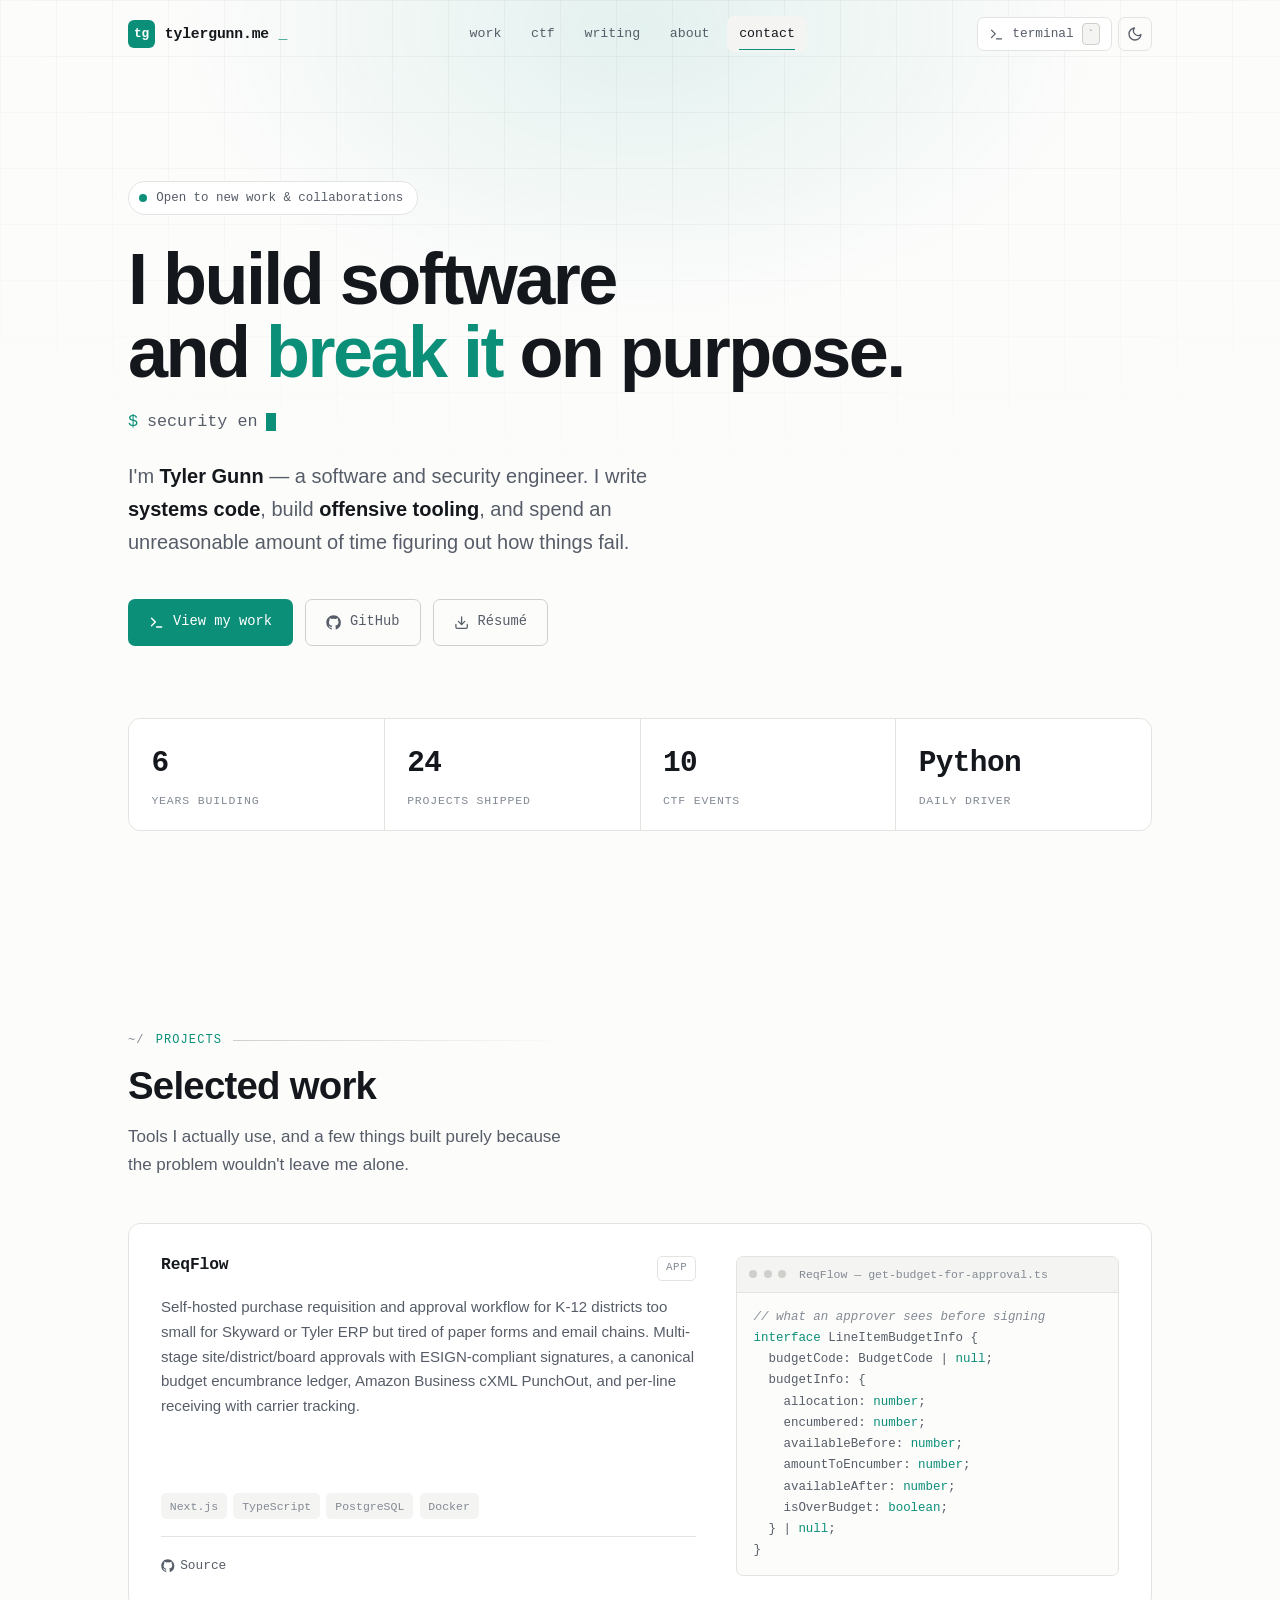
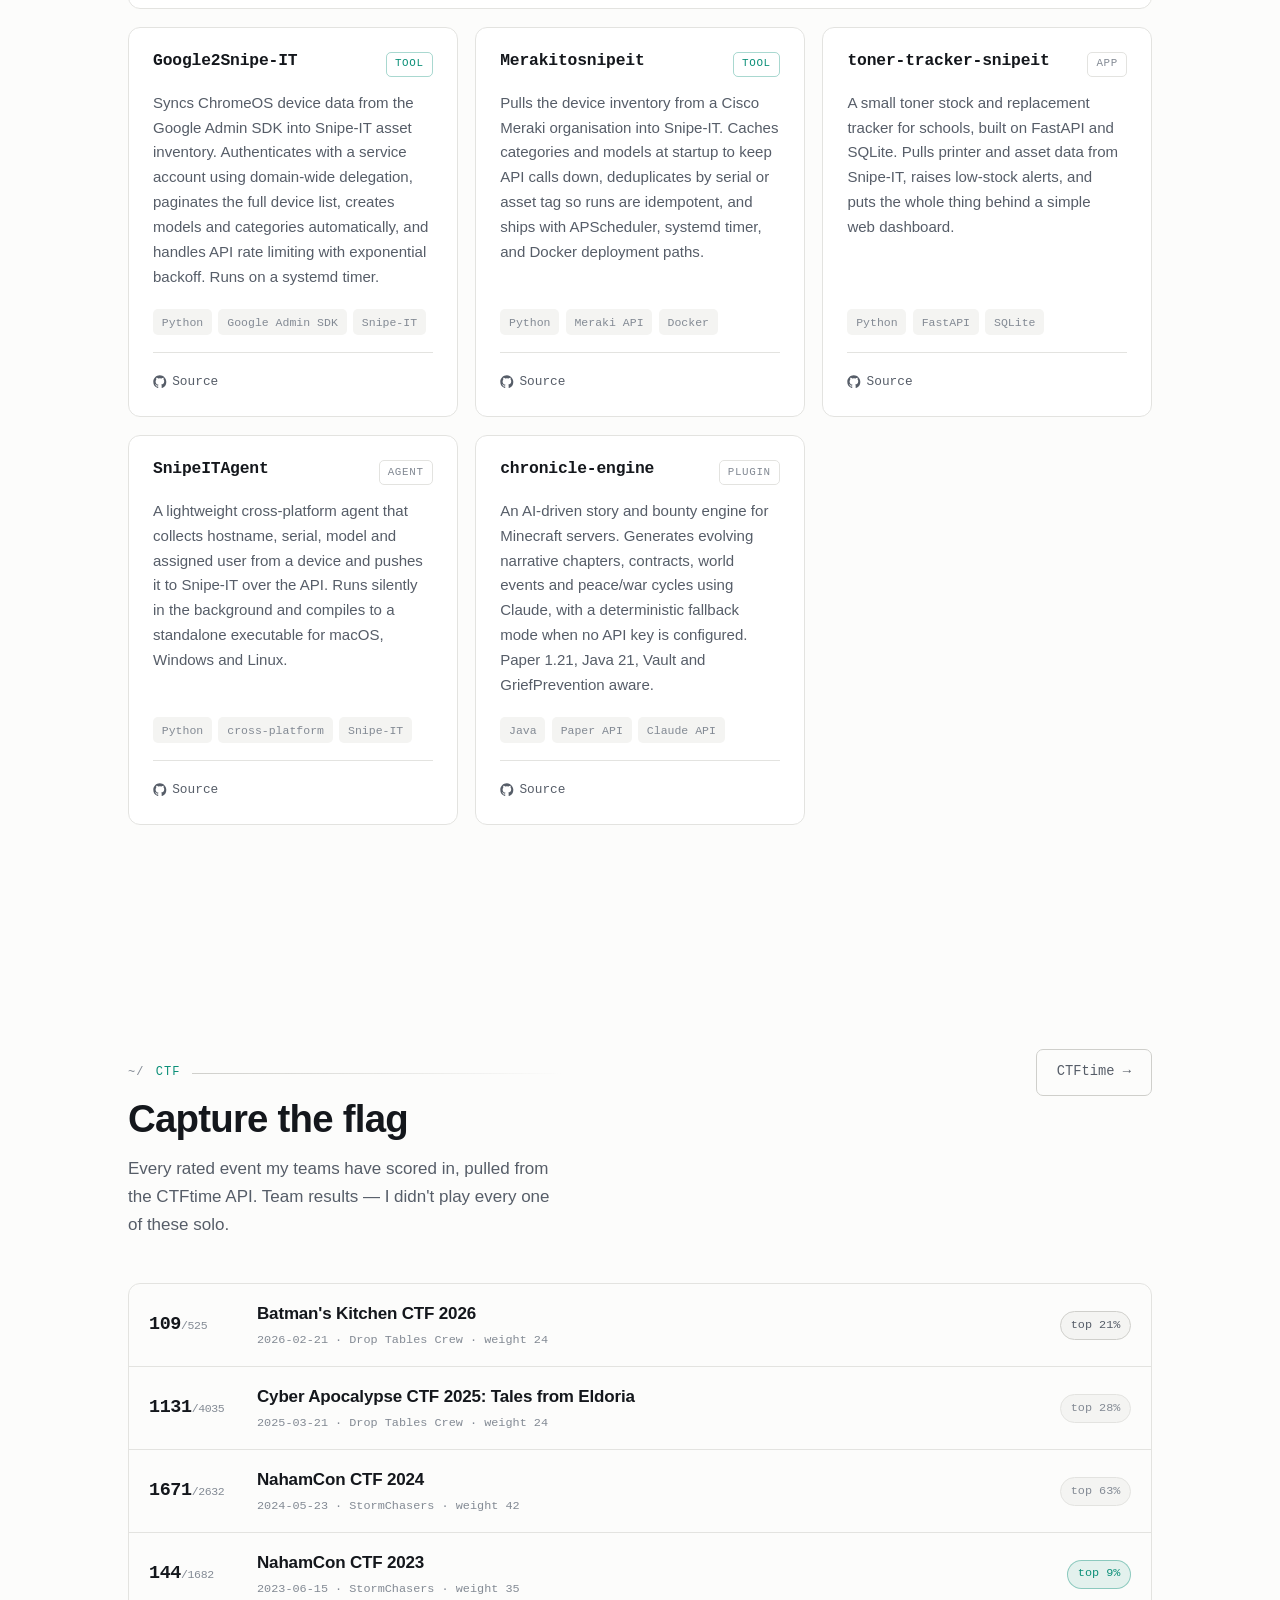
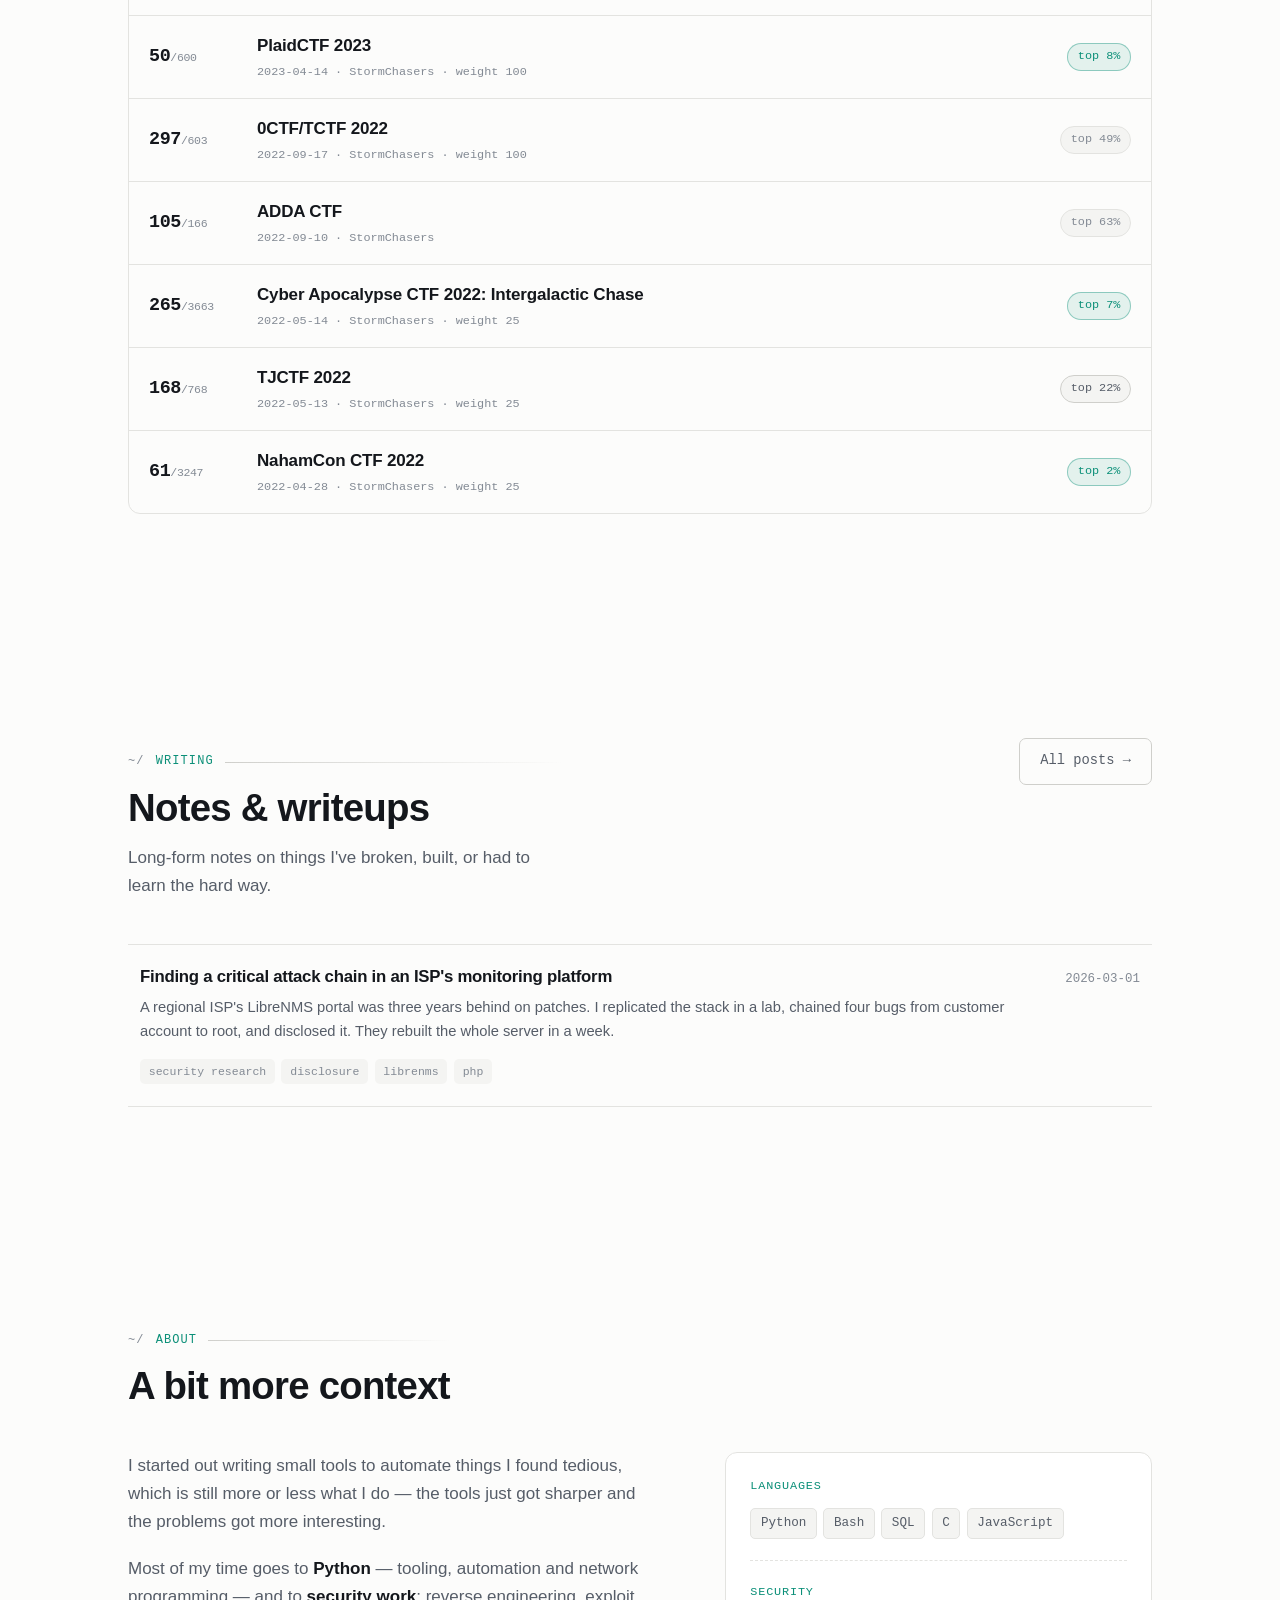
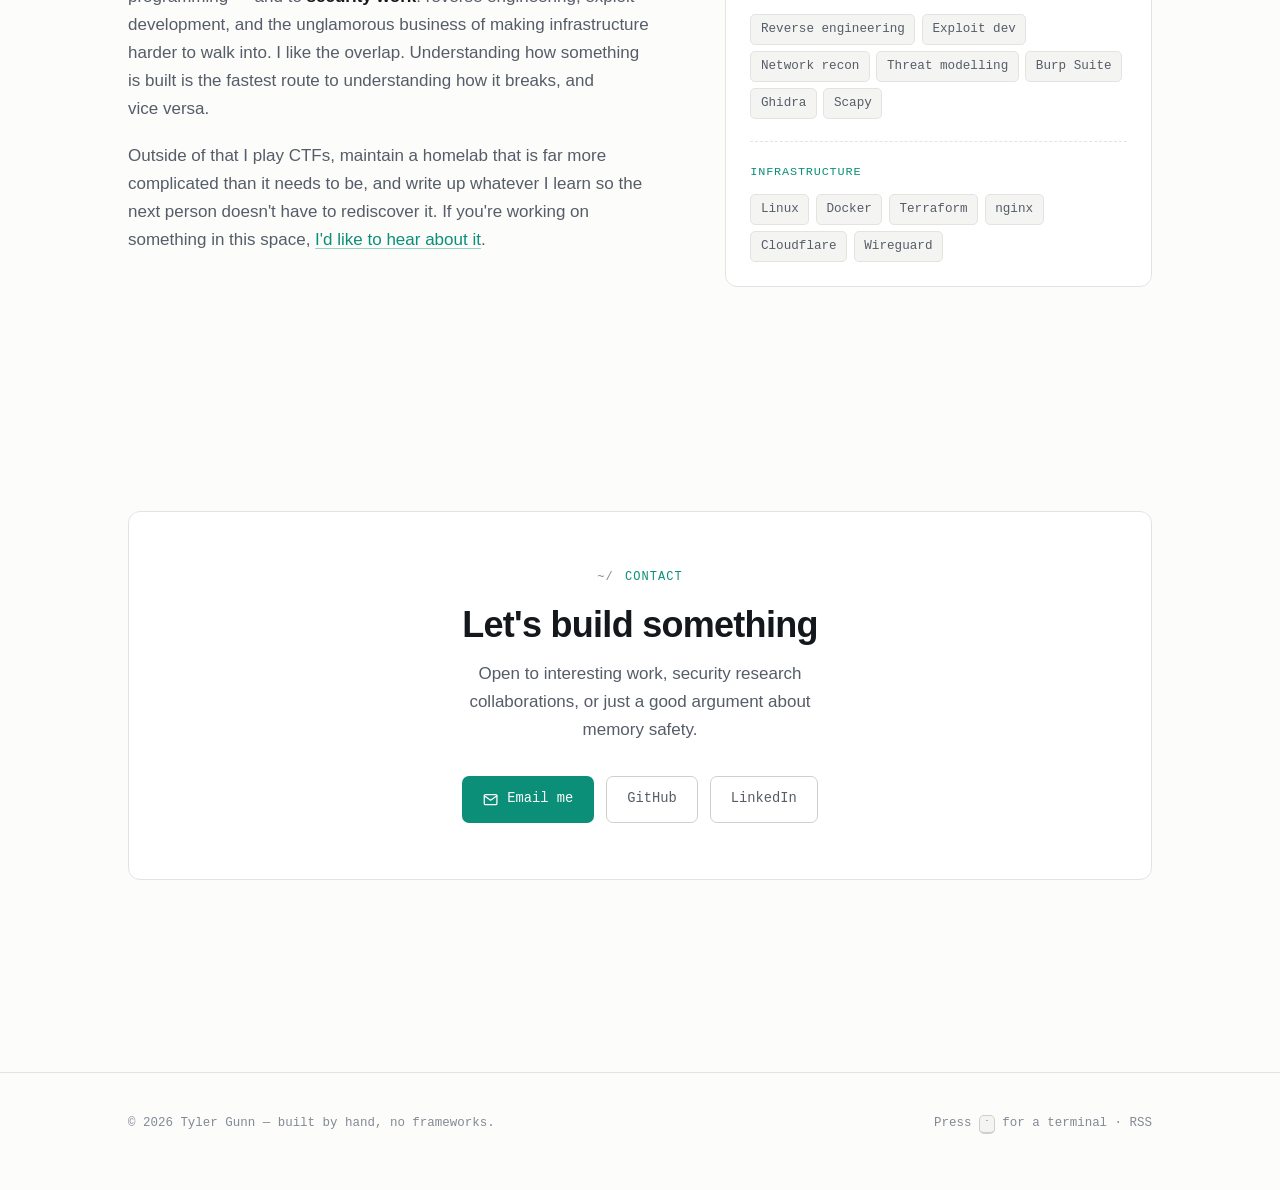
==== index.html @ 2b9af51e "Replace invented projects with the real GitHub repos Selected work now lists six actual repositories" ====
<!DOCTYPE html>
<html lang="en" data-theme="dark">
<head>
<meta charset="utf-8">
<meta name="viewport" content="width=device-width, initial-scale=1">
<title>Tyler Gunn — Software &amp; Security Engineer</title>
<meta name="description" content="Tyler Gunn — software and security engineer. Offensive tooling, systems programming, and writeups on breaking and building things.">
<meta name="author" content="Tyler Gunn">
<link rel="canonical" href="https://tylergunn.me/">

<meta property="og:type" content="website">
<meta property="og:url" content="https://tylergunn.me/">
<meta property="og:title" content="Tyler Gunn — Software &amp; Security Engineer">
<meta property="og:description" content="Offensive tooling, systems programming, and writeups on breaking and building things.">
<meta property="og:image" content="https://tylergunn.me/assets/img/og.png">
<meta name="twitter:card" content="summary_large_image">

<link rel="icon" href="/assets/img/favicon.svg" type="image/svg+xml">
<link rel="alternate" type="application/atom+xml" title="Tyler Gunn — Writing" href="/feed.xml">
<meta name="theme-color" content="#08090b" media="(prefers-color-scheme: dark)">
<meta name="theme-color" content="#fcfcfb" media="(prefers-color-scheme: light)">

<link rel="stylesheet" href="/assets/css/style.css">
<link rel="stylesheet" href="/assets/css/terminal.css">

<!-- Set the theme before first paint so there is no flash of the wrong one. -->
<script src="/assets/js/theme-init.js"></script>

<script type="application/ld+json">
{
  "@context": "https://schema.org",
  "@type": "Person",
  "name": "Tyler Gunn",
  "url": "https://tylergunn.me",
  "jobTitle": "Software & Security Engineer",
  "sameAs": [
    "https://github.com/Gunn1",
    "https://www.linkedin.com/in/tylergunn"
  ]
}
</script>
</head>

<body>
<a class="skip-link" href="#main">Skip to content</a>

<header class="site-header" id="site-header">
  <div class="wrap site-header__inner">
    <a class="brand" href="/">
      <span class="brand__mark" aria-hidden="true">tg</span>
      <span>tylergunn.me</span>
      <span class="brand__caret" aria-hidden="true">_</span>
    </a>

    <nav class="nav" aria-label="Primary">
      <a class="nav__link" href="#work">work</a>
      <a class="nav__link" href="#ctf">ctf</a>
      <!-- writing-nav:start -->
<a class="nav__link" href="#writing">writing</a>
      <!-- writing-nav:end -->
      <a class="nav__link" href="#about">about</a>
      <a class="nav__link" href="#contact">contact</a>
    </nav>

    <div class="header-actions">
      <button class="term-trigger" id="term-open" type="button" aria-haspopup="dialog">
        <svg viewBox="0 0 24 24" fill="none" stroke="currentColor" stroke-width="2"
             stroke-linecap="round" stroke-linejoin="round" width="15" height="15" aria-hidden="true">
          <polyline points="4 17 10 11 4 5"></polyline>
          <line x1="12" y1="19" x2="20" y2="19"></line>
        </svg>
        <span class="term-trigger__label">terminal</span>
        <span class="term-trigger__key" aria-hidden="true">`</span>
      </button>

      <button class="icon-btn theme-toggle" id="theme-toggle" type="button" aria-label="Toggle colour theme">
        <svg class="icon-sun" viewBox="0 0 24 24" fill="none" stroke="currentColor" stroke-width="2"
             stroke-linecap="round" aria-hidden="true">
          <circle cx="12" cy="12" r="4"></circle>
          <path d="M12 2v2M12 20v2M4.9 4.9l1.4 1.4M17.7 17.7l1.4 1.4M2 12h2M20 12h2M4.9 19.1l1.4-1.4M17.7 6.3l1.4-1.4"></path>
        </svg>
        <svg class="icon-moon" viewBox="0 0 24 24" fill="none" stroke="currentColor" stroke-width="2"
             stroke-linecap="round" stroke-linejoin="round" aria-hidden="true">
          <path d="M21 12.8A9 9 0 1 1 11.2 3a7 7 0 0 0 9.8 9.8z"></path>
        </svg>
      </button>
    </div>
  </div>
</header>

<main id="main">

  <!-- ================= HERO ================= -->
  <section class="hero wrap" data-dir="~">
    <p class="hero__status">
      <span class="status-dot" aria-hidden="true"></span>
      Open to new work &amp; collaborations
    </p>

    <h1 class="hero__title">
      I build software<br>and <span class="accent">break it</span> on purpose.
    </h1>

    <p class="hero__role" aria-live="off">
      <span class="prompt" aria-hidden="true">$</span>
      <span id="role-text"></span><span class="cursor" aria-hidden="true"></span>
    </p>

    <p class="hero__lede">
      I'm <strong>Tyler Gunn</strong> — a software and security engineer. I write
      <strong>systems code</strong>, build <strong>offensive tooling</strong>, and spend
      an unreasonable amount of time figuring out how things fail.
    </p>

    <div class="hero__actions">
      <a class="btn btn--primary" href="#work">
        <svg viewBox="0 0 24 24" fill="none" stroke="currentColor" stroke-width="2.2"
             stroke-linecap="round" stroke-linejoin="round" aria-hidden="true">
          <polyline points="4 17 10 11 4 5"></polyline>
          <line x1="12" y1="19" x2="20" y2="19"></line>
        </svg>
        View my work
      </a>
      <a class="btn btn--ghost" href="https://github.com/Gunn1" rel="me noopener">
        <svg viewBox="0 0 24 24" fill="currentColor" aria-hidden="true">
          <path d="M12 .5C5.7.5.5 5.7.5 12a11.5 11.5 0 0 0 7.9 10.9c.6.1.8-.2.8-.6v-2c-3.2.7-3.9-1.5-3.9-1.5-.5-1.4-1.3-1.7-1.3-1.7-1-.7.1-.7.1-.7 1.1.1 1.7 1.2 1.7 1.2 1 1.7 2.7 1.2 3.4.9.1-.7.4-1.2.7-1.5-2.6-.3-5.3-1.3-5.3-5.7 0-1.3.5-2.3 1.2-3.1-.1-.3-.5-1.5.1-3.1 0 0 1-.3 3.3 1.2a11.4 11.4 0 0 1 6 0C17.5 4.6 18.5 5 18.5 5c.6 1.6.2 2.8.1 3.1.8.8 1.2 1.8 1.2 3.1 0 4.4-2.7 5.4-5.3 5.7.4.4.8 1.1.8 2.2v3.3c0 .4.2.7.8.6A11.5 11.5 0 0 0 23.5 12C23.5 5.7 18.3.5 12 .5z"/>
        </svg>
        GitHub
      </a>
      <a class="btn btn--ghost" href="/cv.pdf">
        <svg viewBox="0 0 24 24" fill="none" stroke="currentColor" stroke-width="2"
             stroke-linecap="round" stroke-linejoin="round" aria-hidden="true">
          <path d="M21 15v4a2 2 0 0 1-2 2H5a2 2 0 0 1-2-2v-4"></path>
          <polyline points="7 10 12 15 17 10"></polyline>
          <line x1="12" y1="15" x2="12" y2="3"></line>
        </svg>
        Résumé
      </a>
    </div>

    <dl class="stats" data-reveal>
      <div class="stat">
        <dt class="stat__label">Years building</dt>
        <dd class="stat__value" data-count="6">6</dd>
      </div>
      <div class="stat">
        <dt class="stat__label">Projects shipped</dt>
        <dd class="stat__value" data-count="24">24</dd>
      </div>
      <div class="stat">
        <dt class="stat__label">CTF events</dt>
        <!-- ctf:stat:start -->
        <dd class="stat__value" data-count="10">10</dd>
        <!-- ctf:stat:end -->
      </div>
      <div class="stat">
        <dt class="stat__label">Daily driver</dt>
        <dd class="stat__value">Python</dd>
      </div>
    </dl>
  </section>

  <!-- ================= WORK ================= -->
  <section class="section wrap" id="work" data-dir="projects">
    <div class="section__head" data-reveal>
      <div>
        <p class="eyebrow"><span class="sigil">~/</span>projects</p>
        <h2 class="section__title">Selected work</h2>
        <p class="section__lede">
          Tools I actually use, and a few things built purely because the problem
          wouldn't leave me alone.
        </p>
      </div>
    </div>

    <div class="card-grid">
      <!-- projects:start -->
      <article class="card card--featured" data-reveal
               data-node="reqflow" data-node-href="https://github.com/tgunn-dev/ReqFlow">
        <div class="card__body">
          <div class="card__top">
            <h3 class="card__title"><a href="https://github.com/tgunn-dev/ReqFlow">ReqFlow</a></h3>
            <span class="card__kind" data-kind="app">app</span>
          </div>
          <p class="card__desc">Self-hosted purchase requisition and approval workflow for K-12 districts too small for Skyward or Tyler ERP but tired of paper forms and email chains. Multi-stage site/district/board approvals with ESIGN-compliant signatures, a canonical budget encumbrance ledger, Amazon Business cXML PunchOut, and per-line receiving with carrier tracking.</p>
          <div class="card__meta">
            <span class="tag">Next.js</span>
            <span class="tag">TypeScript</span>
            <span class="tag">PostgreSQL</span>
            <span class="tag">Docker</span>
          </div>
          <div class="card__links">
            <a href="https://github.com/tgunn-dev/ReqFlow" rel="noopener"><svg viewBox="0 0 24 24" fill="currentColor" aria-hidden="true"><path d="M12 .5C5.7.5.5 5.7.5 12a11.5 11.5 0 0 0 7.9 10.9c.6.1.8-.2.8-.6v-2c-3.2.7-3.9-1.5-3.9-1.5-.5-1.4-1.3-1.7-1.3-1.7-1-.7.1-.7.1-.7 1.1.1 1.7 1.2 1.7 1.2 1 1.7 2.7 1.2 3.4.9.1-.7.4-1.2.7-1.5-2.6-.3-5.3-1.3-5.3-5.7 0-1.3.5-2.3 1.2-3.1-.1-.3-.5-1.5.1-3.1 0 0 1-.3 3.3 1.2a11.4 11.4 0 0 1 6 0C17.5 4.6 18.5 5 18.5 5c.6 1.6.2 2.8.1 3.1.8.8 1.2 1.8 1.2 3.1 0 4.4-2.7 5.4-5.3 5.7.4.4.8 1.1.8 2.2v3.3c0 .4.2.7.8.6A11.5 11.5 0 0 0 23.5 12C23.5 5.7 18.3.5 12 .5z"/></svg>Source</a>
          </div>
        </div>
        <div class="card__aside">
          <div class="code-pane" aria-hidden="true">
            <div class="code-pane__bar">
              <span class="code-pane__dot"></span>
              <span class="code-pane__dot"></span>
              <span class="code-pane__dot"></span>
              <span style="margin-left:.4rem">ReqFlow — get-budget-for-approval.ts</span>
            </div>
            <div class="code-pane__body"><span class="c-com">// what an approver sees before signing</span>
<span class="c-key">interface</span> LineItemBudgetInfo {
  budgetCode: BudgetCode | <span class="c-key">null</span>;
  budgetInfo: {
    allocation: <span class="c-key">number</span>;
    encumbered: <span class="c-key">number</span>;
    availableBefore: <span class="c-key">number</span>;
    amountToEncumber: <span class="c-key">number</span>;
    availableAfter: <span class="c-key">number</span>;
    isOverBudget: <span class="c-key">boolean</span>;
  } | <span class="c-key">null</span>;
}</div>
          </div>
        </div>
      </article>

      <article class="card" data-reveal style="--reveal-delay:60ms"
               data-node="google2snipe-it" data-node-href="https://github.com/Gunn1/Google2Snipe-IT">
          <div class="card__top">
            <h3 class="card__title"><a href="https://github.com/Gunn1/Google2Snipe-IT">Google2Snipe-IT</a></h3>
            <span class="card__kind" data-kind="tool">tool</span>
          </div>
          <p class="card__desc">Syncs ChromeOS device data from the Google Admin SDK into Snipe-IT asset inventory. Authenticates with a service account using domain-wide delegation, paginates the full device list, creates models and categories automatically, and handles API rate limiting with exponential backoff. Runs on a systemd timer.</p>
          <div class="card__meta">
            <span class="tag">Python</span>
            <span class="tag">Google Admin SDK</span>
            <span class="tag">Snipe-IT</span>
          </div>
          <div class="card__links">
            <a href="https://github.com/Gunn1/Google2Snipe-IT" rel="noopener"><svg viewBox="0 0 24 24" fill="currentColor" aria-hidden="true"><path d="M12 .5C5.7.5.5 5.7.5 12a11.5 11.5 0 0 0 7.9 10.9c.6.1.8-.2.8-.6v-2c-3.2.7-3.9-1.5-3.9-1.5-.5-1.4-1.3-1.7-1.3-1.7-1-.7.1-.7.1-.7 1.1.1 1.7 1.2 1.7 1.2 1 1.7 2.7 1.2 3.4.9.1-.7.4-1.2.7-1.5-2.6-.3-5.3-1.3-5.3-5.7 0-1.3.5-2.3 1.2-3.1-.1-.3-.5-1.5.1-3.1 0 0 1-.3 3.3 1.2a11.4 11.4 0 0 1 6 0C17.5 4.6 18.5 5 18.5 5c.6 1.6.2 2.8.1 3.1.8.8 1.2 1.8 1.2 3.1 0 4.4-2.7 5.4-5.3 5.7.4.4.8 1.1.8 2.2v3.3c0 .4.2.7.8.6A11.5 11.5 0 0 0 23.5 12C23.5 5.7 18.3.5 12 .5z"/></svg>Source</a>
          </div>
      </article>

      <article class="card" data-reveal style="--reveal-delay:120ms"
               data-node="merakitosnipeit" data-node-href="https://github.com/Gunn1/Merakitosnipeit">
          <div class="card__top">
            <h3 class="card__title"><a href="https://github.com/Gunn1/Merakitosnipeit">Merakitosnipeit</a></h3>
            <span class="card__kind" data-kind="tool">tool</span>
          </div>
          <p class="card__desc">Pulls the device inventory from a Cisco Meraki organisation into Snipe-IT. Caches categories and models at startup to keep API calls down, deduplicates by serial or asset tag so runs are idempotent, and ships with APScheduler, systemd timer, and Docker deployment paths.</p>
          <div class="card__meta">
            <span class="tag">Python</span>
            <span class="tag">Meraki API</span>
            <span class="tag">Docker</span>
          </div>
          <div class="card__links">
            <a href="https://github.com/Gunn1/Merakitosnipeit" rel="noopener"><svg viewBox="0 0 24 24" fill="currentColor" aria-hidden="true"><path d="M12 .5C5.7.5.5 5.7.5 12a11.5 11.5 0 0 0 7.9 10.9c.6.1.8-.2.8-.6v-2c-3.2.7-3.9-1.5-3.9-1.5-.5-1.4-1.3-1.7-1.3-1.7-1-.7.1-.7.1-.7 1.1.1 1.7 1.2 1.7 1.2 1 1.7 2.7 1.2 3.4.9.1-.7.4-1.2.7-1.5-2.6-.3-5.3-1.3-5.3-5.7 0-1.3.5-2.3 1.2-3.1-.1-.3-.5-1.5.1-3.1 0 0 1-.3 3.3 1.2a11.4 11.4 0 0 1 6 0C17.5 4.6 18.5 5 18.5 5c.6 1.6.2 2.8.1 3.1.8.8 1.2 1.8 1.2 3.1 0 4.4-2.7 5.4-5.3 5.7.4.4.8 1.1.8 2.2v3.3c0 .4.2.7.8.6A11.5 11.5 0 0 0 23.5 12C23.5 5.7 18.3.5 12 .5z"/></svg>Source</a>
          </div>
      </article>

      <article class="card" data-reveal style="--reveal-delay:180ms"
               data-node="toner-tracker-snipeit" data-node-href="https://github.com/Gunn1/toner-tracker-snipeit">
          <div class="card__top">
            <h3 class="card__title"><a href="https://github.com/Gunn1/toner-tracker-snipeit">toner-tracker-snipeit</a></h3>
            <span class="card__kind" data-kind="app">app</span>
          </div>
          <p class="card__desc">A small toner stock and replacement tracker for schools, built on FastAPI and SQLite. Pulls printer and asset data from Snipe-IT, raises low-stock alerts, and puts the whole thing behind a simple web dashboard.</p>
          <div class="card__meta">
            <span class="tag">Python</span>
            <span class="tag">FastAPI</span>
            <span class="tag">SQLite</span>
          </div>
          <div class="card__links">
            <a href="https://github.com/Gunn1/toner-tracker-snipeit" rel="noopener"><svg viewBox="0 0 24 24" fill="currentColor" aria-hidden="true"><path d="M12 .5C5.7.5.5 5.7.5 12a11.5 11.5 0 0 0 7.9 10.9c.6.1.8-.2.8-.6v-2c-3.2.7-3.9-1.5-3.9-1.5-.5-1.4-1.3-1.7-1.3-1.7-1-.7.1-.7.1-.7 1.1.1 1.7 1.2 1.7 1.2 1 1.7 2.7 1.2 3.4.9.1-.7.4-1.2.7-1.5-2.6-.3-5.3-1.3-5.3-5.7 0-1.3.5-2.3 1.2-3.1-.1-.3-.5-1.5.1-3.1 0 0 1-.3 3.3 1.2a11.4 11.4 0 0 1 6 0C17.5 4.6 18.5 5 18.5 5c.6 1.6.2 2.8.1 3.1.8.8 1.2 1.8 1.2 3.1 0 4.4-2.7 5.4-5.3 5.7.4.4.8 1.1.8 2.2v3.3c0 .4.2.7.8.6A11.5 11.5 0 0 0 23.5 12C23.5 5.7 18.3.5 12 .5z"/></svg>Source</a>
          </div>
      </article>

      <article class="card" data-reveal style="--reveal-delay:240ms"
               data-node="snipeitagent" data-node-href="https://github.com/Gunn1/SnipeITAgent">
          <div class="card__top">
            <h3 class="card__title"><a href="https://github.com/Gunn1/SnipeITAgent">SnipeITAgent</a></h3>
            <span class="card__kind" data-kind="agent">agent</span>
          </div>
          <p class="card__desc">A lightweight cross-platform agent that collects hostname, serial, model and assigned user from a device and pushes it to Snipe-IT over the API. Runs silently in the background and compiles to a standalone executable for macOS, Windows and Linux.</p>
          <div class="card__meta">
            <span class="tag">Python</span>
            <span class="tag">cross-platform</span>
            <span class="tag">Snipe-IT</span>
          </div>
          <div class="card__links">
            <a href="https://github.com/Gunn1/SnipeITAgent" rel="noopener"><svg viewBox="0 0 24 24" fill="currentColor" aria-hidden="true"><path d="M12 .5C5.7.5.5 5.7.5 12a11.5 11.5 0 0 0 7.9 10.9c.6.1.8-.2.8-.6v-2c-3.2.7-3.9-1.5-3.9-1.5-.5-1.4-1.3-1.7-1.3-1.7-1-.7.1-.7.1-.7 1.1.1 1.7 1.2 1.7 1.2 1 1.7 2.7 1.2 3.4.9.1-.7.4-1.2.7-1.5-2.6-.3-5.3-1.3-5.3-5.7 0-1.3.5-2.3 1.2-3.1-.1-.3-.5-1.5.1-3.1 0 0 1-.3 3.3 1.2a11.4 11.4 0 0 1 6 0C17.5 4.6 18.5 5 18.5 5c.6 1.6.2 2.8.1 3.1.8.8 1.2 1.8 1.2 3.1 0 4.4-2.7 5.4-5.3 5.7.4.4.8 1.1.8 2.2v3.3c0 .4.2.7.8.6A11.5 11.5 0 0 0 23.5 12C23.5 5.7 18.3.5 12 .5z"/></svg>Source</a>
          </div>
      </article>

      <article class="card" data-reveal style="--reveal-delay:300ms"
               data-node="chronicle-engine" data-node-href="https://github.com/Gunn1/chronicle-engine">
          <div class="card__top">
            <h3 class="card__title"><a href="https://github.com/Gunn1/chronicle-engine">chronicle-engine</a></h3>
            <span class="card__kind" data-kind="plugin">plugin</span>
          </div>
          <p class="card__desc">An AI-driven story and bounty engine for Minecraft servers. Generates evolving narrative chapters, contracts, world events and peace/war cycles using Claude, with a deterministic fallback mode when no API key is configured. Paper 1.21, Java 21, Vault and GriefPrevention aware.</p>
          <div class="card__meta">
            <span class="tag">Java</span>
            <span class="tag">Paper API</span>
            <span class="tag">Claude API</span>
          </div>
          <div class="card__links">
            <a href="https://github.com/Gunn1/chronicle-engine" rel="noopener"><svg viewBox="0 0 24 24" fill="currentColor" aria-hidden="true"><path d="M12 .5C5.7.5.5 5.7.5 12a11.5 11.5 0 0 0 7.9 10.9c.6.1.8-.2.8-.6v-2c-3.2.7-3.9-1.5-3.9-1.5-.5-1.4-1.3-1.7-1.3-1.7-1-.7.1-.7.1-.7 1.1.1 1.7 1.2 1.7 1.2 1 1.7 2.7 1.2 3.4.9.1-.7.4-1.2.7-1.5-2.6-.3-5.3-1.3-5.3-5.7 0-1.3.5-2.3 1.2-3.1-.1-.3-.5-1.5.1-3.1 0 0 1-.3 3.3 1.2a11.4 11.4 0 0 1 6 0C17.5 4.6 18.5 5 18.5 5c.6 1.6.2 2.8.1 3.1.8.8 1.2 1.8 1.2 3.1 0 4.4-2.7 5.4-5.3 5.7.4.4.8 1.1.8 2.2v3.3c0 .4.2.7.8.6A11.5 11.5 0 0 0 23.5 12C23.5 5.7 18.3.5 12 .5z"/></svg>Source</a>
          </div>
      </article>
      <!-- projects:end -->

    </div>
  </section>

  <!-- ================= CTF =================
       The rows below are generated by ctftime.py from the CTFtime API.
       Edit that script, not this list. -->
  <section class="section wrap" id="ctf" data-dir="ctf">
    <div class="section__head" data-reveal>
      <div>
        <p class="eyebrow"><span class="sigil">~/</span>ctf</p>
        <h2 class="section__title">Capture the flag</h2>
        <p class="section__lede">
          Every rated event my teams have scored in, pulled from the CTFtime API.
          Team results — I didn't play every one of these solo.
        </p>
      </div>
      <a class="btn btn--ghost" href="https://ctftime.org/team/183633" rel="noopener">
        CTFtime →
      </a>
    </div>

    <ul class="ctf-list" data-reveal>
      <!-- ctf:start -->
      <li class="ctf" data-node="batmans-kitchen-ctf-2026" data-node-href="https://ctftime.org/event/3098">
        <a class="ctf__row" href="https://ctftime.org/event/3098" rel="noopener">
          <span class="ctf__place">109<span class="ctf__of">/525</span></span>
          <span class="ctf__body">
            <span class="ctf__title">Batman&#x27;s Kitchen CTF 2026</span>
            <span class="ctf__meta">2026-02-21 · Drop Tables Crew · weight 24</span>
          </span>
          <span class="ctf__pct" data-tier="good">top 21%</span>
        </a>
      </li>
      <li class="ctf" data-node="cyber-apocalypse-ctf-2025-tales-from-eldoria" data-node-href="https://ctftime.org/event/2674">
        <a class="ctf__row" href="https://ctftime.org/event/2674" rel="noopener">
          <span class="ctf__place">1131<span class="ctf__of">/4035</span></span>
          <span class="ctf__body">
            <span class="ctf__title">Cyber Apocalypse CTF 2025: Tales from Eldoria</span>
            <span class="ctf__meta">2025-03-21 · Drop Tables Crew · weight 24</span>
          </span>
          <span class="ctf__pct" data-tier="none">top 28%</span>
        </a>
      </li>
      <li class="ctf" data-node="nahamcon-ctf-2024" data-node-href="https://ctftime.org/event/2364">
        <a class="ctf__row" href="https://ctftime.org/event/2364" rel="noopener">
          <span class="ctf__place">1671<span class="ctf__of">/2632</span></span>
          <span class="ctf__body">
            <span class="ctf__title">NahamCon CTF 2024</span>
            <span class="ctf__meta">2024-05-23 · StormChasers · weight 42</span>
          </span>
          <span class="ctf__pct" data-tier="none">top 63%</span>
        </a>
      </li>
      <li class="ctf" data-node="nahamcon-ctf-2023" data-node-href="https://ctftime.org/event/2023">
        <a class="ctf__row" href="https://ctftime.org/event/2023" rel="noopener">
          <span class="ctf__place">144<span class="ctf__of">/1682</span></span>
          <span class="ctf__body">
            <span class="ctf__title">NahamCon CTF 2023</span>
            <span class="ctf__meta">2023-06-15 · StormChasers · weight 35</span>
          </span>
          <span class="ctf__pct" data-tier="top">top 9%</span>
        </a>
      </li>
      <li class="ctf" data-node="plaidctf-2023" data-node-href="https://ctftime.org/event/1770">
        <a class="ctf__row" href="https://ctftime.org/event/1770" rel="noopener">
          <span class="ctf__place">50<span class="ctf__of">/600</span></span>
          <span class="ctf__body">
            <span class="ctf__title">PlaidCTF 2023</span>
            <span class="ctf__meta">2023-04-14 · StormChasers · weight 100</span>
          </span>
          <span class="ctf__pct" data-tier="top">top 8%</span>
        </a>
      </li>
      <li class="ctf" data-node="0ctftctf-2022" data-node-href="https://ctftime.org/event/1717">
        <a class="ctf__row" href="https://ctftime.org/event/1717" rel="noopener">
          <span class="ctf__place">297<span class="ctf__of">/603</span></span>
          <span class="ctf__body">
            <span class="ctf__title">0CTF/TCTF 2022</span>
            <span class="ctf__meta">2022-09-17 · StormChasers · weight 100</span>
          </span>
          <span class="ctf__pct" data-tier="none">top 49%</span>
        </a>
      </li>
      <li class="ctf" data-node="adda-ctf" data-node-href="https://ctftime.org/event/1736">
        <a class="ctf__row" href="https://ctftime.org/event/1736" rel="noopener">
          <span class="ctf__place">105<span class="ctf__of">/166</span></span>
          <span class="ctf__body">
            <span class="ctf__title">ADDA CTF</span>
            <span class="ctf__meta">2022-09-10 · StormChasers</span>
          </span>
          <span class="ctf__pct" data-tier="none">top 63%</span>
        </a>
      </li>
      <li class="ctf" data-node="cyber-apocalypse-ctf-2022-intergalactic-chase" data-node-href="https://ctftime.org/event/1639">
        <a class="ctf__row" href="https://ctftime.org/event/1639" rel="noopener">
          <span class="ctf__place">265<span class="ctf__of">/3663</span></span>
          <span class="ctf__body">
            <span class="ctf__title">Cyber Apocalypse CTF 2022: Intergalactic Chase</span>
            <span class="ctf__meta">2022-05-14 · StormChasers · weight 25</span>
          </span>
          <span class="ctf__pct" data-tier="top">top 7%</span>
        </a>
      </li>
      <li class="ctf" data-node="tjctf-2022" data-node-href="https://ctftime.org/event/1599">
        <a class="ctf__row" href="https://ctftime.org/event/1599" rel="noopener">
          <span class="ctf__place">168<span class="ctf__of">/768</span></span>
          <span class="ctf__body">
            <span class="ctf__title">TJCTF 2022</span>
            <span class="ctf__meta">2022-05-13 · StormChasers · weight 25</span>
          </span>
          <span class="ctf__pct" data-tier="good">top 22%</span>
        </a>
      </li>
      <li class="ctf" data-node="nahamcon-ctf-2022" data-node-href="https://ctftime.org/event/1630">
        <a class="ctf__row" href="https://ctftime.org/event/1630" rel="noopener">
          <span class="ctf__place">61<span class="ctf__of">/3247</span></span>
          <span class="ctf__body">
            <span class="ctf__title">NahamCon CTF 2022</span>
            <span class="ctf__meta">2022-04-28 · StormChasers · weight 25</span>
          </span>
          <span class="ctf__pct" data-tier="top">top 2%</span>
        </a>
      </li>
      <!-- ctf:end -->
    </ul>
  </section>

  <!-- writing:start -->
  <!-- ================= WRITING ================= -->
  <section class="section wrap" id="writing" data-dir="writing">
    <div class="section__head" data-reveal>
      <div>
        <p class="eyebrow"><span class="sigil">~/</span>writing</p>
        <h2 class="section__title">Notes &amp; writeups</h2>
        <p class="section__lede">
          Long-form notes on things I've broken, built, or had to learn the hard way.
        </p>
      </div>
      <a class="btn btn--ghost" href="/writing/">All posts &rarr;</a>
    </div>

    <ul class="post-list" data-reveal>
      <li class="post" data-node="isp-monitoring-disclosure" data-node-href="/writing/isp-monitoring-disclosure/">
        <a class="post__link" href="/writing/isp-monitoring-disclosure/">
          <h3 class="post__title">Finding a critical attack chain in an ISP&#x27;s monitoring platform</h3>
          <span class="post__date">2026-03-01</span>
          <p class="post__desc">A regional ISP&#x27;s LibreNMS portal was three years behind on patches. I replicated the stack in a lab, chained four bugs from customer account to root, and disclosed it. They rebuilt the whole server in a week.</p>
          <span class="post__tags"><span class="tag">security research</span><span class="tag">disclosure</span><span class="tag">librenms</span><span class="tag">php</span></span>
        </a>
      </li>
    </ul>
  </section>
  <!-- writing:end -->

  <!-- ================= ABOUT ================= -->
  <section class="section wrap" id="about" data-dir="about">
    <div class="section__head" data-reveal>
      <div>
        <p class="eyebrow"><span class="sigil">~/</span>about</p>
        <h2 class="section__title">A bit more context</h2>
      </div>
    </div>

    <div class="about">
      <div class="prose" data-reveal id="bio" data-node="bio.txt">
        <p>
          I started out writing small tools to automate things I found tedious, which is
          still more or less what I do — the tools just got sharper and the problems got
          more interesting.
        </p>
        <p>
          Most of my time goes to <strong>Python</strong> — tooling, automation and network
          programming — and to <strong>security work</strong>: reverse engineering, exploit
          development, and the unglamorous business of making infrastructure harder to walk
          into. I like the overlap. Understanding how something is built is the fastest route
          to understanding how it breaks, and vice versa.
        </p>
        <p>
          Outside of that I play CTFs, maintain a homelab that is far more complicated than
          it needs to be, and write up whatever I learn so the next person doesn't have to
          rediscover it. If you're working on something in this space,
          <a href="#contact">I'd like to hear about it</a>.
        </p>
      </div>

      <div class="skills" data-reveal style="--reveal-delay:100ms" aria-label="Skills" data-node="skills.txt">
        <div class="skills__group">
          <p class="skills__label">languages</p>
          <ul class="skills__items">
            <li>Python</li><li>Bash</li><li>SQL</li><li>C</li><li>JavaScript</li>
          </ul>
        </div>
        <div class="skills__group">
          <p class="skills__label">security</p>
          <ul class="skills__items">
            <li>Reverse engineering</li><li>Exploit dev</li><li>Network recon</li>
            <li>Threat modelling</li><li>Burp Suite</li><li>Ghidra</li><li>Scapy</li>
          </ul>
        </div>
        <div class="skills__group">
          <p class="skills__label">infrastructure</p>
          <ul class="skills__items">
            <li>Linux</li><li>Docker</li><li>Terraform</li><li>nginx</li>
            <li>Cloudflare</li><li>Wireguard</li>
          </ul>
        </div>
      </div>
    </div>
  </section>

  <!-- ================= CONTACT ================= -->
  <section class="section wrap" id="contact" data-dir="contact">
    <div class="contact" data-reveal>
      <p class="eyebrow eyebrow--center">
        <span class="sigil">~/</span>contact
      </p>
      <h2 class="contact__title" style="margin-top:1rem">Let's build something</h2>
      <p class="contact__lede">
        Open to interesting work, security research collaborations, or just a good
        argument about memory safety.
      </p>
      <div class="contact__links">
        <a class="btn btn--primary" href="mailto:tylerjgunn@gmail.com"
           data-node="email" data-node-href="mailto:tylerjgunn@gmail.com">
          <svg viewBox="0 0 24 24" fill="none" stroke="currentColor" stroke-width="2"
               stroke-linecap="round" stroke-linejoin="round" aria-hidden="true">
            <rect x="2" y="4" width="20" height="16" rx="2"></rect>
            <polyline points="2 6 12 13 22 6"></polyline>
          </svg>
          Email me
        </a>
        <a class="btn btn--ghost" href="https://github.com/Gunn1" rel="me noopener"
           data-node="github" data-node-href="https://github.com/Gunn1">GitHub</a>
        <a class="btn btn--ghost" href="https://www.linkedin.com/in/tylergunn" rel="me noopener"
           data-node="linkedin" data-node-href="https://www.linkedin.com/in/tylergunn">LinkedIn</a>
      </div>
    </div>
  </section>

</main>

<footer class="site-footer">
  <div class="wrap site-footer__inner">
    <p>© <span id="year">2026</span> Tyler Gunn — built by hand, no frameworks.</p>
    <p>
      Press <kbd>`</kbd> for a terminal ·
      <a href="/feed.xml">RSS</a>
    </p>
  </div>
</footer>

<!-- ================= TERMINAL ================= -->
<div class="term" id="term" data-open="false" role="dialog" aria-modal="true"
     aria-label="Site terminal" aria-hidden="true">
  <div class="term__window">
    <div class="term__bar">
      <div class="term__dots" aria-hidden="true">
        <span class="term__dot term__dot--close"></span>
        <span class="term__dot term__dot--min"></span>
        <span class="term__dot term__dot--max"></span>
      </div>
      <span class="term__title">tyler@gunn — bash — 80×24</span>
      <button class="term__close" id="term-close" type="button" aria-label="Close terminal">
        <svg viewBox="0 0 24 24" fill="none" stroke="currentColor" stroke-width="2.5"
             stroke-linecap="round" aria-hidden="true">
          <line x1="18" y1="6" x2="6" y2="18"></line>
          <line x1="6" y1="6" x2="18" y2="18"></line>
        </svg>
      </button>
    </div>

    <div class="term__body" id="term-body" tabindex="0" role="log" aria-live="polite"></div>

    <form class="term__prompt-row" id="term-form" autocomplete="off">
      <label class="term__ps1" for="term-input">
        tyler@gunn<span class="d">:</span><span class="path" id="term-path">~</span><span class="d">$</span>
      </label>
      <input class="term__input" id="term-input" name="cmd" type="text"
             placeholder="type 'help' to get started"
             autocomplete="off" autocorrect="off" autocapitalize="off" spellcheck="false"
             aria-label="Terminal input">
    </form>

    <div class="term__hint">
      <span><kbd>Tab</kbd> complete</span>
      <span><kbd>↑</kbd><kbd>↓</kbd> history</span>
      <span><kbd>Ctrl</kbd>+<kbd>L</kbd> clear</span>
      <span><kbd>Esc</kbd> close</span>
    </div>
  </div>
</div>

<script src="/assets/js/site.js" defer></script>
<script src="/assets/js/terminal.js" defer></script>
</body>
</html>
---- assets/css/style.css ----
/* ==========================================================================
   tylergunn.me
   Vanilla CSS. No framework, no build step, no external requests.
   ========================================================================== */

/* --------------------------------------------------------------------------
   1. Tokens
   -------------------------------------------------------------------------- */

:root {
  --font-mono: ui-monospace, "SFMono-Regular", "SF Mono", "JetBrains Mono",
    "Cascadia Mono", Menlo, Consolas, "Liberation Mono", monospace;
  --font-sans: "Inter", -apple-system, BlinkMacSystemFont, "Segoe UI", Roboto,
    "Helvetica Neue", Arial, sans-serif;

  /* Dark is the default. */
  --bg: #08090b;
  --bg-elev: #0d0f13;
  --surface: #101318;
  --surface-2: #161a20;
  --border: #1d222a;
  --border-strong: #2a313b;
  --text: #e7eaee;
  --text-dim: #9aa3ae;
  --text-faint: #6b7480;
  --accent: #5eead4;
  --accent-dim: #2dd4bf;
  --accent-glow: rgba(94, 234, 212, 0.14);
  --warn: #fbbf24;
  --danger: #fb7185;

  --grid-line: rgba(255, 255, 255, 0.028);
  --shadow-lg: 0 24px 60px -18px rgba(0, 0, 0, 0.75);
  --shadow-sm: 0 2px 10px -2px rgba(0, 0, 0, 0.5);

  --measure: 68ch;
  --gutter: clamp(1.25rem, 5vw, 3rem);
  --wrap: 1120px;
  --radius: 12px;
  --radius-sm: 7px;

  --ease: cubic-bezier(0.22, 0.61, 0.36, 1);
  --dur: 0.45s;

  color-scheme: dark;
}

:root[data-theme="light"] {
  --bg: #fcfcfb;
  --bg-elev: #ffffff;
  --surface: #ffffff;
  --surface-2: #f4f4f2;
  --border: #e3e3e0;
  --border-strong: #cfcfcb;
  --text: #14171c;
  --text-dim: #565d68;
  --text-faint: #838a94;
  --accent: #0b8f78;
  --accent-dim: #0d9488;
  --accent-glow: rgba(13, 148, 136, 0.1);
  --warn: #b45309;
  --danger: #be123c;

  --grid-line: rgba(0, 0, 0, 0.035);
  --shadow-lg: 0 24px 60px -22px rgba(20, 23, 28, 0.18);
  --shadow-sm: 0 2px 10px -2px rgba(20, 23, 28, 0.08);

  color-scheme: light;
}

/* --------------------------------------------------------------------------
   2. Reset & base
   -------------------------------------------------------------------------- */

*,
*::before,
*::after {
  box-sizing: border-box;
}

* {
  margin: 0;
}

html {
  -webkit-text-size-adjust: 100%;
  scroll-behavior: smooth;
  scroll-padding-top: 5.5rem;
}

body {
  min-height: 100dvh;
  background: var(--bg);
  color: var(--text);
  font-family: var(--font-sans);
  font-size: clamp(0.975rem, 0.94rem + 0.18vw, 1.0625rem);
  line-height: 1.65;
  -webkit-font-smoothing: antialiased;
  -moz-osx-font-smoothing: grayscale;
  font-synthesis-weight: none;
  overflow-x: hidden;
  transition: background-color 0.3s var(--ease), color 0.3s var(--ease);
}

/* Faint engineering grid + a soft accent bloom behind the hero. */
body::before {
  content: "";
  position: fixed;
  inset: 0;
  z-index: -2;
  background-image: linear-gradient(var(--grid-line) 1px, transparent 1px),
    linear-gradient(90deg, var(--grid-line) 1px, transparent 1px);
  background-size: 56px 56px;
  mask-image: radial-gradient(ellipse 110% 70% at 50% 0%, #000 30%, transparent 78%);
  pointer-events: none;
}

body::after {
  content: "";
  position: fixed;
  top: -32vh;
  left: 50%;
  width: min(1000px, 130vw);
  height: 70vh;
  z-index: -3;
  transform: translateX(-50%);
  background: radial-gradient(ellipse at center, var(--accent-glow), transparent 65%);
  pointer-events: none;
}

img,
svg,
canvas {
  display: block;
  max-width: 100%;
  height: auto;
}

a {
  color: inherit;
  text-decoration: none;
}

button,
input {
  font: inherit;
  color: inherit;
}

:focus-visible {
  outline: 2px solid var(--accent);
  outline-offset: 3px;
  border-radius: 3px;
}

::selection {
  background: var(--accent);
  color: var(--bg);
}

/* --------------------------------------------------------------------------
   3. Typography
   -------------------------------------------------------------------------- */

h1,
h2,
h3,
h4 {
  font-weight: 600;
  line-height: 1.15;
  letter-spacing: -0.02em;
  text-wrap: balance;
}

p {
  text-wrap: pretty;
}

code,
kbd,
samp,
pre {
  font-family: var(--font-mono);
  font-size: 0.9em;
}

/* Small monospace label used above every section. */
.eyebrow {
  display: flex;
  align-items: center;
  gap: 0.7rem;
  font-family: var(--font-mono);
  font-size: 0.75rem;
  font-weight: 500;
  letter-spacing: 0.09em;
  text-transform: uppercase;
  color: var(--accent);
}

.eyebrow::after {
  content: "";
  flex: 1;
  height: 1px;
  background: linear-gradient(90deg, var(--border-strong), transparent);
}

.eyebrow .sigil {
  color: var(--text-faint);
}

/* Centred variant — drops the trailing rule, which would otherwise push the
   label off-centre inside a centred block. */
.eyebrow--center {
  justify-content: center;
}

.eyebrow--center::after {
  display: none;
}

kbd {
  display: inline-block;
  padding: 0.1em 0.42em;
  font-size: 0.78em;
  line-height: 1.5;
  color: var(--text-dim);
  background: var(--surface-2);
  border: 1px solid var(--border-strong);
  border-bottom-width: 2px;
  border-radius: 5px;
}

/* --------------------------------------------------------------------------
   4. Layout primitives
   -------------------------------------------------------------------------- */

.wrap {
  width: 100%;
  max-width: var(--wrap);
  margin-inline: auto;
  padding-inline: var(--gutter);
}

.section {
  position: relative;
  padding-block: clamp(4rem, 9vw, 7rem);
}

.section__head {
  display: flex;
  flex-wrap: wrap;
  align-items: baseline;
  justify-content: space-between;
  gap: 1rem 2rem;
  margin-bottom: 2.75rem;
}

.section__title {
  font-size: clamp(1.65rem, 1.2rem + 1.9vw, 2.4rem);
  margin-top: 0.85rem;
}

.section__lede {
  max-width: 46ch;
  margin-top: 0.9rem;
  color: var(--text-dim);
}

.skip-link {
  position: absolute;
  top: 0.5rem;
  left: 0.5rem;
  z-index: 200;
  padding: 0.6rem 1rem;
  font-family: var(--font-mono);
  font-size: 0.85rem;
  background: var(--accent);
  color: var(--bg);
  border-radius: var(--radius-sm);
  transform: translateY(-160%);
  transition: transform 0.2s var(--ease);
}

.skip-link:focus-visible {
  transform: translateY(0);
}

/* --------------------------------------------------------------------------
   5. Header / nav
   -------------------------------------------------------------------------- */

.site-header {
  position: sticky;
  top: 0;
  z-index: 60;
  border-bottom: 1px solid transparent;
  transition: border-color 0.3s var(--ease), background-color 0.3s var(--ease),
    backdrop-filter 0.3s var(--ease);
}

.site-header[data-stuck="true"] {
  background: color-mix(in srgb, var(--bg) 82%, transparent);
  backdrop-filter: blur(14px) saturate(140%);
  -webkit-backdrop-filter: blur(14px) saturate(140%);
  border-bottom-color: var(--border);
}

.site-header__inner {
  display: flex;
  align-items: center;
  justify-content: space-between;
  gap: 1.5rem;
  height: 4.25rem;
}

.brand {
  display: inline-flex;
  align-items: center;
  gap: 0.6rem;
  font-family: var(--font-mono);
  font-size: 0.92rem;
  font-weight: 600;
  letter-spacing: -0.01em;
  white-space: nowrap;
}

.brand__mark {
  display: grid;
  place-items: center;
  width: 1.7rem;
  height: 1.7rem;
  font-size: 0.8rem;
  color: var(--bg);
  background: var(--accent);
  border-radius: 6px;
  flex-shrink: 0;
}

:root[data-theme="light"] .brand__mark {
  color: #fff;
}

.brand__caret {
  color: var(--accent);
  animation: blink 1.2s steps(1) infinite;
}

@keyframes blink {
  50% {
    opacity: 0;
  }
}

.nav {
  display: flex;
  align-items: center;
  gap: 0.35rem;
}

.nav__link {
  position: relative;
  padding: 0.45rem 0.75rem;
  font-family: var(--font-mono);
  font-size: 0.83rem;
  color: var(--text-dim);
  border-radius: var(--radius-sm);
  transition: color 0.18s var(--ease), background-color 0.18s var(--ease);
}

.nav__link:hover,
.nav__link[aria-current="true"] {
  color: var(--text);
  background: var(--surface-2);
}

.nav__link[aria-current="true"]::before {
  content: "";
  position: absolute;
  left: 0.75rem;
  right: 0.75rem;
  bottom: 0.15rem;
  height: 1px;
  background: var(--accent);
}

.header-actions {
  display: flex;
  align-items: center;
  gap: 0.4rem;
}

/* Icon-only square buttons in the header. */
.icon-btn {
  display: grid;
  place-items: center;
  width: 2.1rem;
  height: 2.1rem;
  background: transparent;
  border: 1px solid var(--border);
  border-radius: var(--radius-sm);
  color: var(--text-dim);
  cursor: pointer;
  transition: color 0.18s var(--ease), border-color 0.18s var(--ease),
    background-color 0.18s var(--ease);
}

.icon-btn:hover {
  color: var(--accent);
  border-color: var(--border-strong);
  background: var(--surface-2);
}

.icon-btn svg {
  width: 1rem;
  height: 1rem;
}

.theme-toggle .icon-moon {
  display: none;
}

:root[data-theme="light"] .theme-toggle .icon-moon {
  display: block;
}

:root[data-theme="light"] .theme-toggle .icon-sun {
  display: none;
}

/* The "press ` " affordance next to the terminal button. */
.term-trigger {
  display: inline-flex;
  align-items: center;
  gap: 0.5rem;
  height: 2.1rem;
  padding-inline: 0.7rem;
  font-family: var(--font-mono);
  font-size: 0.8rem;
  color: var(--text-dim);
  background: var(--surface);
  border: 1px solid var(--border);
  border-radius: var(--radius-sm);
  cursor: pointer;
  transition: color 0.18s var(--ease), border-color 0.18s var(--ease);
}

.term-trigger:hover {
  color: var(--accent);
  border-color: var(--accent-dim);
}

.term-trigger__key {
  padding: 0.05em 0.4em;
  color: var(--text-faint);
  background: var(--surface-2);
  border: 1px solid var(--border-strong);
  border-radius: 4px;
  font-size: 0.9em;
}

@media (max-width: 720px) {
  .nav {
    display: none;
  }
  .term-trigger__label,
  .term-trigger__key {
    display: none;
  }
  .term-trigger {
    padding-inline: 0.6rem;
  }
}

/* --------------------------------------------------------------------------
   6. Hero
   -------------------------------------------------------------------------- */

.hero {
  position: relative;
  padding-block: clamp(3.5rem, 9vw, 7rem) clamp(3rem, 7vw, 5.5rem);
}

.hero__status {
  display: inline-flex;
  align-items: center;
  gap: 0.6rem;
  margin-bottom: 1.75rem;
  padding: 0.35rem 0.85rem 0.35rem 0.6rem;
  font-family: var(--font-mono);
  font-size: 0.78rem;
  color: var(--text-dim);
  background: var(--surface);
  border: 1px solid var(--border);
  border-radius: 999px;
}

.status-dot {
  width: 0.5rem;
  height: 0.5rem;
  border-radius: 50%;
  background: var(--accent);
  box-shadow: 0 0 0 0 var(--accent);
  animation: pulse 2.4s var(--ease) infinite;
}

@keyframes pulse {
  0% {
    box-shadow: 0 0 0 0 color-mix(in srgb, var(--accent) 55%, transparent);
  }
  70% {
    box-shadow: 0 0 0 7px transparent;
  }
  100% {
    box-shadow: 0 0 0 0 transparent;
  }
}

.hero__title {
  font-size: clamp(2.5rem, 1.4rem + 5vw, 4.5rem);
  line-height: 1.02;
  letter-spacing: -0.035em;
  font-weight: 650;
}

.hero__title .accent {
  color: var(--accent);
}

.hero__lede {
  max-width: 54ch;
  margin-top: 1.5rem;
  font-size: clamp(1.05rem, 1rem + 0.4vw, 1.25rem);
  color: var(--text-dim);
}

.hero__lede strong {
  color: var(--text);
  font-weight: 550;
}

/* Typed rotating role line under the title. */
.hero__role {
  display: flex;
  align-items: center;
  gap: 0.55rem;
  margin-top: 1.15rem;
  font-family: var(--font-mono);
  font-size: clamp(0.9rem, 0.85rem + 0.3vw, 1.05rem);
  color: var(--text-dim);
  min-height: 1.6em;
}

.hero__role .prompt {
  color: var(--accent);
}

.hero__role .cursor {
  display: inline-block;
  width: 0.55em;
  height: 1.1em;
  background: var(--accent);
  vertical-align: text-bottom;
  animation: blink 1s steps(1) infinite;
}

.hero__actions {
  display: flex;
  flex-wrap: wrap;
  gap: 0.75rem;
  margin-top: 2.5rem;
}

.btn {
  display: inline-flex;
  align-items: center;
  gap: 0.55rem;
  padding: 0.7rem 1.25rem;
  font-family: var(--font-mono);
  font-size: 0.86rem;
  font-weight: 500;
  border: 1px solid transparent;
  border-radius: var(--radius-sm);
  cursor: pointer;
  transition: transform 0.18s var(--ease), background-color 0.18s var(--ease),
    border-color 0.18s var(--ease), color 0.18s var(--ease);
}

.btn:active {
  transform: translateY(1px);
}

.btn svg {
  width: 0.95rem;
  height: 0.95rem;
}

.btn--primary {
  background: var(--accent);
  color: #05201c;
}

.btn--primary:hover {
  background: var(--accent-dim);
}

:root[data-theme="light"] .btn--primary {
  color: #fff;
}

.btn--ghost {
  color: var(--text-dim);
  border-color: var(--border-strong);
  background: transparent;
}

.btn--ghost:hover {
  color: var(--text);
  border-color: var(--text-faint);
  background: var(--surface);
}

/* Stat strip below the hero. */
.stats {
  display: grid;
  grid-template-columns: repeat(auto-fit, minmax(150px, 1fr));
  gap: 1px;
  margin-top: clamp(3rem, 7vw, 4.5rem);
  background: var(--border);
  border: 1px solid var(--border);
  border-radius: var(--radius);
  overflow: hidden;
}

/* dt comes first in the markup (valid <dl>), but the number reads better on
   top — so the group is reversed visually. */
.stat {
  display: flex;
  flex-direction: column-reverse;
  justify-content: flex-end;
  padding: 1.25rem 1.4rem;
  background: var(--bg-elev);
}

.stat__value {
  margin: 0;
  font-family: var(--font-mono);
  font-size: clamp(1.4rem, 1.2rem + 0.8vw, 1.85rem);
  font-weight: 600;
  letter-spacing: -0.02em;
  color: var(--text);
}

.stat__label {
  margin-top: 0.2rem;
  font-family: var(--font-mono);
  font-size: 0.72rem;
  letter-spacing: 0.07em;
  text-transform: uppercase;
  color: var(--text-faint);
}

/* --------------------------------------------------------------------------
   7. Project cards
   -------------------------------------------------------------------------- */

.card-grid {
  display: grid;
  grid-template-columns: repeat(auto-fill, minmax(min(100%, 320px), 1fr));
  gap: 1.1rem;
}

.card {
  position: relative;
  display: flex;
  flex-direction: column;
  padding: 1.5rem;
  background: var(--surface);
  border: 1px solid var(--border);
  border-radius: var(--radius);
  overflow: hidden;
  transition: border-color 0.25s var(--ease), transform 0.25s var(--ease),
    box-shadow 0.25s var(--ease);
}

/* Accent hairline that wipes in along the card's top edge on hover. */
.card::before {
  content: "";
  position: absolute;
  top: 0;
  left: 0;
  right: 0;
  height: 1px;
  background: linear-gradient(90deg, transparent, var(--accent), transparent);
  transform: scaleX(0);
  transition: transform 0.4s var(--ease);
}

.card:hover {
  border-color: var(--border-strong);
  transform: translateY(-3px);
  box-shadow: var(--shadow-sm);
}

.card:hover::before {
  transform: scaleX(1);
}

.card--featured {
  grid-column: 1 / -1;
}

@media (min-width: 860px) {
  .card--featured {
    flex-direction: row;
    gap: 2.5rem;
    padding: 2rem;
  }
  /* Column layout so .card__desc can absorb the slack and push the link row
     down to sit flush with the bottom of the code pane. */
  .card--featured .card__body {
    flex: 1.4;
    display: flex;
    flex-direction: column;
  }
  .card--featured .card__aside {
    flex: 1;
    min-width: 0;
  }
}

.card__top {
  display: flex;
  align-items: flex-start;
  justify-content: space-between;
  gap: 1rem;
  margin-bottom: 0.85rem;
}

.card__title {
  font-family: var(--font-mono);
  font-size: 1.02rem;
  font-weight: 600;
  letter-spacing: -0.01em;
}

.card__title a::after {
  content: "";
  position: absolute;
  inset: 0;
}

.card:hover .card__title {
  color: var(--accent);
}

.card__kind {
  flex-shrink: 0;
  padding: 0.18rem 0.5rem;
  font-family: var(--font-mono);
  font-size: 0.68rem;
  letter-spacing: 0.06em;
  text-transform: uppercase;
  color: var(--text-faint);
  border: 1px solid var(--border);
  border-radius: 5px;
}

.card__kind[data-kind="tool"] {
  color: var(--accent);
  border-color: color-mix(in srgb, var(--accent) 35%, transparent);
}

.card__kind[data-kind="research"] {
  color: var(--warn);
  border-color: color-mix(in srgb, var(--warn) 35%, transparent);
}

.card__desc {
  font-size: 0.94rem;
  color: var(--text-dim);
  flex: 1;
}

.card__meta {
  display: flex;
  flex-wrap: wrap;
  align-items: center;
  gap: 0.4rem;
  margin-top: 1.25rem;
}

.tag {
  padding: 0.2rem 0.55rem;
  font-family: var(--font-mono);
  font-size: 0.72rem;
  color: var(--text-faint);
  background: var(--surface-2);
  border-radius: 5px;
}

.card__links {
  position: relative;
  z-index: 1;
  display: flex;
  gap: 1rem;
  margin-top: 1.1rem;
  padding-top: 1.1rem;
  border-top: 1px solid var(--border);
  font-family: var(--font-mono);
  font-size: 0.8rem;
}

.card__links a {
  display: inline-flex;
  align-items: center;
  gap: 0.35rem;
  color: var(--text-dim);
  transition: color 0.18s var(--ease);
}

.card__links a:hover {
  color: var(--accent);
}

.card__links svg {
  width: 0.85rem;
  height: 0.85rem;
}

/* Fake code preview pane inside the featured card. */
.code-pane {
  background: var(--bg);
  border: 1px solid var(--border);
  border-radius: var(--radius-sm);
  overflow: hidden;
  font-family: var(--font-mono);
  font-size: 0.78rem;
  line-height: 1.7;
}

.code-pane__bar {
  display: flex;
  align-items: center;
  gap: 0.4rem;
  padding: 0.5rem 0.75rem;
  background: var(--surface-2);
  border-bottom: 1px solid var(--border);
  color: var(--text-faint);
  font-size: 0.72rem;
}

.code-pane__dot {
  width: 0.5rem;
  height: 0.5rem;
  border-radius: 50%;
  background: var(--border-strong);
}

.code-pane__body {
  padding: 0.85rem 1rem;
  overflow-x: auto;
  white-space: pre;
  color: var(--text-dim);
  /* A default scrollbar renders as a bright bar across the bottom of the pane
     in dark mode, so it is themed rather than left to the platform. */
  scrollbar-width: thin;
  scrollbar-color: var(--border-strong) transparent;
}

.code-pane__body::-webkit-scrollbar {
  height: 8px;
}

.code-pane__body::-webkit-scrollbar-track {
  background: transparent;
}

.code-pane__body::-webkit-scrollbar-thumb {
  background: var(--border-strong);
  border-radius: 99px;
}

.code-pane__body .c-key {
  color: var(--accent);
}
.code-pane__body .c-str {
  color: var(--warn);
}
.code-pane__body .c-com {
  color: var(--text-faint);
  font-style: italic;
}

/* --------------------------------------------------------------------------
   8. Writing list
   -------------------------------------------------------------------------- */

.post-list {
  list-style: none;
  padding: 0;
  border-top: 1px solid var(--border);
}

.post {
  border-bottom: 1px solid var(--border);
}

.post__link {
  position: relative;
  display: grid;
  grid-template-columns: 1fr auto;
  align-items: baseline;
  gap: 0.35rem 1.5rem;
  padding: 1.35rem 0.75rem;
  transition: background-color 0.2s var(--ease), padding-left 0.2s var(--ease);
}

.post__link:hover {
  background: var(--surface);
  padding-left: 1.25rem;
}

.post__title {
  font-size: 1.05rem;
  font-weight: 550;
  letter-spacing: -0.015em;
}

.post__link:hover .post__title {
  color: var(--accent);
}

.post__date {
  font-family: var(--font-mono);
  font-size: 0.78rem;
  color: var(--text-faint);
  white-space: nowrap;
}

.post__desc {
  grid-column: 1 / 2;
  font-size: 0.92rem;
  color: var(--text-dim);
}

.post__tags {
  grid-column: 1 / -1;
  display: flex;
  flex-wrap: wrap;
  gap: 0.4rem;
  margin-top: 0.6rem;
}

@media (max-width: 620px) {
  .post__link {
    grid-template-columns: 1fr;
  }
  .post__date {
    order: -1;
  }
}

/* --------------------------------------------------------------------------
   8b. CTF results (generated by ctftime.py)
   -------------------------------------------------------------------------- */

.ctf-list {
  list-style: none;
  padding: 0;
  border: 1px solid var(--border);
  border-radius: var(--radius);
  overflow: hidden;
}

.ctf + .ctf {
  border-top: 1px solid var(--border);
}

.ctf__row {
  display: grid;
  grid-template-columns: 5.5rem 1fr auto;
  align-items: center;
  gap: 0.35rem 1.25rem;
  padding: 1rem 1.25rem;
  transition: background-color 0.2s var(--ease);
}

.ctf__row:hover {
  background: var(--surface);
}

.ctf__place {
  font-family: var(--font-mono);
  font-size: 1.15rem;
  font-weight: 600;
  color: var(--text);
  letter-spacing: -0.02em;
  white-space: nowrap;
}

.ctf__of {
  font-size: 0.72rem;
  font-weight: 400;
  color: var(--text-faint);
}

.ctf__title {
  display: block;
  font-weight: 550;
  letter-spacing: -0.01em;
}

.ctf__row:hover .ctf__title {
  color: var(--accent);
}

.ctf__meta {
  display: block;
  margin-top: 0.15rem;
  font-family: var(--font-mono);
  font-size: 0.74rem;
  color: var(--text-faint);
}

/* Percentile badge — filled only for genuinely strong finishes, so the
   highlight means something. */
.ctf__pct {
  padding: 0.22rem 0.6rem;
  font-family: var(--font-mono);
  font-size: 0.74rem;
  color: var(--text-faint);
  background: var(--surface-2);
  border: 1px solid var(--border);
  border-radius: 999px;
  white-space: nowrap;
}

.ctf__pct[data-tier="top"] {
  color: var(--accent);
  border-color: color-mix(in srgb, var(--accent) 40%, transparent);
  background: color-mix(in srgb, var(--accent) 10%, transparent);
}

.ctf__pct[data-tier="good"] {
  color: var(--text-dim);
  border-color: var(--border-strong);
}

@media (max-width: 620px) {
  .ctf__row {
    grid-template-columns: 4.5rem 1fr;
  }
  .ctf__pct {
    grid-column: 2;
    justify-self: start;
  }
}

/* --------------------------------------------------------------------------
   9. About
   -------------------------------------------------------------------------- */

.about {
  display: grid;
  gap: clamp(2.5rem, 6vw, 4rem);
  align-items: start;
}

@media (min-width: 900px) {
  .about {
    grid-template-columns: 1.25fr 1fr;
  }
}

.prose p + p {
  margin-top: 1.15rem;
}

.prose {
  max-width: var(--measure);
  color: var(--text-dim);
}

.prose strong {
  color: var(--text);
  font-weight: 550;
}

.prose a {
  color: var(--accent);
  text-decoration: underline;
  text-underline-offset: 3px;
  text-decoration-thickness: 1px;
  text-decoration-color: color-mix(in srgb, var(--accent) 40%, transparent);
  transition: text-decoration-color 0.18s var(--ease);
}

.prose a:hover {
  text-decoration-color: var(--accent);
}

/* Skill matrix — rendered like a config file. */
.skills {
  padding: 1.5rem;
  background: var(--surface);
  border: 1px solid var(--border);
  border-radius: var(--radius);
  font-family: var(--font-mono);
  font-size: 0.85rem;
}

.skills__group + .skills__group {
  margin-top: 1.35rem;
  padding-top: 1.35rem;
  border-top: 1px dashed var(--border);
}

.skills__label {
  color: var(--accent);
  font-size: 0.74rem;
  letter-spacing: 0.07em;
  text-transform: uppercase;
}

.skills__items {
  display: flex;
  flex-wrap: wrap;
  gap: 0.4rem;
  margin-top: 0.7rem;
  list-style: none;
  padding: 0;
}

.skills__items li {
  padding: 0.25rem 0.6rem;
  color: var(--text-dim);
  background: var(--surface-2);
  border: 1px solid var(--border);
  border-radius: 5px;
  font-size: 0.79rem;
  transition: color 0.18s var(--ease), border-color 0.18s var(--ease);
}

.skills__items li:hover {
  color: var(--text);
  border-color: var(--border-strong);
}

/* --------------------------------------------------------------------------
   10. Contact / footer
   -------------------------------------------------------------------------- */

.contact {
  padding: clamp(2rem, 6vw, 3.5rem);
  background: var(--surface);
  border: 1px solid var(--border);
  border-radius: var(--radius);
  text-align: center;
}

.contact__title {
  font-size: clamp(1.6rem, 1.2rem + 1.8vw, 2.25rem);
}

.contact__lede {
  max-width: 44ch;
  margin: 0.9rem auto 0;
  color: var(--text-dim);
}

.contact__links {
  display: flex;
  flex-wrap: wrap;
  justify-content: center;
  gap: 0.75rem;
  margin-top: 2rem;
}

.site-footer {
  padding-block: 2.5rem 3.5rem;
  border-top: 1px solid var(--border);
  margin-top: clamp(3rem, 8vw, 5rem);
}

.site-footer__inner {
  display: flex;
  flex-wrap: wrap;
  align-items: center;
  justify-content: space-between;
  gap: 1rem;
  font-family: var(--font-mono);
  font-size: 0.78rem;
  color: var(--text-faint);
}

.site-footer a:hover {
  color: var(--accent);
}

/* --------------------------------------------------------------------------
   11. Article pages (generated by build.py)
   -------------------------------------------------------------------------- */

.article {
  max-width: 72ch;
  margin-inline: auto;
}

.article__head {
  padding-bottom: 2rem;
  margin-bottom: 2.5rem;
  border-bottom: 1px solid var(--border);
}

.article__title {
  font-size: clamp(1.9rem, 1.3rem + 2.6vw, 3rem);
  margin-top: 0.9rem;
  letter-spacing: -0.03em;
}

.article__meta {
  display: flex;
  flex-wrap: wrap;
  align-items: center;
  gap: 0.5rem 1rem;
  margin-top: 1.25rem;
  font-family: var(--font-mono);
  font-size: 0.8rem;
  color: var(--text-faint);
}

.article__body {
  color: var(--text-dim);
  font-size: 1.02rem;
  line-height: 1.72;
}

.article__body > * + * {
  margin-top: 1.25rem;
}

.article__body h2,
.article__body h3,
.article__body h4 {
  color: var(--text);
  margin-top: 2.75rem;
  scroll-margin-top: 6rem;
}

.article__body h2 {
  font-size: 1.5rem;
  padding-bottom: 0.5rem;
  border-bottom: 1px solid var(--border);
}

.article__body h3 {
  font-size: 1.2rem;
}

.article__body h4 {
  font-size: 1.02rem;
  font-family: var(--font-mono);
}

.article__body strong {
  color: var(--text);
  font-weight: 600;
}

.article__body a {
  color: var(--accent);
  text-decoration: underline;
  text-underline-offset: 3px;
  text-decoration-color: color-mix(in srgb, var(--accent) 40%, transparent);
}

.article__body a:hover {
  text-decoration-color: var(--accent);
}

.article__body ul,
.article__body ol {
  padding-left: 1.4rem;
}

.article__body li + li {
  margin-top: 0.45rem;
}

.article__body li::marker {
  color: var(--accent);
}

/* Inline code — distinct from block code so it reads inside prose. */
.article__body :not(pre) > code {
  /* clone so a code span wrapping across lines keeps its border and padding
     on both fragments instead of splitting open */
  -webkit-box-decoration-break: clone;
  box-decoration-break: clone;
  padding: 0.12em 0.4em;
  font-size: 0.87em;
  color: var(--text);
  background: var(--surface-2);
  border: 1px solid var(--border);
  border-radius: 5px;
  word-break: break-word;
}

.article__body pre {
  padding: 1rem 1.15rem;
  overflow-x: auto;
  background: var(--bg-elev);
  border: 1px solid var(--border);
  border-radius: var(--radius-sm);
  font-size: 0.83rem;
  line-height: 1.65;
  tab-size: 4;
}

.article__body pre code {
  color: var(--text-dim);
}

.article__body blockquote {
  padding: 0.25rem 0 0.25rem 1.15rem;
  border-left: 2px solid var(--accent);
  color: var(--text-faint);
  font-style: italic;
}

.article__body hr {
  border: 0;
  border-top: 1px solid var(--border);
  margin-block: 2.5rem;
}

.article__body img {
  border-radius: var(--radius-sm);
  border: 1px solid var(--border);
}

.article__body table {
  width: 100%;
  border-collapse: collapse;
  font-size: 0.92rem;
}

.article__body th,
.article__body td {
  padding: 0.55rem 0.8rem;
  border: 1px solid var(--border);
  text-align: left;
}

.article__body th {
  color: var(--text);
  background: var(--surface-2);
  font-family: var(--font-mono);
  font-size: 0.8rem;
  letter-spacing: 0.04em;
  text-transform: uppercase;
}

/* Horizontal scroll must stay inside the block, never the page. */
.article__body .table-wrap {
  overflow-x: auto;
}

.article__foot {
  margin-top: 3.5rem;
  padding-top: 2rem;
  border-top: 1px solid var(--border);
  display: flex;
  flex-wrap: wrap;
  gap: 1rem;
  justify-content: space-between;
  align-items: center;
  font-family: var(--font-mono);
  font-size: 0.85rem;
}

/* --------------------------------------------------------------------------
   12. Scroll reveal
   -------------------------------------------------------------------------- */

/* Scoped to .js so that if JavaScript never runs — blocked, failed, disabled —
   the content is simply visible rather than permanently at opacity 0. */
.js [data-reveal] {
  opacity: 0;
  transform: translateY(14px);
  transition: opacity 0.6s var(--ease), transform 0.6s var(--ease);
  transition-delay: var(--reveal-delay, 0ms);
}

.js [data-reveal].is-visible {
  opacity: 1;
  transform: none;
}

@media (prefers-reduced-motion: reduce) {
  html {
    scroll-behavior: auto;
  }
  *,
  *::before,
  *::after {
    animation-duration: 0.01ms !important;
    animation-iteration-count: 1 !important;
    transition-duration: 0.01ms !important;
  }
  .js [data-reveal] {
    opacity: 1;
    transform: none;
  }
}
---- assets/css/terminal.css ----
/* ==========================================================================
   Terminal overlay
   Summoned with ` or Ctrl/Cmd+K. Navigates the real site.
   ========================================================================== */

.term {
  position: fixed;
  inset: 0;
  z-index: 100;
  display: grid;
  place-items: start center;
  padding: clamp(1rem, 6vh, 5rem) var(--gutter) 2rem;
  background: color-mix(in srgb, var(--bg) 72%, transparent);
  backdrop-filter: blur(8px);
  -webkit-backdrop-filter: blur(8px);
  opacity: 0;
  visibility: hidden;
  transition: opacity 0.22s var(--ease), visibility 0.22s var(--ease);
}

.term[data-open="true"] {
  opacity: 1;
  visibility: visible;
}

.term__window {
  width: 100%;
  max-width: 780px;
  max-height: min(640px, 80dvh);
  display: flex;
  flex-direction: column;
  background: var(--bg-elev);
  border: 1px solid var(--border-strong);
  border-radius: var(--radius);
  box-shadow: var(--shadow-lg);
  overflow: hidden;
  transform: translateY(-10px) scale(0.985);
  opacity: 0;
  transition: transform 0.26s var(--ease), opacity 0.26s var(--ease);
}

.term[data-open="true"] .term__window {
  transform: none;
  opacity: 1;
}

/* --- title bar --- */

.term__bar {
  display: flex;
  align-items: center;
  gap: 0.75rem;
  padding: 0.6rem 0.85rem;
  background: var(--surface-2);
  border-bottom: 1px solid var(--border);
  flex-shrink: 0;
}

.term__dots {
  display: flex;
  gap: 0.4rem;
}

.term__dot {
  width: 0.7rem;
  height: 0.7rem;
  border-radius: 50%;
  background: var(--border-strong);
}

.term__dot--close {
  background: #fb7185;
}
.term__dot--min {
  background: #fbbf24;
}
.term__dot--max {
  background: #4ade80;
}

.term__title {
  flex: 1;
  text-align: center;
  font-family: var(--font-mono);
  font-size: 0.76rem;
  color: var(--text-faint);
  letter-spacing: 0.02em;
}

.term__close {
  display: grid;
  place-items: center;
  width: 1.5rem;
  height: 1.5rem;
  background: transparent;
  border: 0;
  border-radius: 5px;
  color: var(--text-faint);
  cursor: pointer;
  transition: color 0.18s var(--ease), background-color 0.18s var(--ease);
}

.term__close:hover {
  color: var(--text);
  background: var(--border);
}

.term__close svg {
  width: 0.85rem;
  height: 0.85rem;
}

/* --- scrollback --- */

.term__body {
  flex: 1;
  overflow-y: auto;
  overscroll-behavior: contain;
  padding: 1rem 1.1rem;
  font-family: var(--font-mono);
  font-size: 0.845rem;
  line-height: 1.62;
  color: var(--text-dim);
  scrollbar-width: thin;
  scrollbar-color: var(--border-strong) transparent;
}

.term__body::-webkit-scrollbar {
  width: 9px;
}

.term__body::-webkit-scrollbar-thumb {
  background: var(--border-strong);
  border-radius: 99px;
}

.term__line {
  white-space: pre-wrap;
  word-break: break-word;
}

.term__line--cmd {
  color: var(--text);
  margin-top: 0.5rem;
}

.term__line--err {
  color: var(--danger);
}

.term__line--ok {
  color: var(--accent);
}

.term__line--dim {
  color: var(--text-faint);
}

.term__line--art {
  color: var(--accent);
  line-height: 1.25;
  white-space: pre;
  overflow-x: auto;
}

.term__body b {
  color: var(--text);
  font-weight: 600;
}

.term__body .k {
  color: var(--accent);
}

.term__body .w {
  color: var(--warn);
}

.term__body .d {
  color: var(--text-faint);
}

/* Directory / file coloring in `ls` output. */
.term__body .dir {
  color: var(--accent);
  font-weight: 600;
}

.term__body .file {
  color: var(--text-dim);
}

.term__body a {
  color: var(--accent);
  text-decoration: underline;
  text-underline-offset: 2px;
}

.term__grid {
  display: grid;
  grid-template-columns: repeat(auto-fill, minmax(15ch, 1fr));
  gap: 0 1.5rem;
}

.term__kv {
  display: grid;
  grid-template-columns: minmax(9ch, max-content) 1fr;
  gap: 0 1.25rem;
}

.term__kv dt {
  color: var(--accent);
}

.term__kv dd {
  margin: 0;
  color: var(--text-dim);
}

/* --- input row --- */

.term__prompt-row {
  display: flex;
  align-items: baseline;
  gap: 0.5rem;
  padding: 0.75rem 1.1rem;
  border-top: 1px solid var(--border);
  background: var(--surface);
  flex-shrink: 0;
}

.term__ps1 {
  font-family: var(--font-mono);
  font-size: 0.845rem;
  color: var(--accent);
  white-space: nowrap;
  flex-shrink: 0;
}

.term__ps1 .path {
  color: var(--text-dim);
}

.term__input {
  flex: 1;
  min-width: 0;
  background: transparent;
  border: 0;
  outline: 0;
  font-family: var(--font-mono);
  font-size: 0.845rem;
  color: var(--text);
  caret-color: var(--accent);
}

.term__input::placeholder {
  color: var(--text-faint);
}

.term__hint {
  padding: 0.5rem 1.1rem;
  font-family: var(--font-mono);
  font-size: 0.72rem;
  color: var(--text-faint);
  background: var(--surface-2);
  border-top: 1px solid var(--border);
  display: flex;
  flex-wrap: wrap;
  gap: 0.35rem 1.1rem;
  flex-shrink: 0;
}

.term__hint kbd {
  font-size: 0.95em;
  padding: 0 0.3em;
}

@media (max-width: 560px) {
  .term {
    padding: 0;
  }
  .term__window {
    max-width: none;
    max-height: 100dvh;
    height: 100dvh;
    border: 0;
    border-radius: 0;
  }
  .term__hint {
    display: none;
  }
}
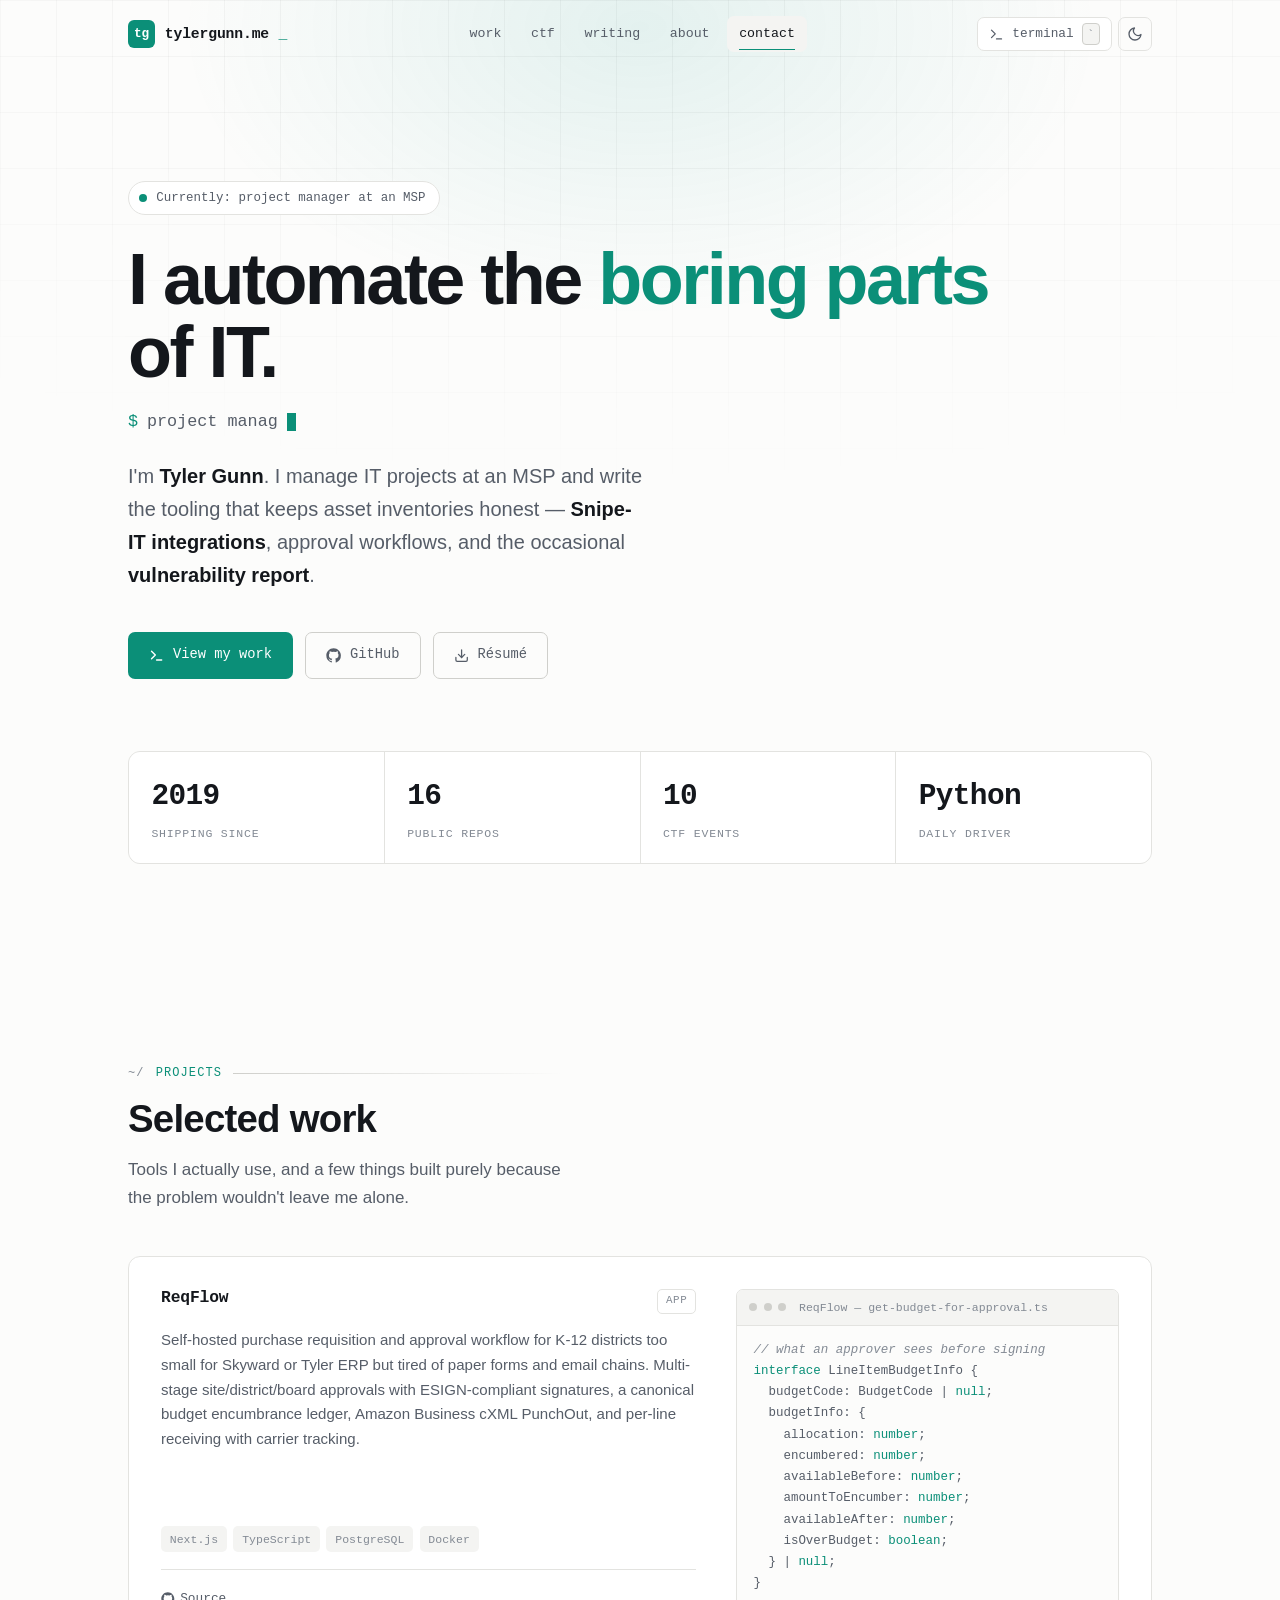
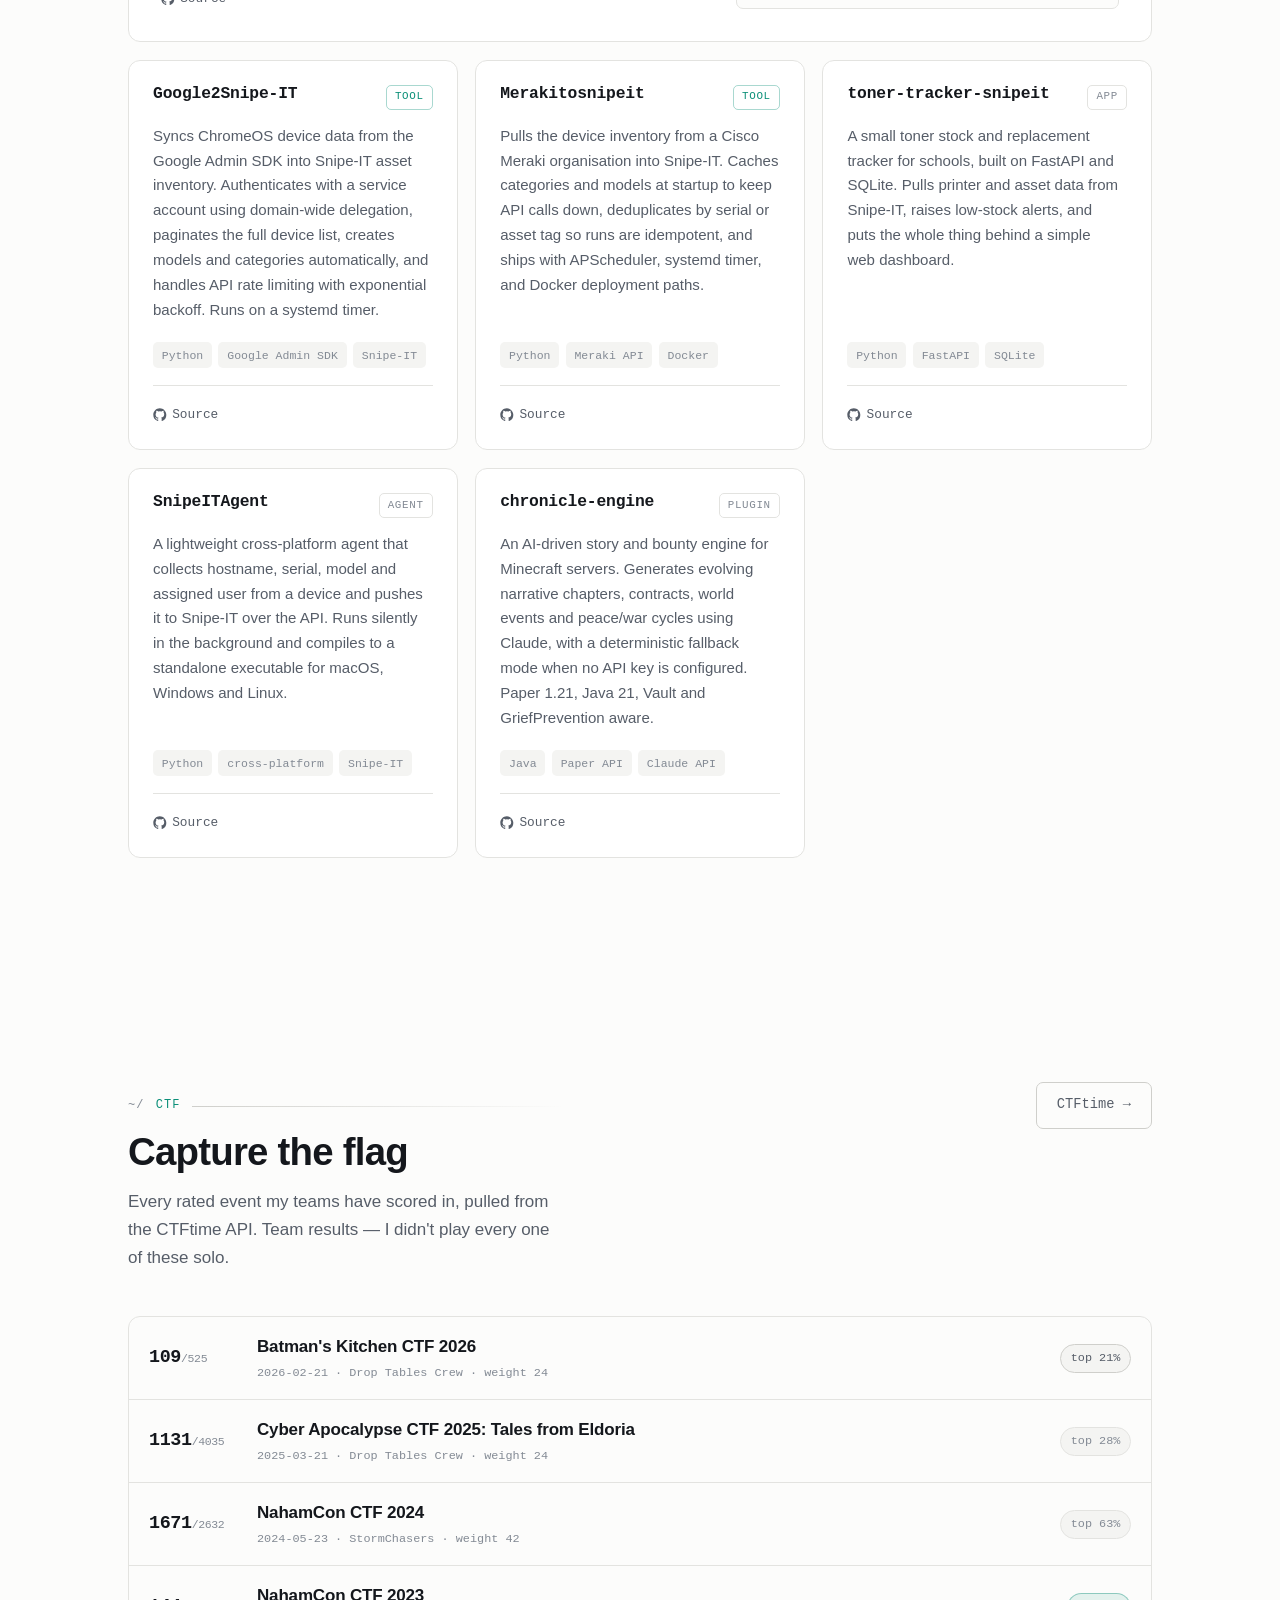
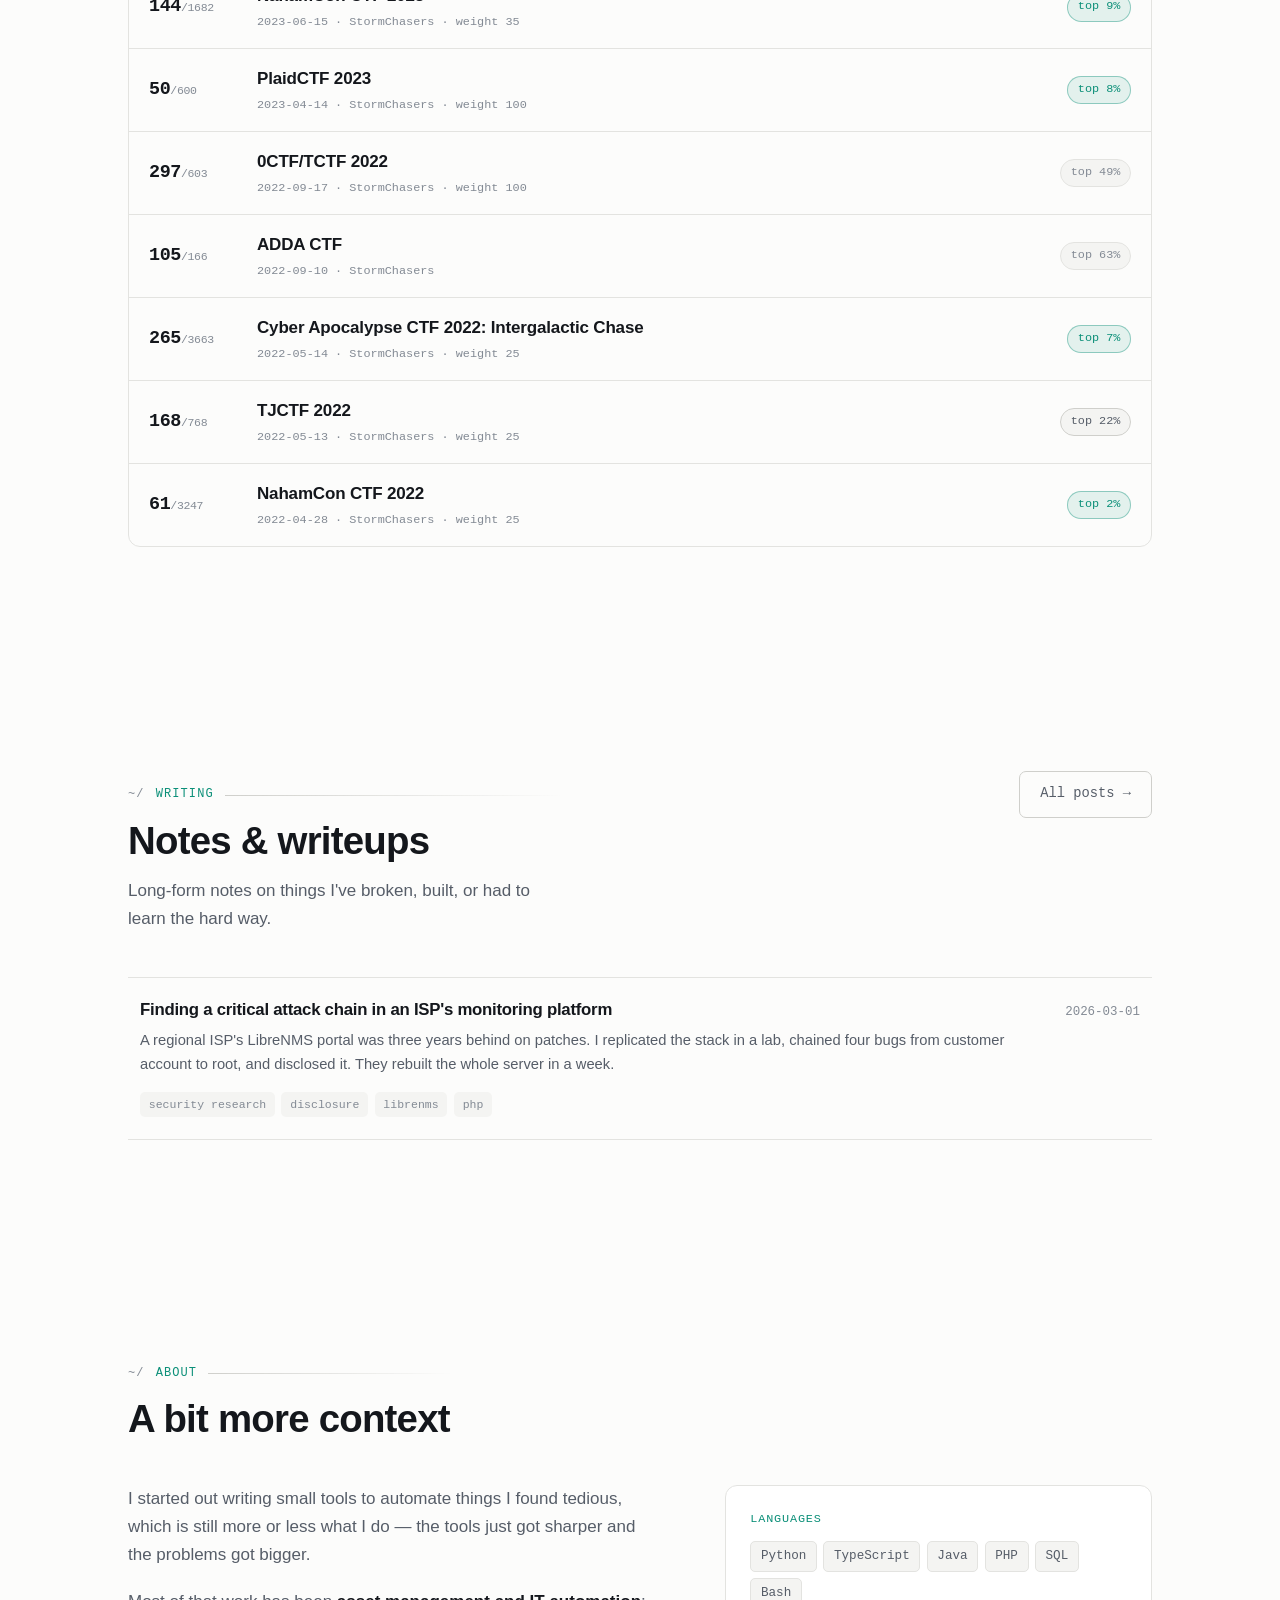
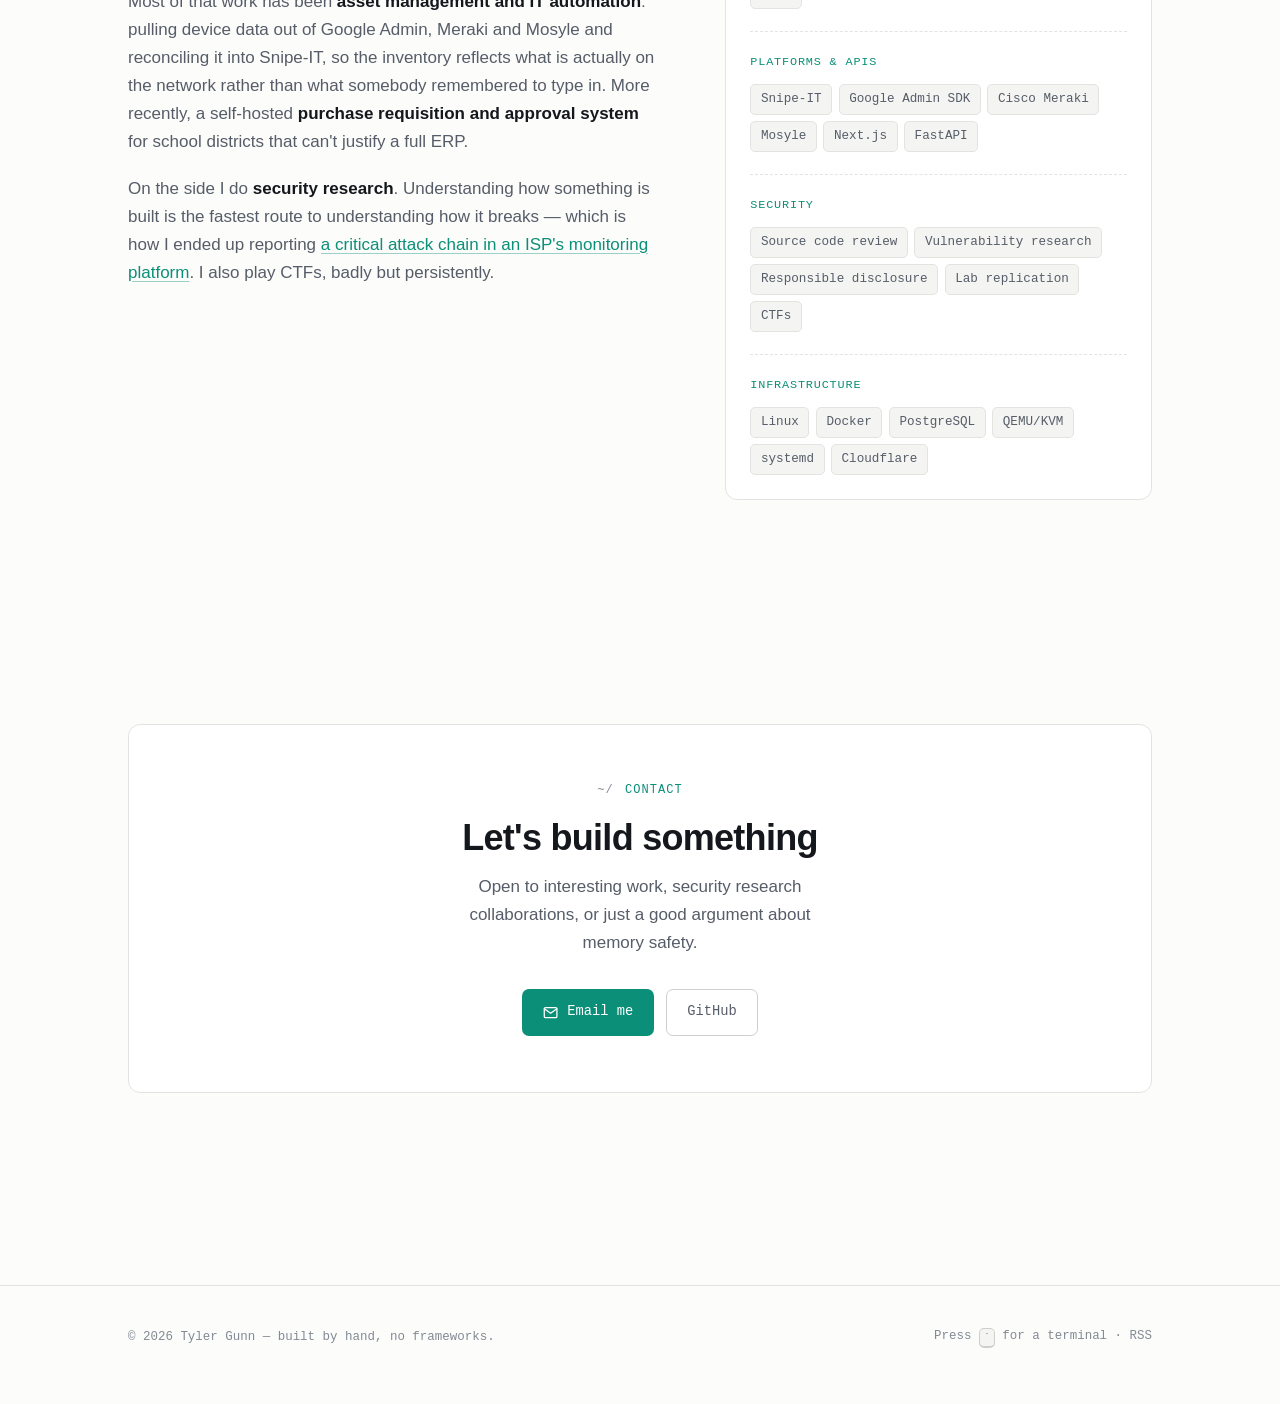
==== commit b078955f: "Rewrite positioning: IT project manager, automation, security research The hero described a "softwar" ====
--- a/index.html
+++ b/index.html
@@ -3,15 +3,15 @@
 <head>
 <meta charset="utf-8">
 <meta name="viewport" content="width=device-width, initial-scale=1">
-<title>Tyler Gunn — Software &amp; Security Engineer</title>
-<meta name="description" content="Tyler Gunn — software and security engineer. Offensive tooling, systems programming, and writeups on breaking and building things.">
+<title>Tyler Gunn — IT Automation &amp; Security Research</title>
+<meta name="description" content="Tyler Gunn — IT project manager who builds asset-management automation and does security research. Snipe-IT integrations, approval workflows, and vulnerability disclosure.">
 <meta name="author" content="Tyler Gunn">
 <link rel="canonical" href="https://tylergunn.me/">
 
 <meta property="og:type" content="website">
 <meta property="og:url" content="https://tylergunn.me/">
-<meta property="og:title" content="Tyler Gunn — Software &amp; Security Engineer">
-<meta property="og:description" content="Offensive tooling, systems programming, and writeups on breaking and building things.">
+<meta property="og:title" content="Tyler Gunn — IT Automation &amp; Security Research">
+<meta property="og:description" content="IT automation, asset-management integrations, and security research.">
 <meta property="og:image" content="https://tylergunn.me/assets/img/og.png">
 <meta name="twitter:card" content="summary_large_image">
 
@@ -32,10 +32,9 @@
   "@type": "Person",
   "name": "Tyler Gunn",
   "url": "https://tylergunn.me",
-  "jobTitle": "Software & Security Engineer",
+  "jobTitle": "IT Project Manager",
   "sameAs": [
-    "https://github.com/Gunn1",
-    "https://www.linkedin.com/in/tylergunn"
+    "https://github.com/Gunn1"
   ]
 }
 </script>
@@ -94,11 +93,11 @@
   <section class="hero wrap" data-dir="~">
     <p class="hero__status">
       <span class="status-dot" aria-hidden="true"></span>
-      Open to new work &amp; collaborations
+      Currently: project manager at an MSP
     </p>
 
     <h1 class="hero__title">
-      I build software<br>and <span class="accent">break it</span> on purpose.
+      I automate the <span class="accent">boring parts</span><br>of IT.
     </h1>
 
     <p class="hero__role" aria-live="off">
@@ -107,9 +106,9 @@
     </p>
 
     <p class="hero__lede">
-      I'm <strong>Tyler Gunn</strong> — a software and security engineer. I write
-      <strong>systems code</strong>, build <strong>offensive tooling</strong>, and spend
-      an unreasonable amount of time figuring out how things fail.
+      I'm <strong>Tyler Gunn</strong>. I manage IT projects at an MSP and write the
+      tooling that keeps asset inventories honest — <strong>Snipe-IT integrations</strong>,
+      approval workflows, and the occasional <strong>vulnerability report</strong>.
     </p>
 
     <div class="hero__actions">
@@ -140,12 +139,12 @@
 
     <dl class="stats" data-reveal>
       <div class="stat">
-        <dt class="stat__label">Years building</dt>
-        <dd class="stat__value" data-count="6">6</dd>
+        <dt class="stat__label">Shipping since</dt>
+        <dd class="stat__value">2019</dd>
       </div>
       <div class="stat">
-        <dt class="stat__label">Projects shipped</dt>
-        <dd class="stat__value" data-count="24">24</dd>
+        <dt class="stat__label">Public repos</dt>
+        <dd class="stat__value" data-count="16">16</dd>
       </div>
       <div class="stat">
         <dt class="stat__label">CTF events</dt>
@@ -471,20 +470,21 @@
         <p>
           I started out writing small tools to automate things I found tedious, which is
           still more or less what I do — the tools just got sharper and the problems got
-          more interesting.
+          bigger.
         </p>
         <p>
-          Most of my time goes to <strong>Python</strong> — tooling, automation and network
-          programming — and to <strong>security work</strong>: reverse engineering, exploit
-          development, and the unglamorous business of making infrastructure harder to walk
-          into. I like the overlap. Understanding how something is built is the fastest route
-          to understanding how it breaks, and vice versa.
+          Most of that work has been <strong>asset management and IT automation</strong>:
+          pulling device data out of Google Admin, Meraki and Mosyle and reconciling it into
+          Snipe-IT, so the inventory reflects what is actually on the network rather than what
+          somebody remembered to type in. More recently, a self-hosted
+          <strong>purchase requisition and approval system</strong> for school districts that
+          can't justify a full ERP.
         </p>
         <p>
-          Outside of that I play CTFs, maintain a homelab that is far more complicated than
-          it needs to be, and write up whatever I learn so the next person doesn't have to
-          rediscover it. If you're working on something in this space,
-          <a href="#contact">I'd like to hear about it</a>.
+          On the side I do <strong>security research</strong>. Understanding how something is
+          built is the fastest route to understanding how it breaks — which is how I ended up
+          reporting <a href="/writing/isp-monitoring-disclosure/">a critical attack chain in an
+          ISP's monitoring platform</a>. I also play CTFs, badly but persistently.
         </p>
       </div>
 
@@ -492,21 +492,28 @@
         <div class="skills__group">
           <p class="skills__label">languages</p>
           <ul class="skills__items">
-            <li>Python</li><li>Bash</li><li>SQL</li><li>C</li><li>JavaScript</li>
+            <li>Python</li><li>TypeScript</li><li>Java</li><li>PHP</li><li>SQL</li><li>Bash</li>
+          </ul>
+        </div>
+        <div class="skills__group">
+          <p class="skills__label">platforms &amp; apis</p>
+          <ul class="skills__items">
+            <li>Snipe-IT</li><li>Google Admin SDK</li><li>Cisco Meraki</li>
+            <li>Mosyle</li><li>Next.js</li><li>FastAPI</li>
           </ul>
         </div>
         <div class="skills__group">
           <p class="skills__label">security</p>
           <ul class="skills__items">
-            <li>Reverse engineering</li><li>Exploit dev</li><li>Network recon</li>
-            <li>Threat modelling</li><li>Burp Suite</li><li>Ghidra</li><li>Scapy</li>
+            <li>Source code review</li><li>Vulnerability research</li>
+            <li>Responsible disclosure</li><li>Lab replication</li><li>CTFs</li>
           </ul>
         </div>
         <div class="skills__group">
           <p class="skills__label">infrastructure</p>
           <ul class="skills__items">
-            <li>Linux</li><li>Docker</li><li>Terraform</li><li>nginx</li>
-            <li>Cloudflare</li><li>Wireguard</li>
+            <li>Linux</li><li>Docker</li><li>PostgreSQL</li><li>QEMU/KVM</li>
+            <li>systemd</li><li>Cloudflare</li>
           </ul>
         </div>
       </div>
@@ -536,8 +543,6 @@
         </a>
         <a class="btn btn--ghost" href="https://github.com/Gunn1" rel="me noopener"
            data-node="github" data-node-href="https://github.com/Gunn1">GitHub</a>
-        <a class="btn btn--ghost" href="https://www.linkedin.com/in/tylergunn" rel="me noopener"
-           data-node="linkedin" data-node-href="https://www.linkedin.com/in/tylergunn">LinkedIn</a>
       </div>
     </div>
   </section>
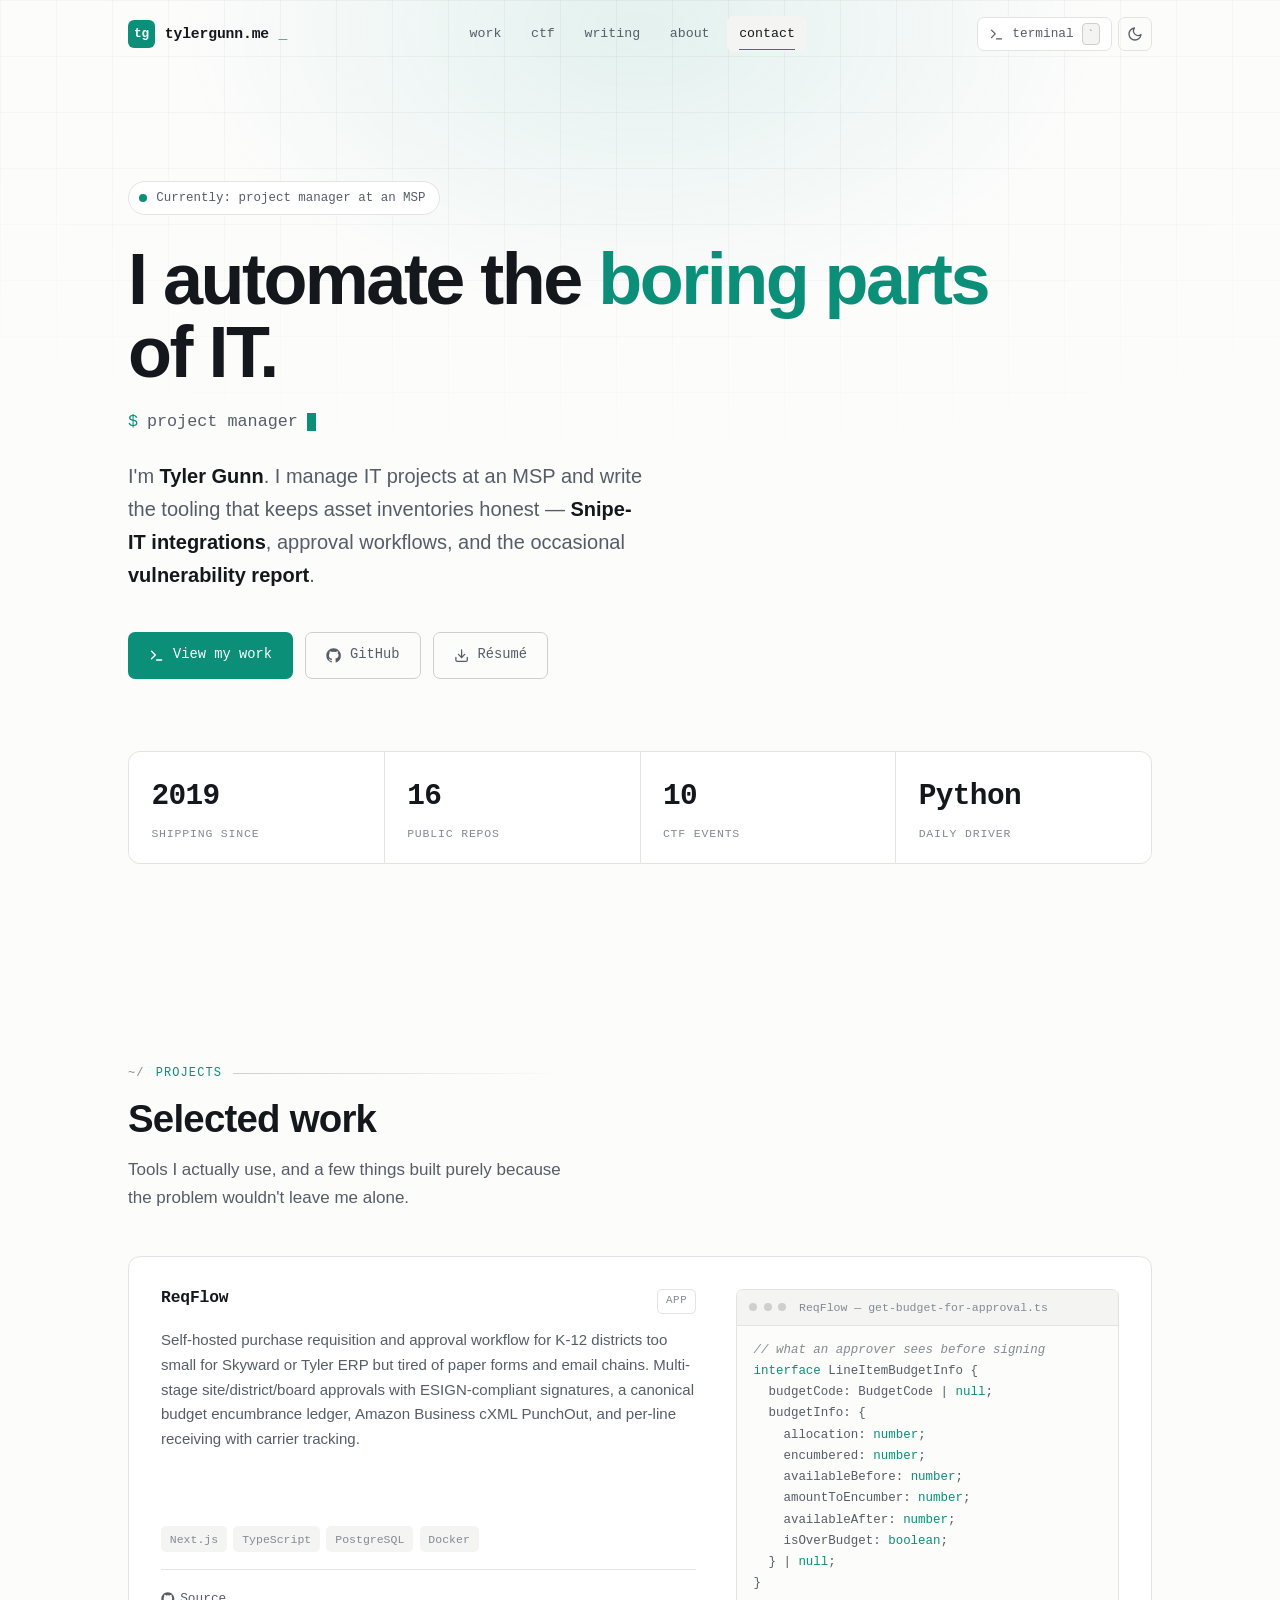
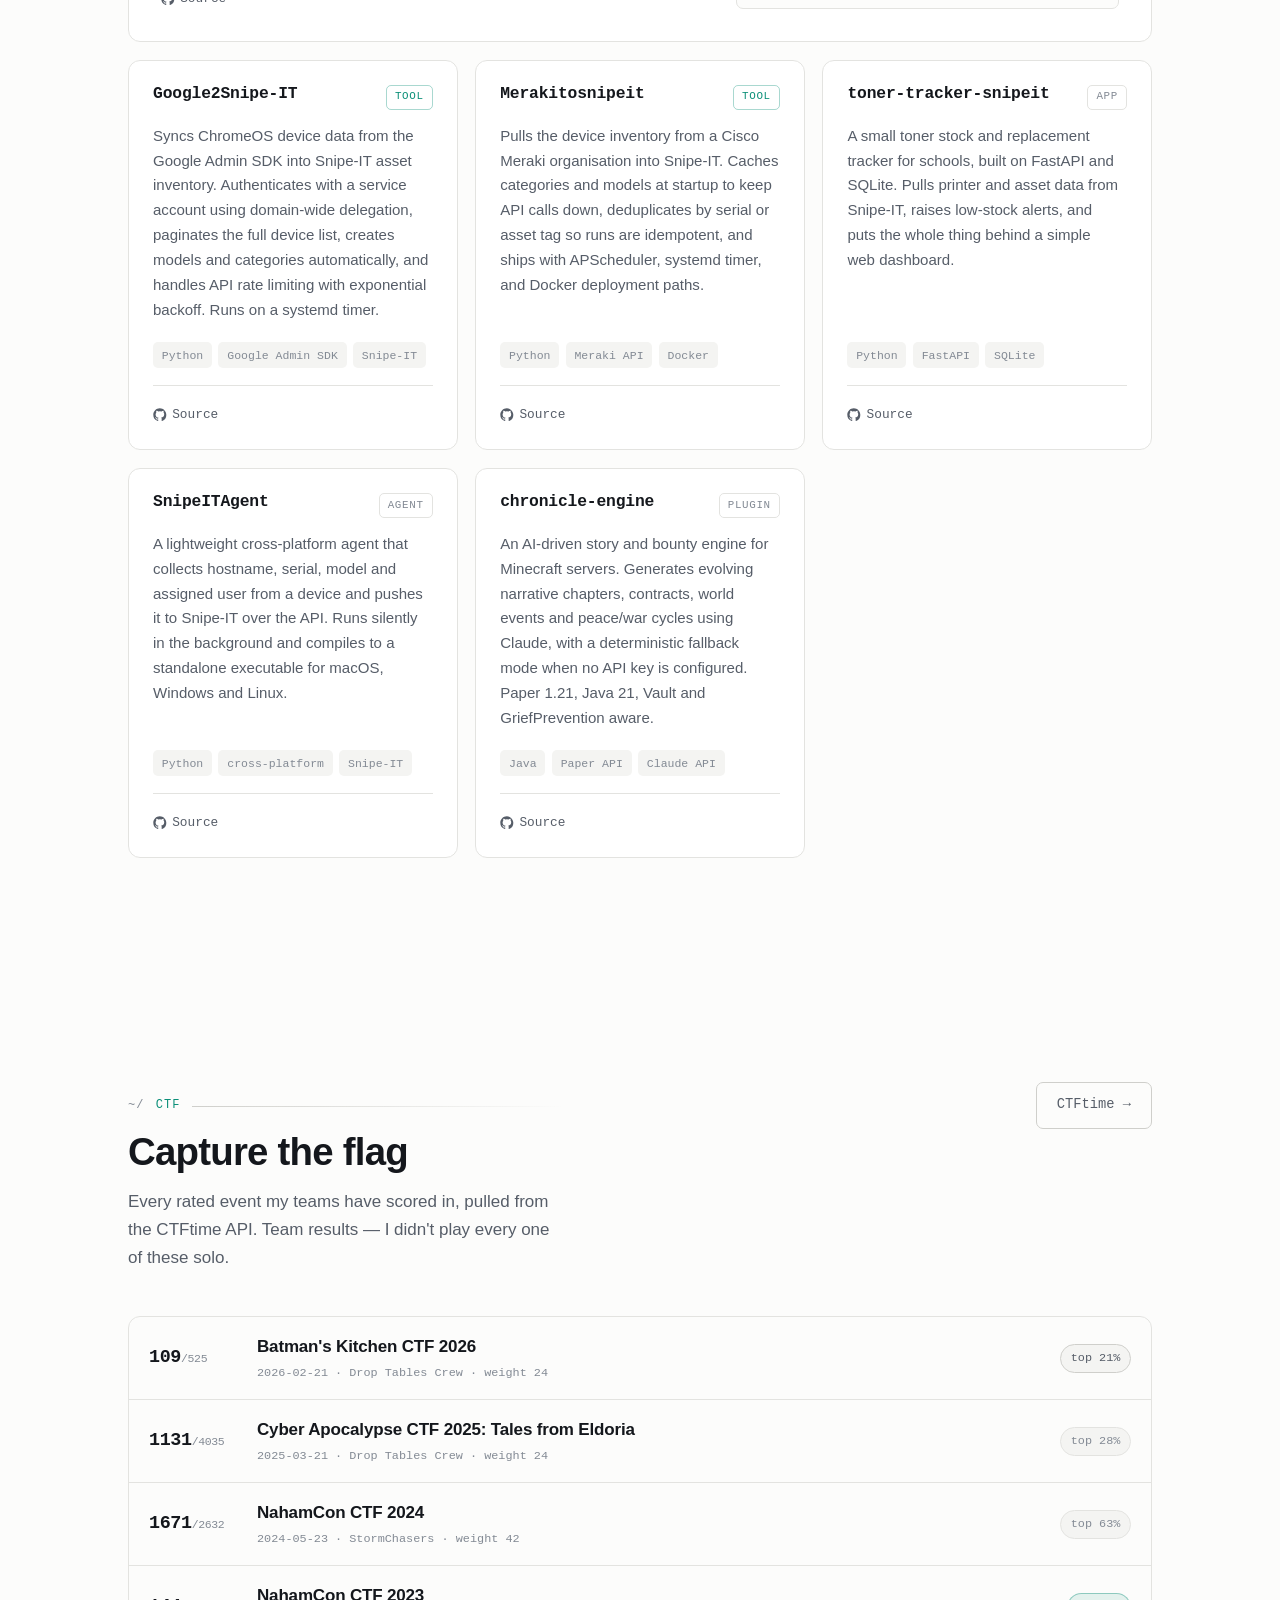
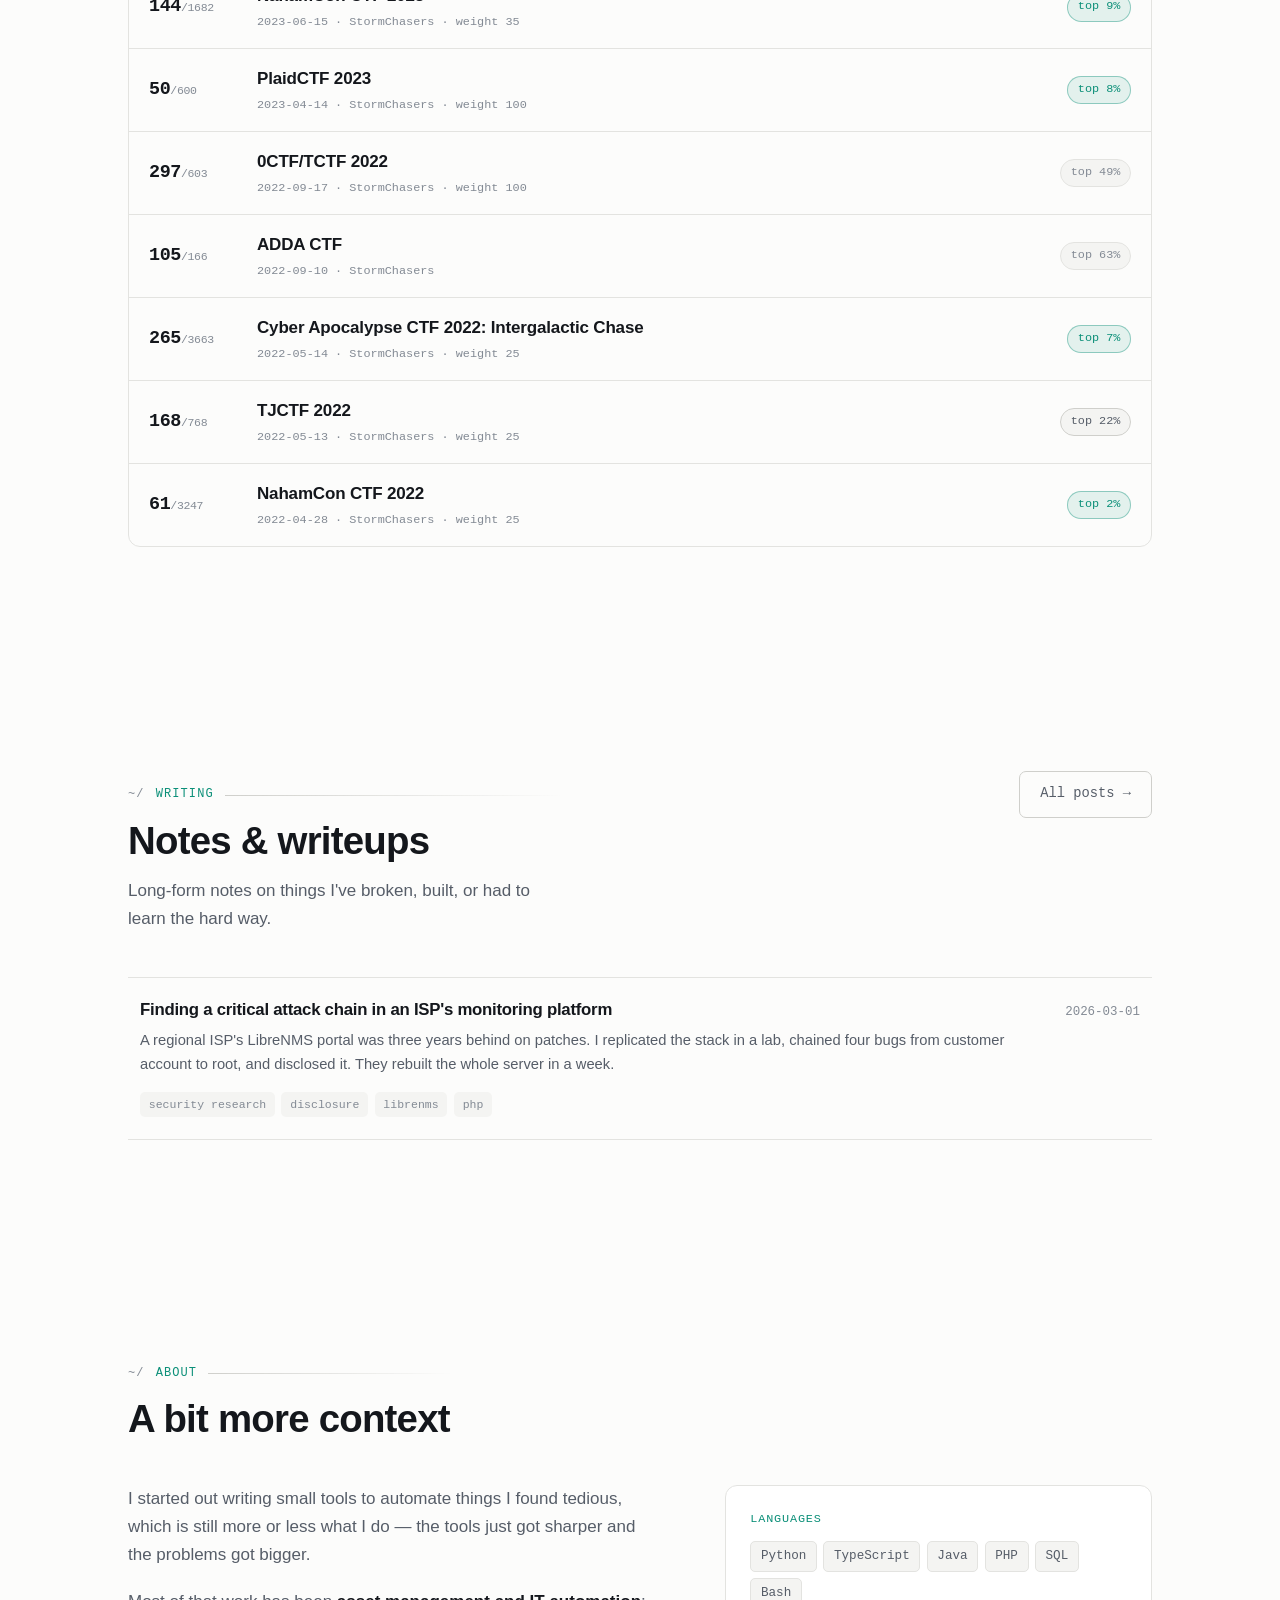
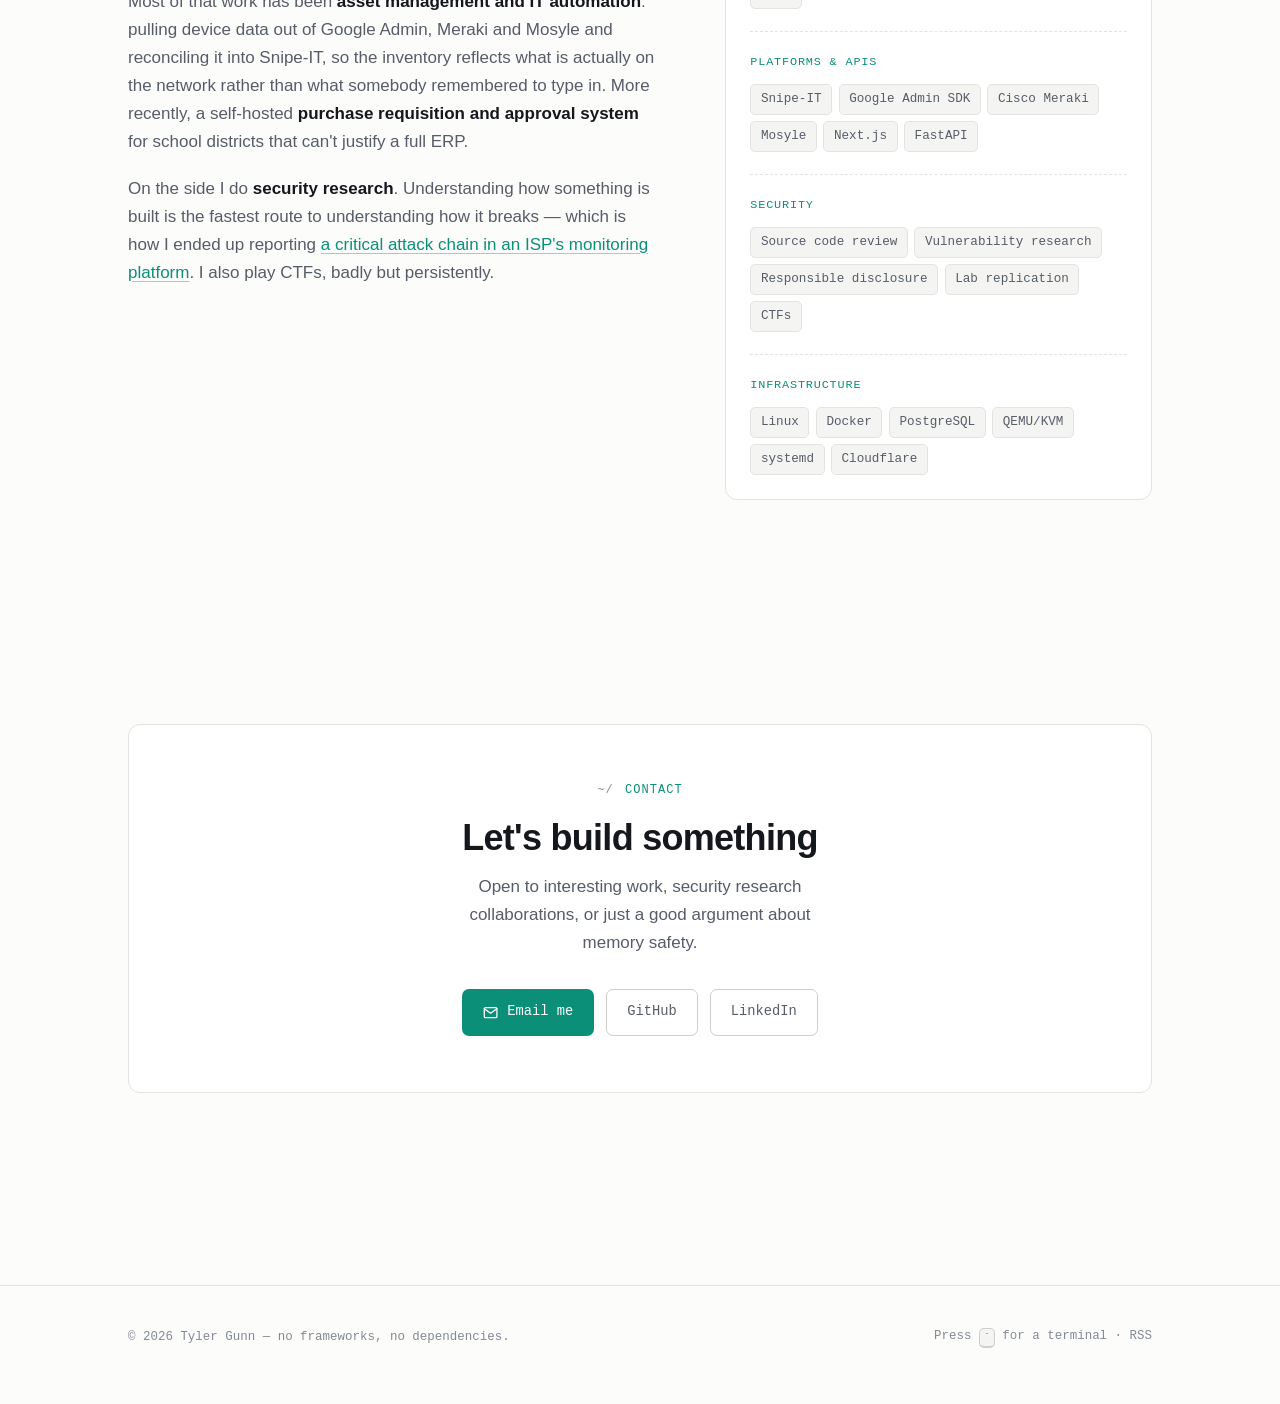
==== commit eb6e4be4: "Drop the "built by hand" claim; restore LinkedIn with the verified URL The footer, repo README and t" ====
--- a/index.html
+++ b/index.html
@@ -34,7 +34,8 @@
   "url": "https://tylergunn.me",
   "jobTitle": "IT Project Manager",
   "sameAs": [
-    "https://github.com/Gunn1"
+    "https://github.com/Gunn1",
+    "https://www.linkedin.com/in/tyler-gunn-5ab508242/"
   ]
 }
 </script>
@@ -543,6 +544,8 @@
         </a>
         <a class="btn btn--ghost" href="https://github.com/Gunn1" rel="me noopener"
            data-node="github" data-node-href="https://github.com/Gunn1">GitHub</a>
+        <a class="btn btn--ghost" href="https://www.linkedin.com/in/tyler-gunn-5ab508242/" rel="me noopener"
+           data-node="linkedin" data-node-href="https://www.linkedin.com/in/tyler-gunn-5ab508242/">LinkedIn</a>
       </div>
     </div>
   </section>
@@ -551,7 +554,7 @@
 
 <footer class="site-footer">
   <div class="wrap site-footer__inner">
-    <p>© <span id="year">2026</span> Tyler Gunn — built by hand, no frameworks.</p>
+    <p>© <span id="year">2026</span> Tyler Gunn — no frameworks, no dependencies.</p>
     <p>
       Press <kbd>`</kbd> for a terminal ·
       <a href="/feed.xml">RSS</a>
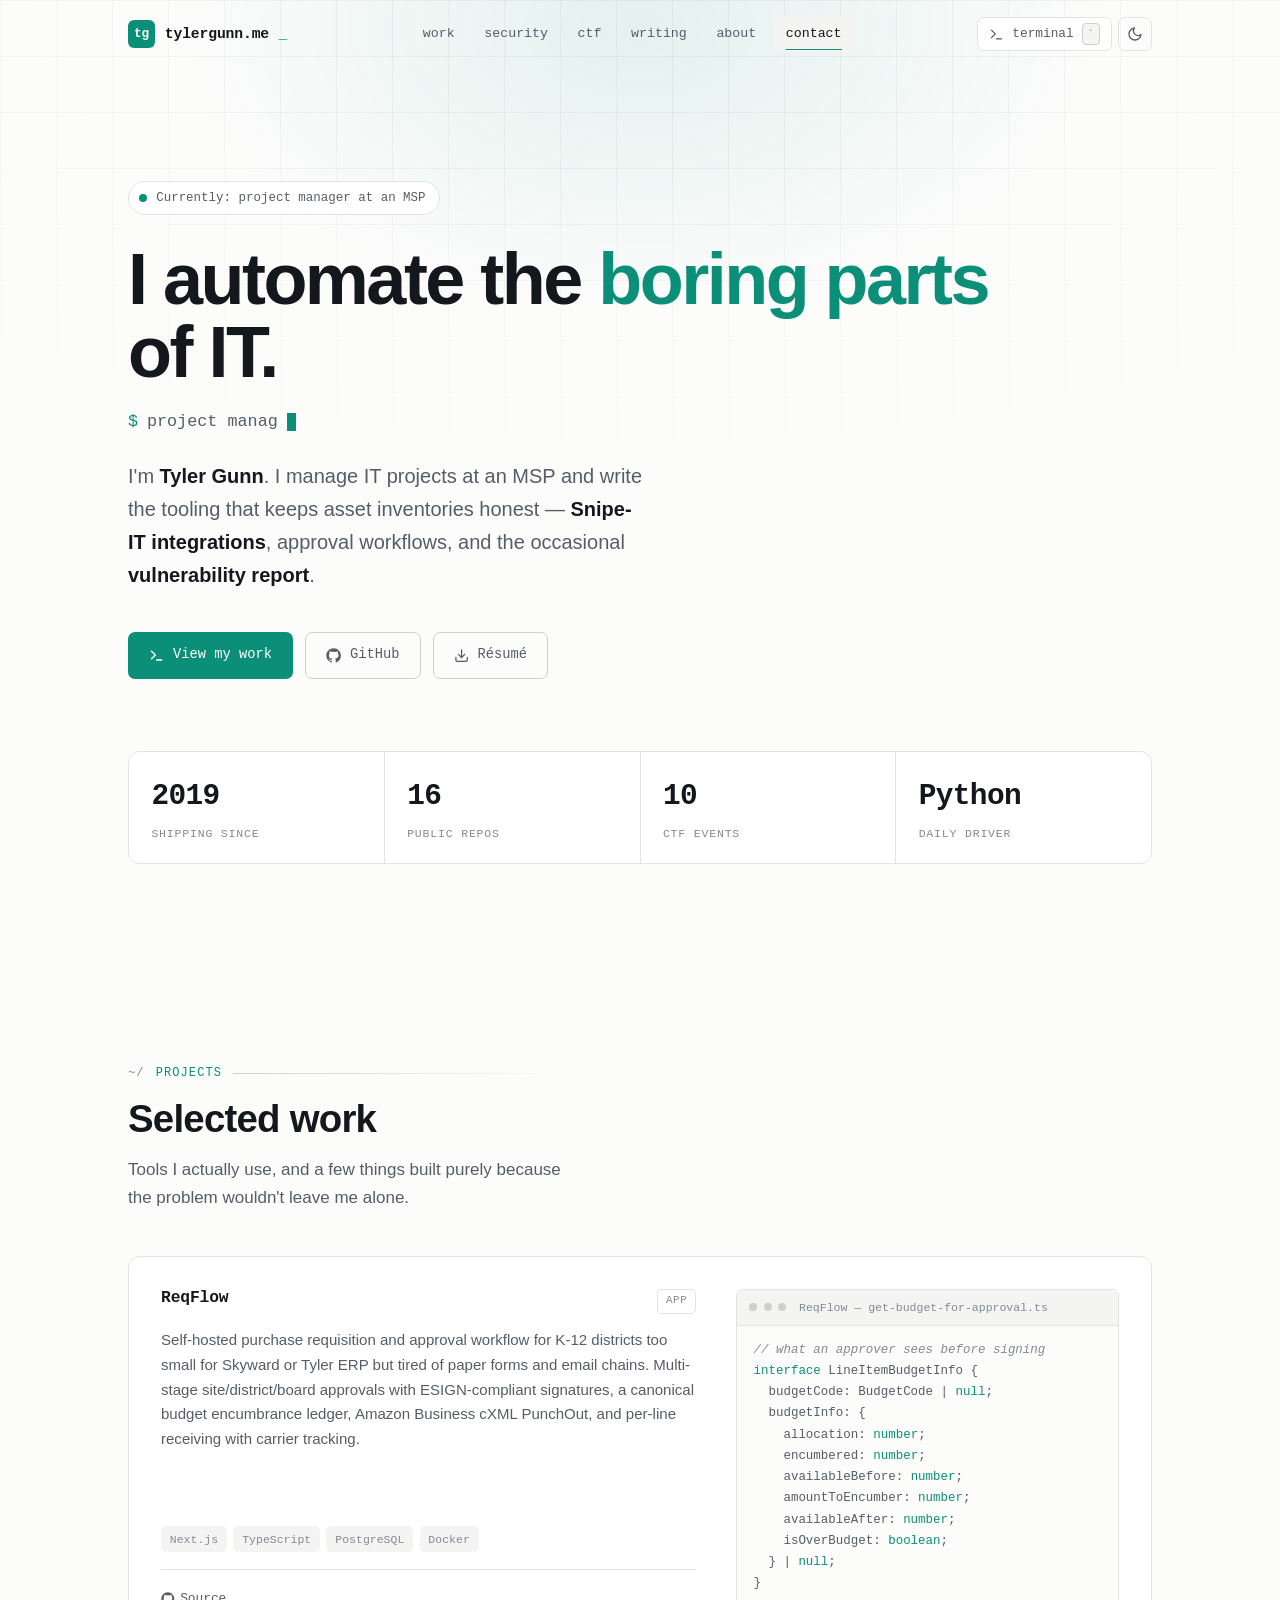
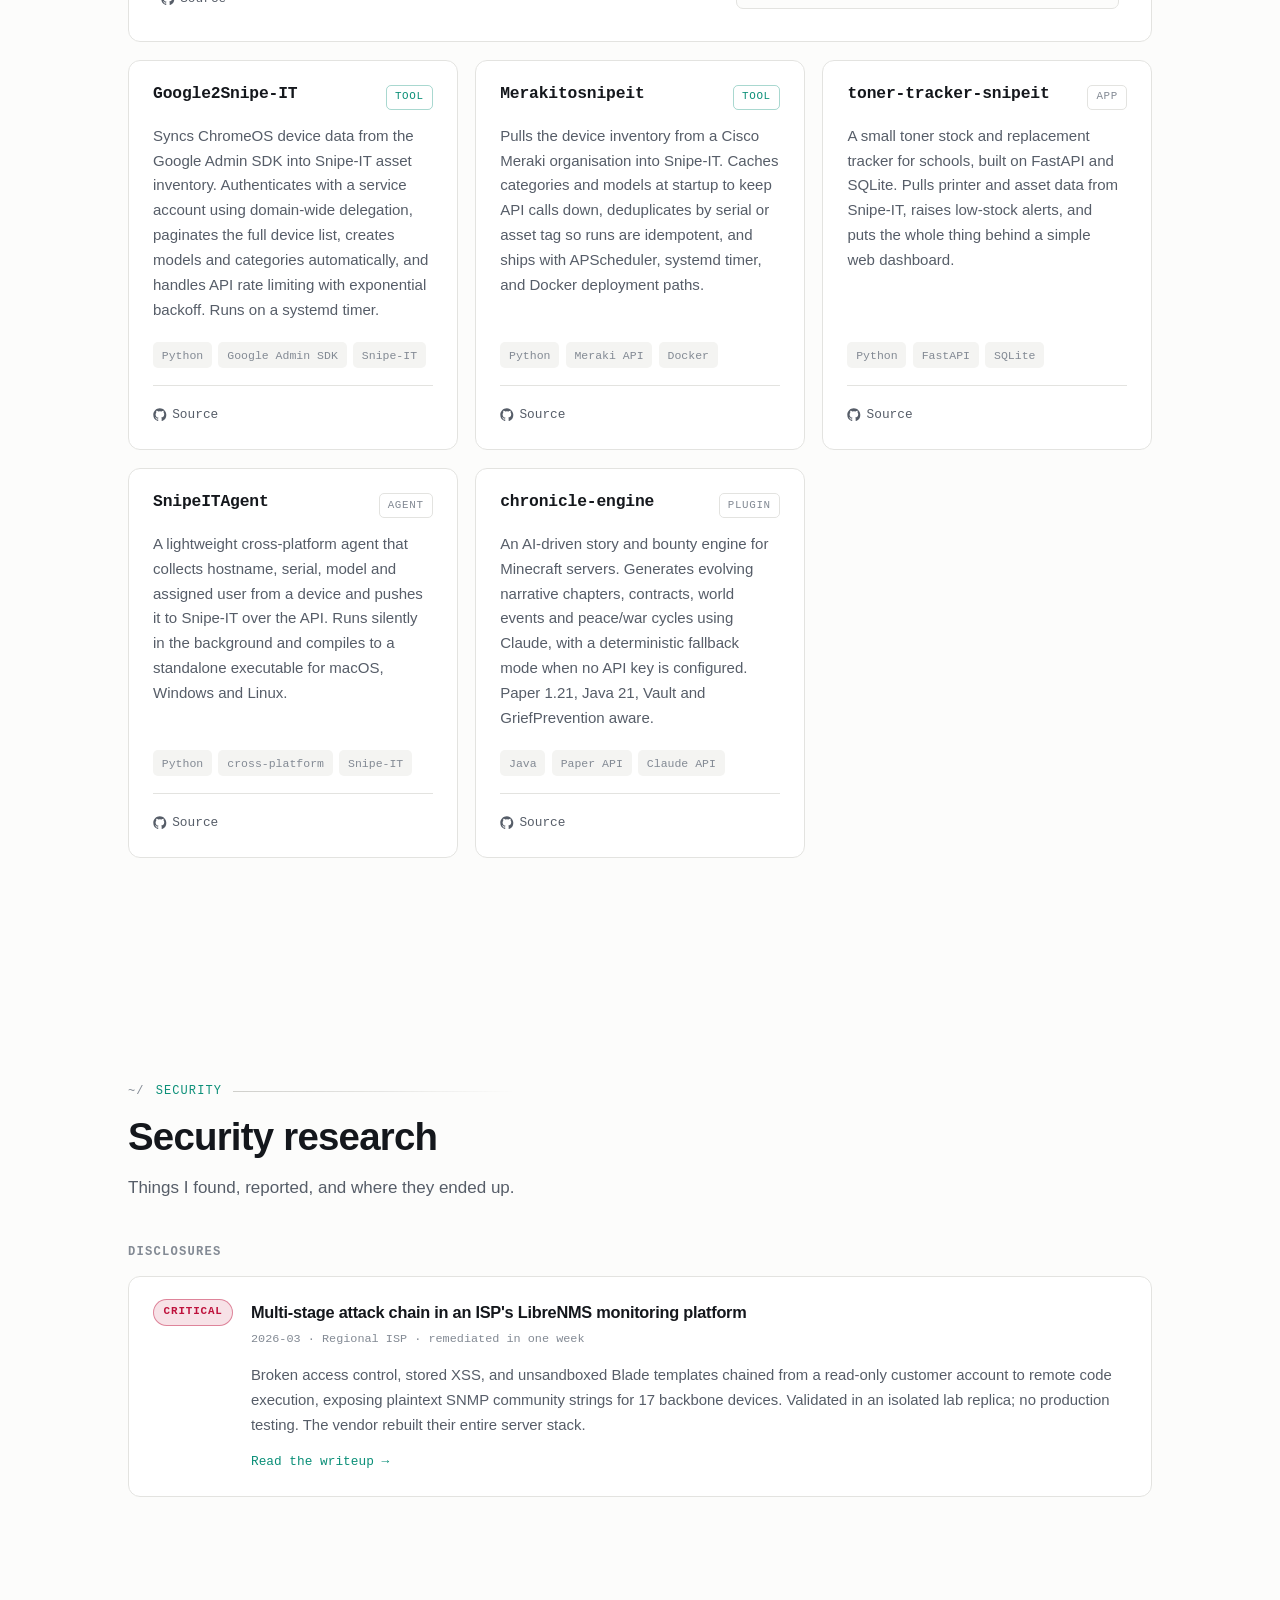
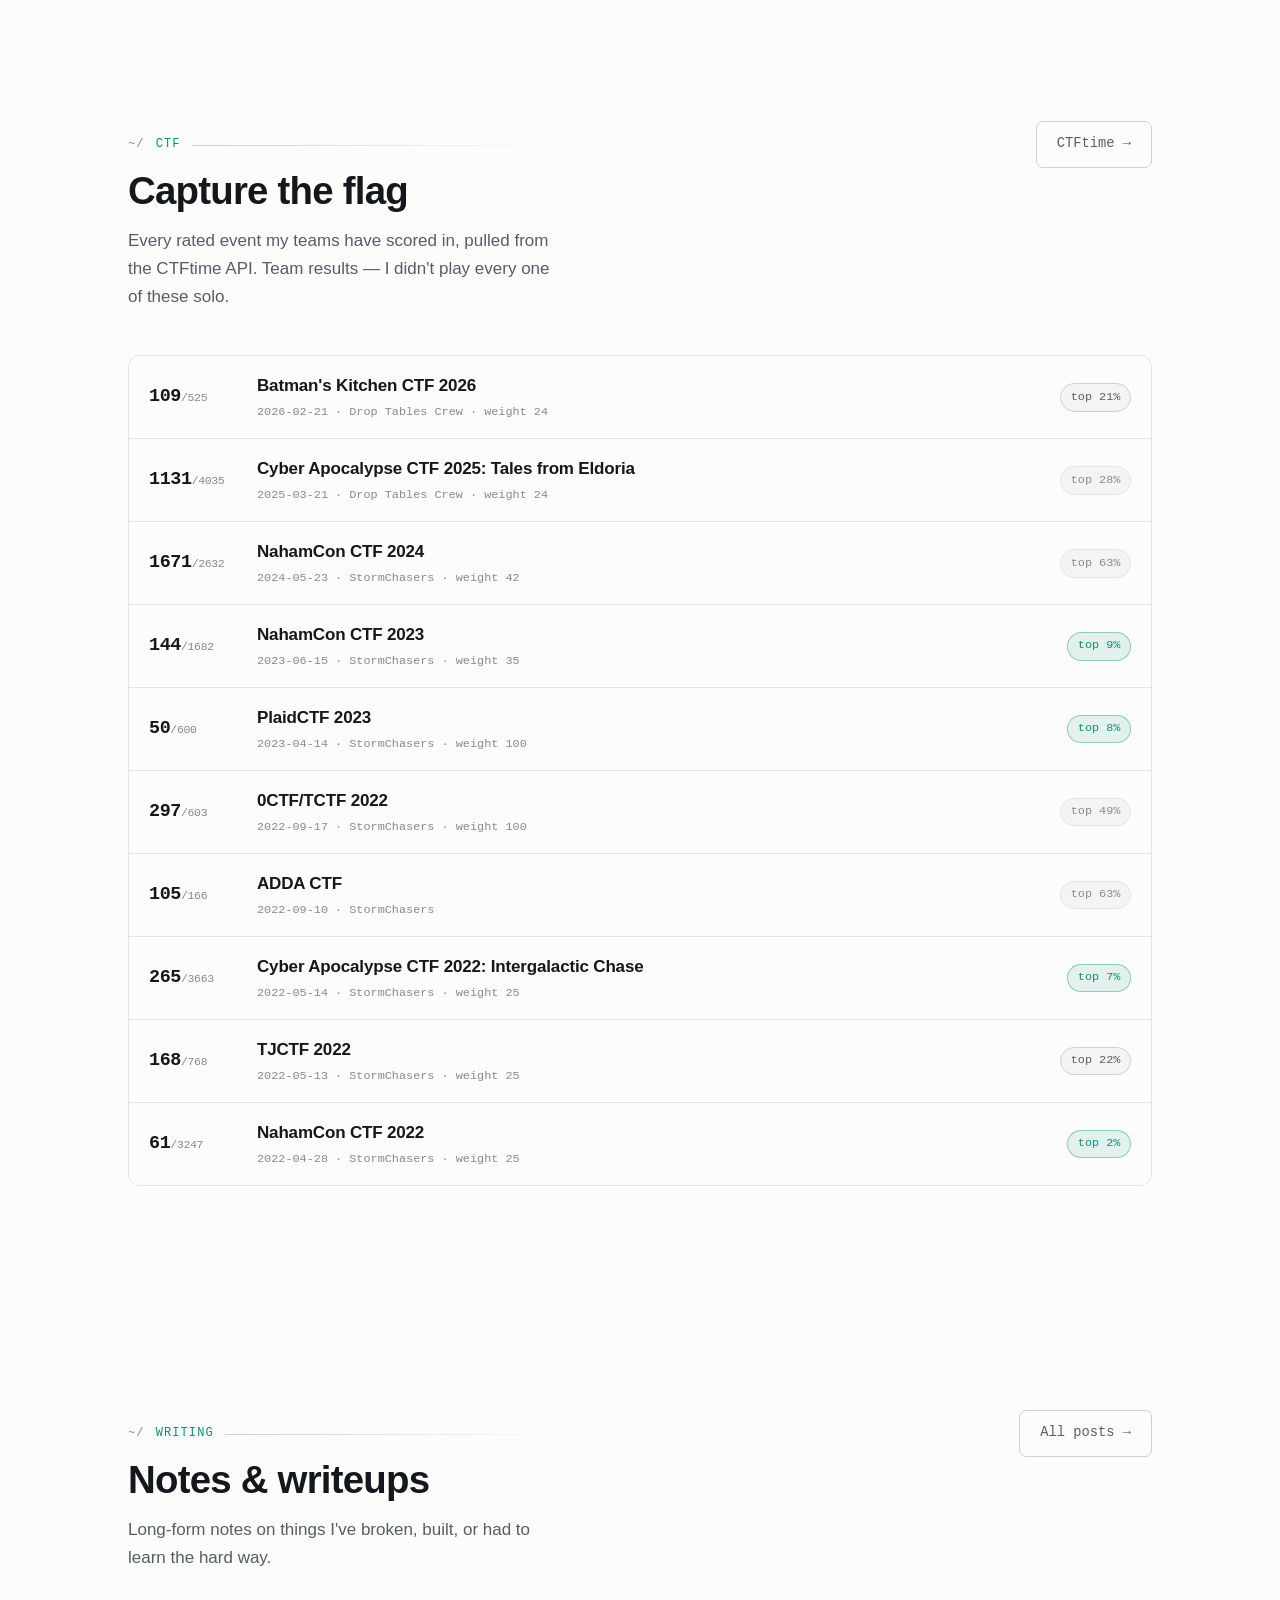
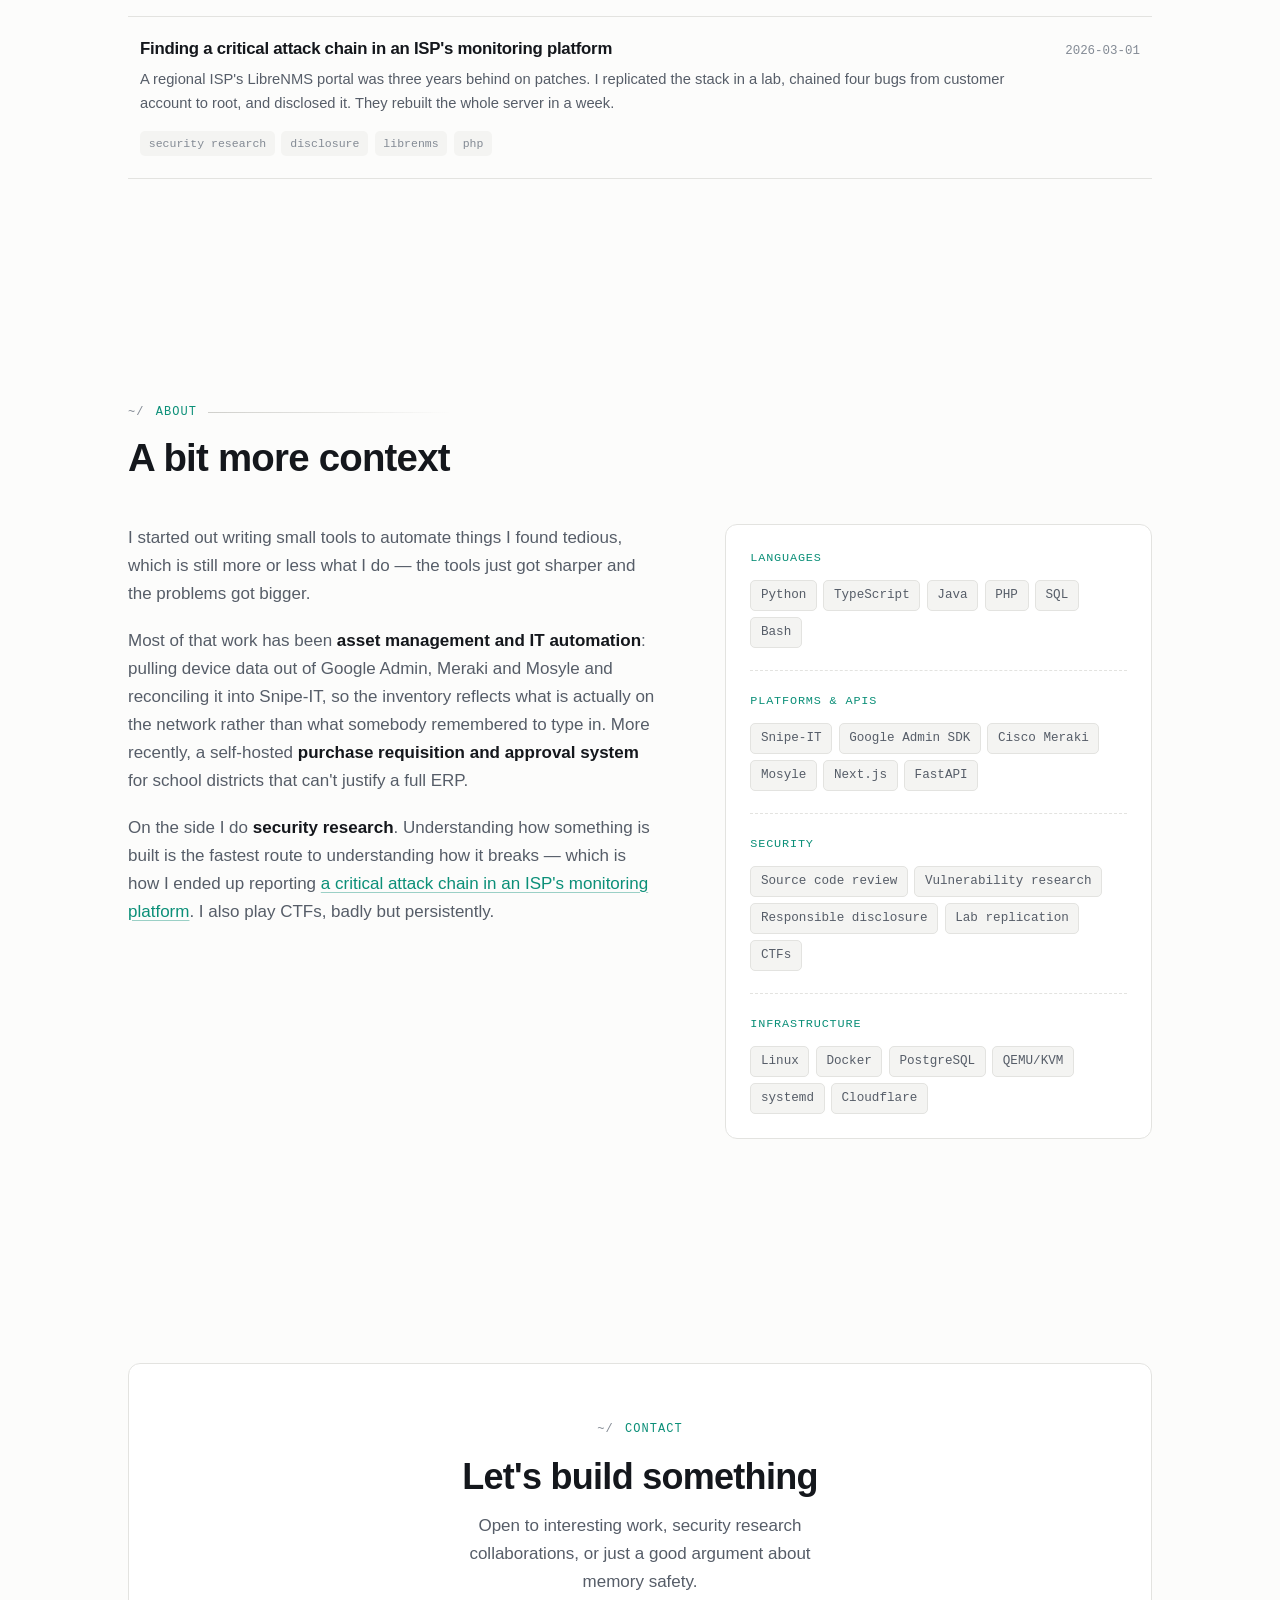
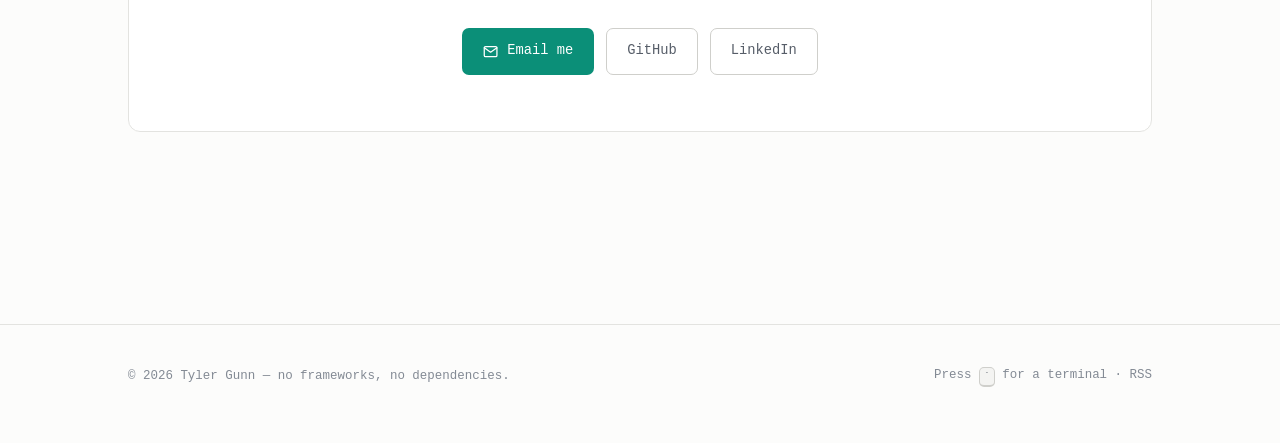
==== commit f2377b15: "Add a Security section driven by content/security.toml Separate from the CTF results, above them: di" ====
--- a/index.html
+++ b/index.html
@@ -54,6 +54,9 @@
 
     <nav class="nav" aria-label="Primary">
       <a class="nav__link" href="#work">work</a>
+      <!-- security-nav:start -->
+<a class="nav__link" href="#security">security</a>
+      <!-- security-nav:end -->
       <a class="nav__link" href="#ctf">ctf</a>
       <!-- writing-nav:start -->
 <a class="nav__link" href="#writing">writing</a>
@@ -305,6 +308,35 @@
 
     </div>
   </section>
+
+  <!-- security:start -->
+  <!-- ================= SECURITY ================= -->
+  <section class="section wrap" id="security" data-dir="security">
+    <div class="section__head" data-reveal>
+      <div>
+        <p class="eyebrow"><span class="sigil">~/</span>security</p>
+        <h2 class="section__title">Security research</h2>
+        <p class="section__lede">
+          Things I found, reported, and where they ended up.
+        </p>
+      </div>
+    </div>
+    <h3 class="subhead">Disclosures</h3>
+    <ul class="disclosure-list" data-reveal>
+        <li class="disclosure" data-node="multi-stage-attack-chain-in-an-isps-librenms-monitoring-platform" data-node-href="/writing/isp-monitoring-disclosure/">
+          <a class="disclosure__row" href="/writing/isp-monitoring-disclosure/">
+            <span class="disclosure__sev" data-sev="critical">critical</span>
+            <span class="disclosure__body">
+              <span class="disclosure__title">Multi-stage attack chain in an ISP&#x27;s LibreNMS monitoring platform</span>
+              <span class="disclosure__meta">2026-03 &middot; Regional ISP &middot; remediated in one week</span>
+          <p class="disclosure__summary">Broken access control, stored XSS, and unsandboxed Blade templates chained from a read-only customer account to remote code execution, exposing plaintext SNMP community strings for 17 backbone devices. Validated in an isolated lab replica; no production testing. The vendor rebuilt their entire server stack.</p>
+          <span class="disclosure__link">Read the writeup &rarr;</span>
+            </span>
+          </a>
+        </li>
+    </ul>
+  </section>
+  <!-- security:end -->
 
   <!-- ================= CTF =================
        The rows below are generated by ctftime.py from the CTFtime API.
--- a/assets/css/style.css
+++ b/assets/css/style.css
@@ -961,6 +961,175 @@
 }
 
 /* --------------------------------------------------------------------------
+   8a. Security — disclosures and platform profiles
+   -------------------------------------------------------------------------- */
+
+.subhead {
+  font-family: var(--font-mono);
+  font-size: 0.76rem;
+  font-weight: 600;
+  letter-spacing: 0.1em;
+  text-transform: uppercase;
+  color: var(--text-faint);
+  margin-bottom: 1rem;
+}
+
+.disclosure-list + .subhead,
+.ctf-list + .subhead {
+  margin-top: 2.75rem;
+}
+
+.disclosure-list,
+.profile-grid {
+  list-style: none;
+  padding: 0;
+}
+
+.disclosure-list {
+  display: grid;
+  gap: 1rem;
+}
+
+.disclosure__row {
+  position: relative;
+  display: grid;
+  grid-template-columns: auto 1fr;
+  gap: 0 1.1rem;
+  padding: 1.35rem 1.5rem;
+  background: var(--surface);
+  border: 1px solid var(--border);
+  border-radius: var(--radius);
+  transition: border-color 0.25s var(--ease), transform 0.25s var(--ease);
+}
+
+a.disclosure__row:hover {
+  border-color: var(--border-strong);
+  transform: translateY(-2px);
+}
+
+/* Severity badge. Only critical and high get colour — if everything is
+   highlighted, nothing is. */
+.disclosure__sev {
+  align-self: start;
+  padding: 0.22rem 0.6rem;
+  font-family: var(--font-mono);
+  font-size: 0.68rem;
+  font-weight: 600;
+  letter-spacing: 0.08em;
+  text-transform: uppercase;
+  color: var(--text-faint);
+  background: var(--surface-2);
+  border: 1px solid var(--border);
+  border-radius: 999px;
+  white-space: nowrap;
+}
+
+.disclosure__sev[data-sev="critical"] {
+  color: var(--danger);
+  border-color: color-mix(in srgb, var(--danger) 45%, transparent);
+  background: color-mix(in srgb, var(--danger) 12%, transparent);
+}
+
+.disclosure__sev[data-sev="high"] {
+  color: var(--warn);
+  border-color: color-mix(in srgb, var(--warn) 45%, transparent);
+  background: color-mix(in srgb, var(--warn) 12%, transparent);
+}
+
+.disclosure__title {
+  display: block;
+  font-size: 1.02rem;
+  font-weight: 550;
+  letter-spacing: -0.015em;
+  color: var(--text);
+}
+
+a.disclosure__row:hover .disclosure__title {
+  color: var(--accent);
+}
+
+.disclosure__meta {
+  display: block;
+  margin-top: 0.3rem;
+  font-family: var(--font-mono);
+  font-size: 0.74rem;
+  color: var(--text-faint);
+}
+
+.disclosure__summary {
+  margin-top: 0.85rem;
+  font-size: 0.93rem;
+  color: var(--text-dim);
+}
+
+.disclosure__link {
+  display: inline-block;
+  margin-top: 0.9rem;
+  font-family: var(--font-mono);
+  font-size: 0.8rem;
+  color: var(--accent);
+}
+
+@media (max-width: 560px) {
+  .disclosure__row {
+    grid-template-columns: 1fr;
+    gap: 0.75rem;
+  }
+  .disclosure__sev {
+    justify-self: start;
+  }
+}
+
+/* --- platform profiles --- */
+
+.profile-grid {
+  display: grid;
+  grid-template-columns: repeat(auto-fill, minmax(min(100%, 190px), 1fr));
+  gap: 0.75rem;
+}
+
+.profile {
+  display: flex;
+  flex-direction: column;
+  gap: 0.2rem;
+  height: 100%;
+  padding: 1rem 1.15rem;
+  background: var(--surface);
+  border: 1px solid var(--border);
+  border-radius: var(--radius-sm);
+  transition: border-color 0.2s var(--ease), transform 0.2s var(--ease);
+}
+
+.profile:hover {
+  border-color: var(--accent-dim);
+  transform: translateY(-2px);
+}
+
+.profile__name {
+  font-family: var(--font-mono);
+  font-size: 0.92rem;
+  font-weight: 600;
+  color: var(--text);
+}
+
+.profile:hover .profile__name {
+  color: var(--accent);
+}
+
+.profile__handle {
+  font-family: var(--font-mono);
+  font-size: 0.76rem;
+  color: var(--text-faint);
+}
+
+.profile__note {
+  margin-top: 0.35rem;
+  font-family: var(--font-mono);
+  font-size: 0.72rem;
+  color: var(--accent);
+}
+
+/* --------------------------------------------------------------------------
    8b. CTF results (generated by ctftime.py)
    -------------------------------------------------------------------------- */
 
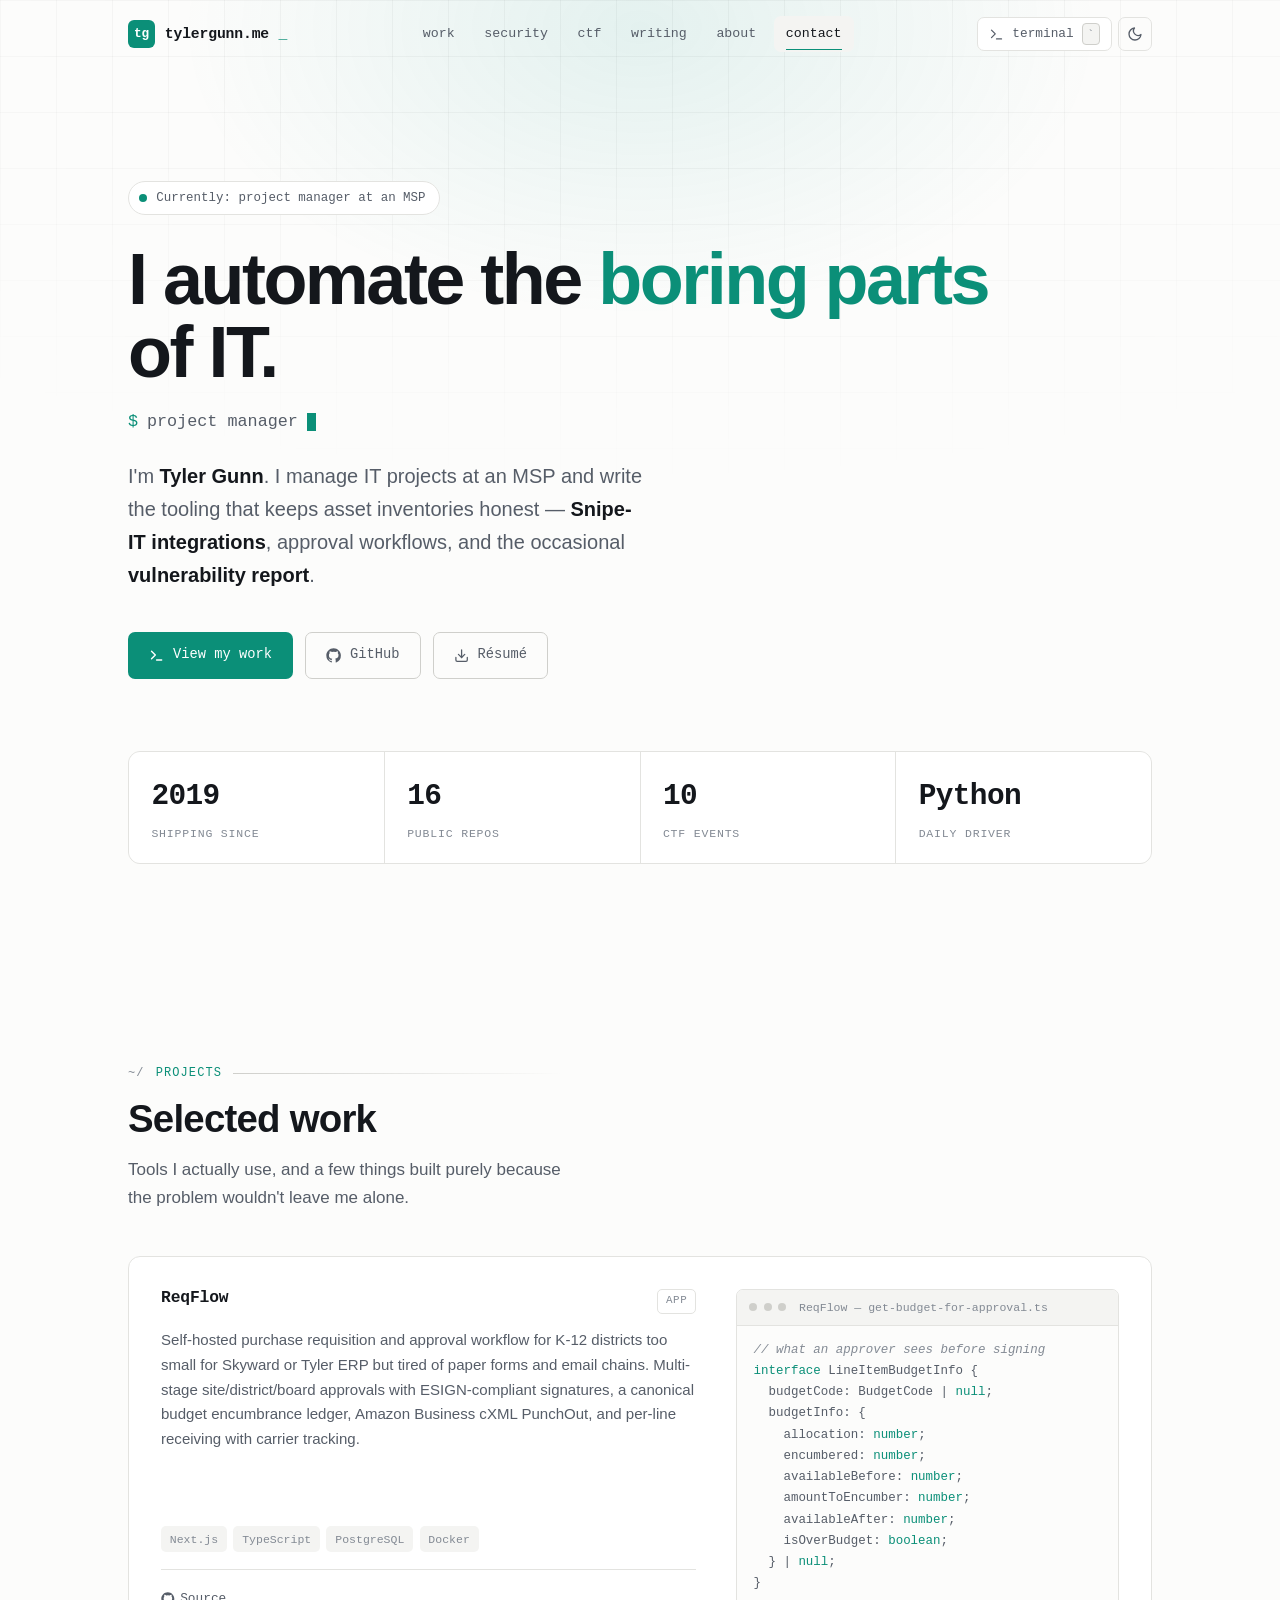
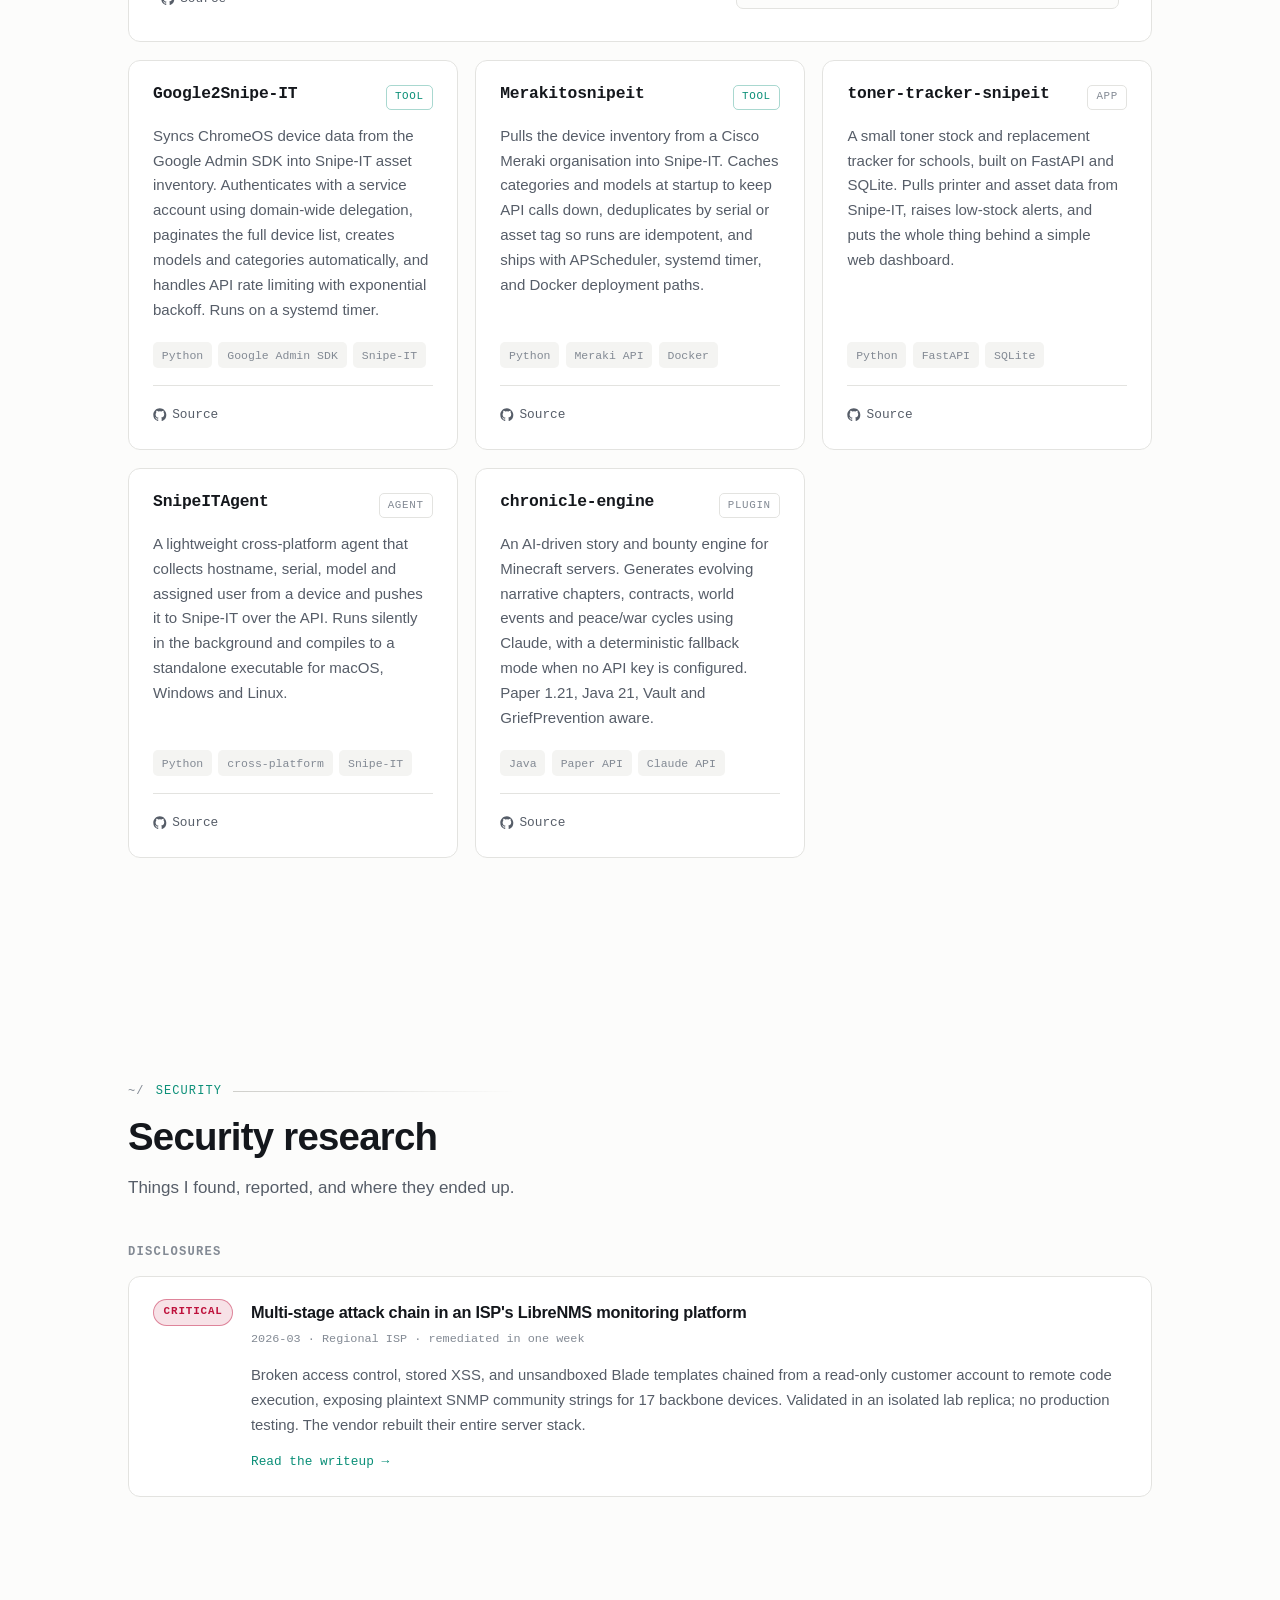
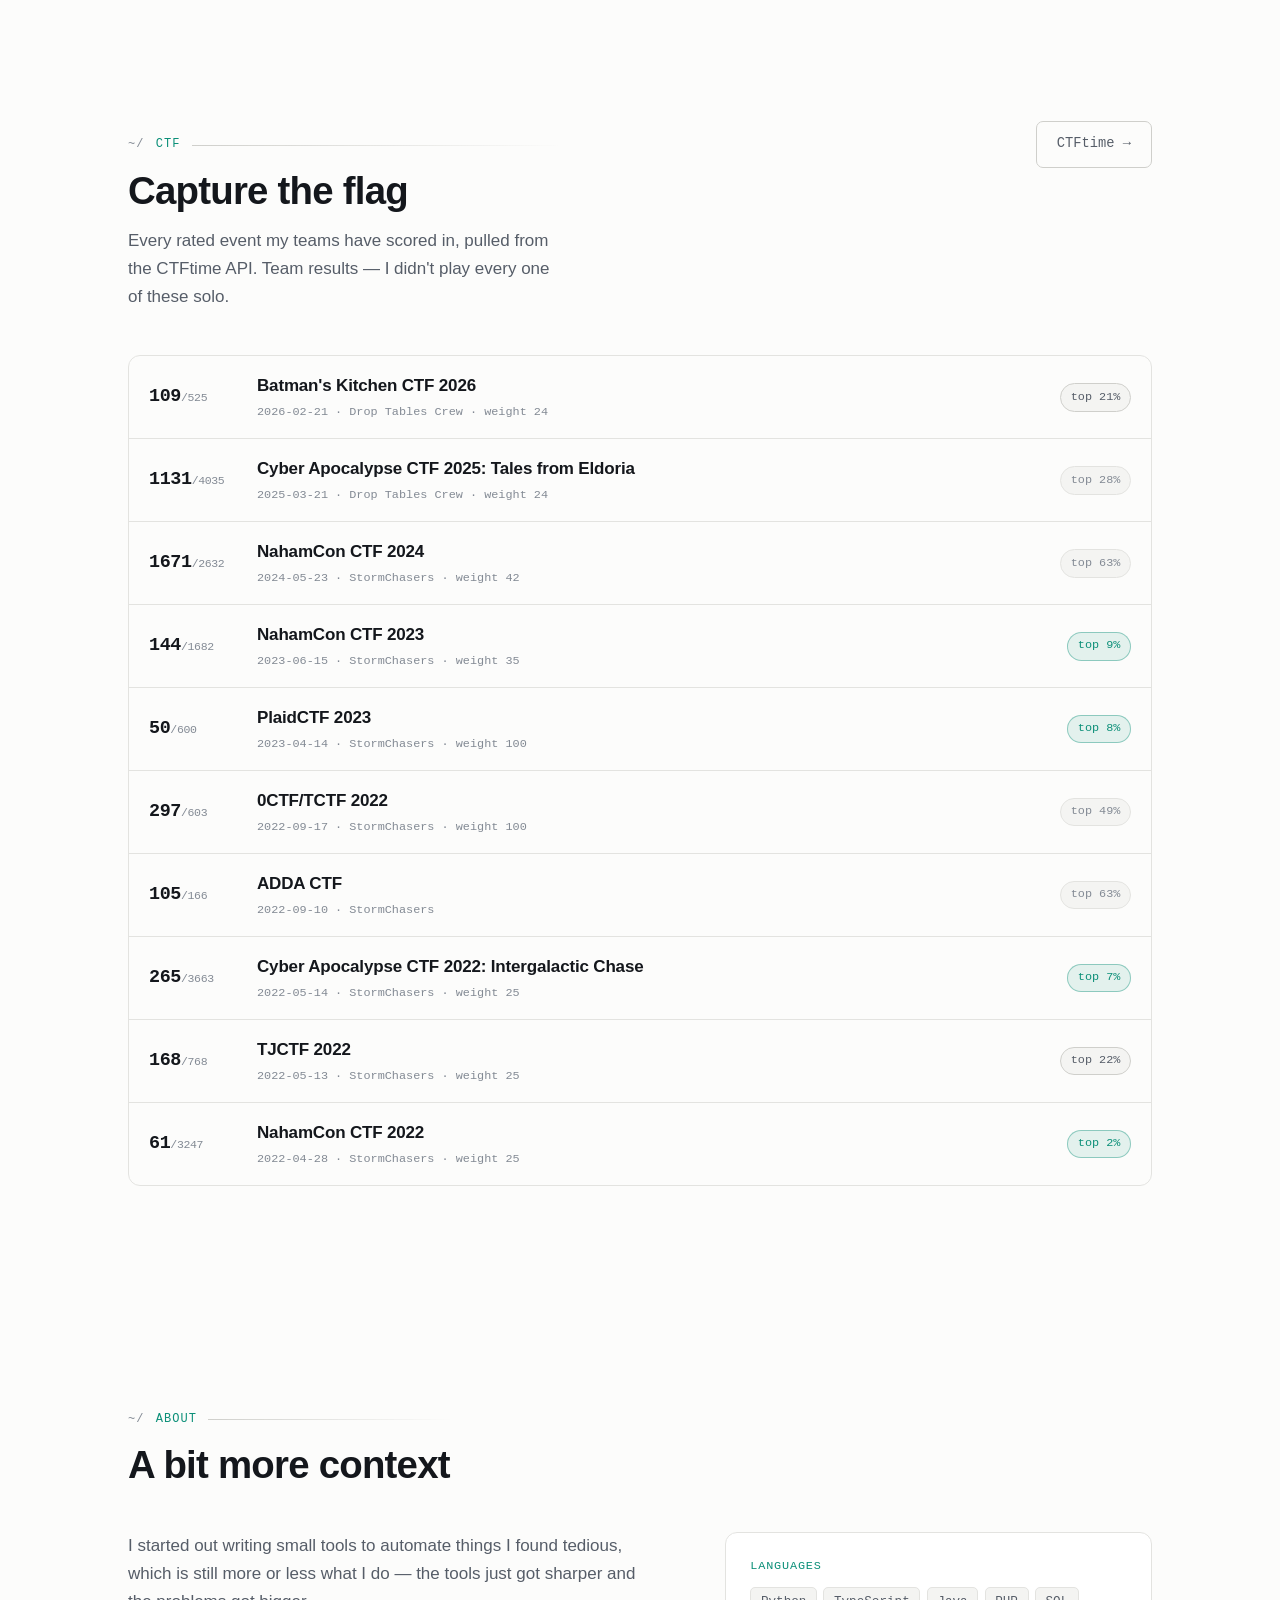
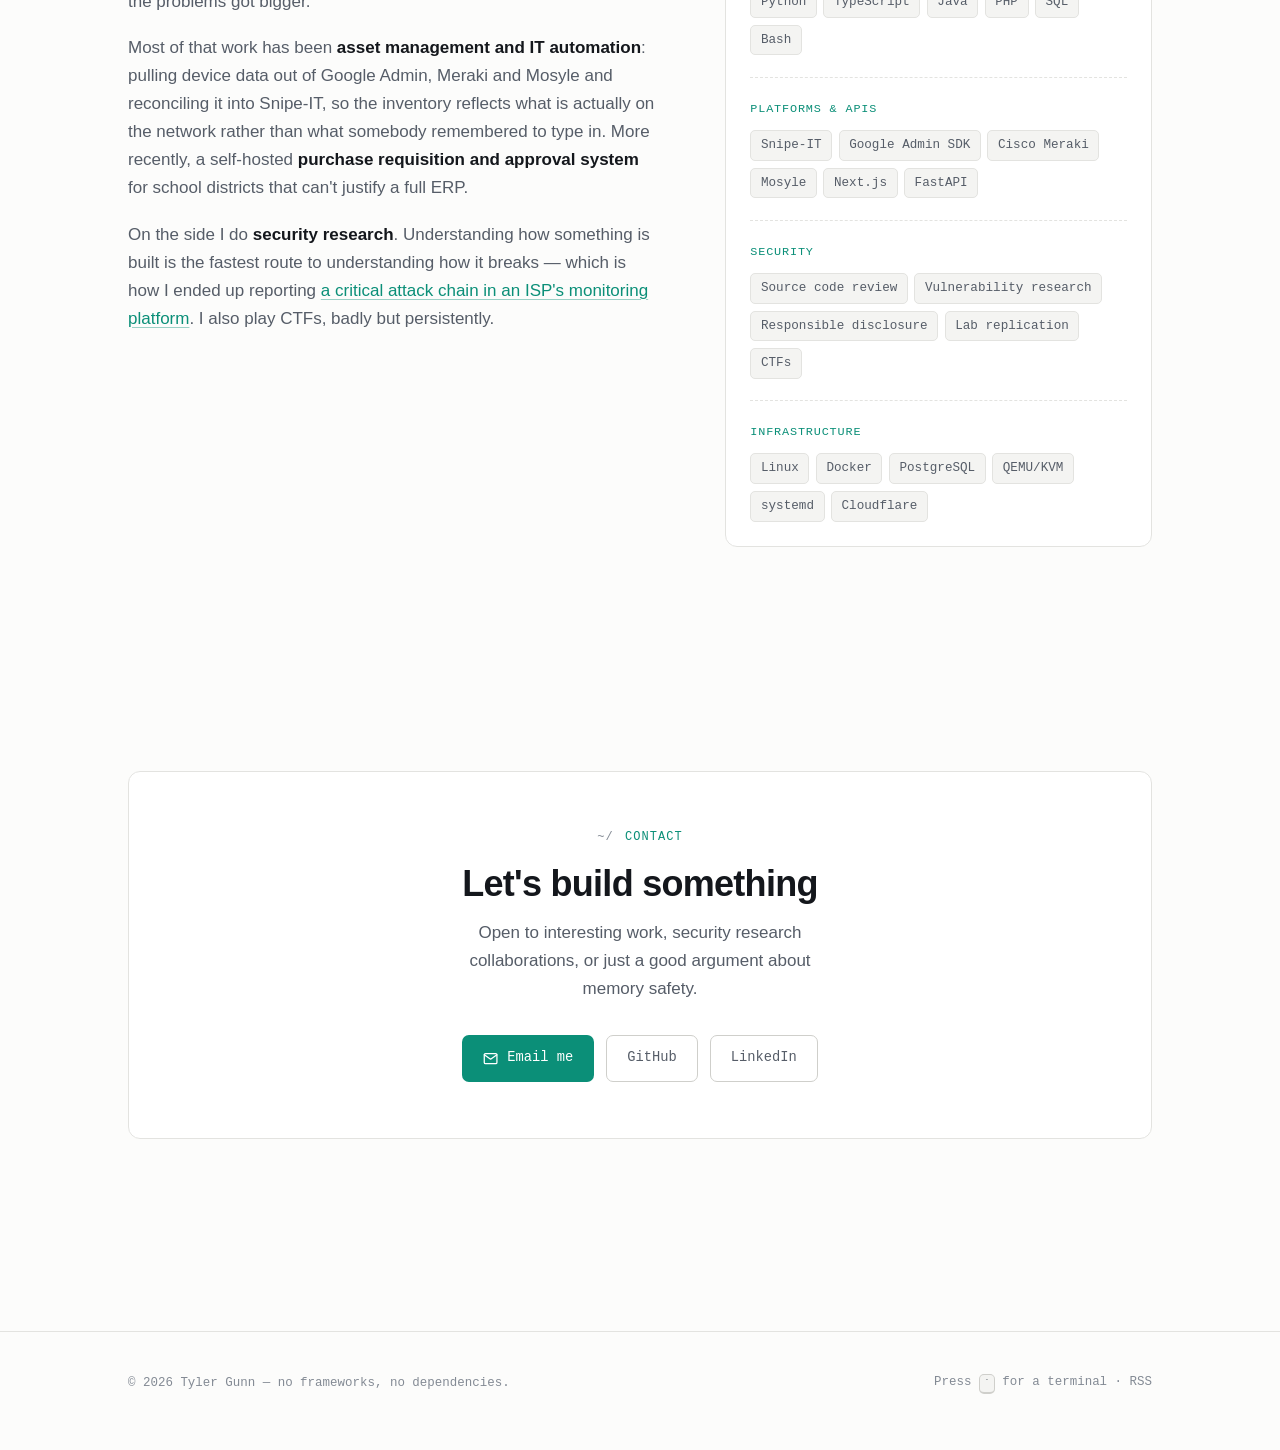
==== commit 69dd749e: "Hold the home page writing block until there are two posts With one post the home page showed it twi" ====
--- a/index.html
+++ b/index.html
@@ -59,7 +59,7 @@
       <!-- security-nav:end -->
       <a class="nav__link" href="#ctf">ctf</a>
       <!-- writing-nav:start -->
-<a class="nav__link" href="#writing">writing</a>
+<a class="nav__link" href="/writing/">writing</a>
       <!-- writing-nav:end -->
       <a class="nav__link" href="#about">about</a>
       <a class="nav__link" href="#contact">contact</a>
@@ -462,32 +462,7 @@
     </ul>
   </section>
 
-  <!-- writing:start -->
-  <!-- ================= WRITING ================= -->
-  <section class="section wrap" id="writing" data-dir="writing">
-    <div class="section__head" data-reveal>
-      <div>
-        <p class="eyebrow"><span class="sigil">~/</span>writing</p>
-        <h2 class="section__title">Notes &amp; writeups</h2>
-        <p class="section__lede">
-          Long-form notes on things I've broken, built, or had to learn the hard way.
-        </p>
-      </div>
-      <a class="btn btn--ghost" href="/writing/">All posts &rarr;</a>
-    </div>
-
-    <ul class="post-list" data-reveal>
-      <li class="post" data-node="isp-monitoring-disclosure" data-node-href="/writing/isp-monitoring-disclosure/">
-        <a class="post__link" href="/writing/isp-monitoring-disclosure/">
-          <h3 class="post__title">Finding a critical attack chain in an ISP&#x27;s monitoring platform</h3>
-          <span class="post__date">2026-03-01</span>
-          <p class="post__desc">A regional ISP&#x27;s LibreNMS portal was three years behind on patches. I replicated the stack in a lab, chained four bugs from customer account to root, and disclosed it. They rebuilt the whole server in a week.</p>
-          <span class="post__tags"><span class="tag">security research</span><span class="tag">disclosure</span><span class="tag">librenms</span><span class="tag">php</span></span>
-        </a>
-      </li>
-    </ul>
-  </section>
-  <!-- writing:end -->
+  <!-- writing:start --><!-- writing:end -->
 
   <!-- ================= ABOUT ================= -->
   <section class="section wrap" id="about" data-dir="about">
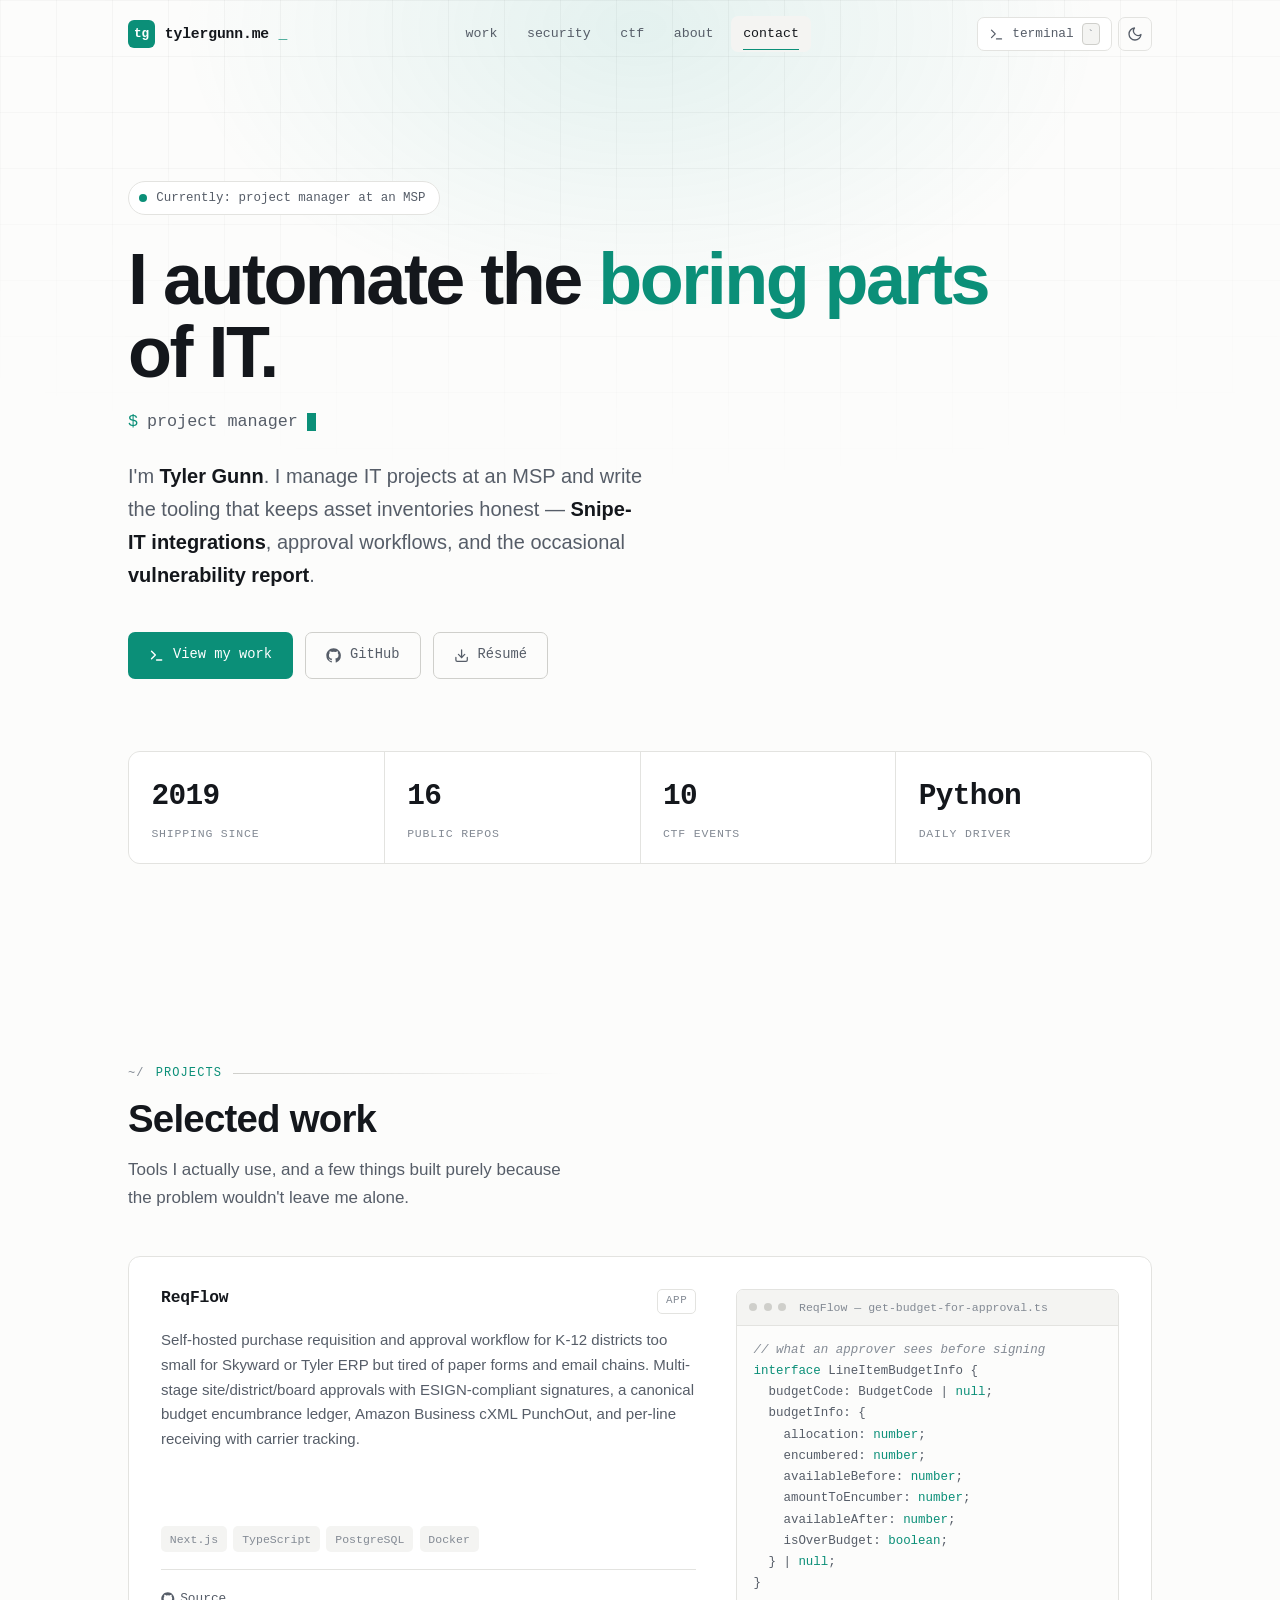
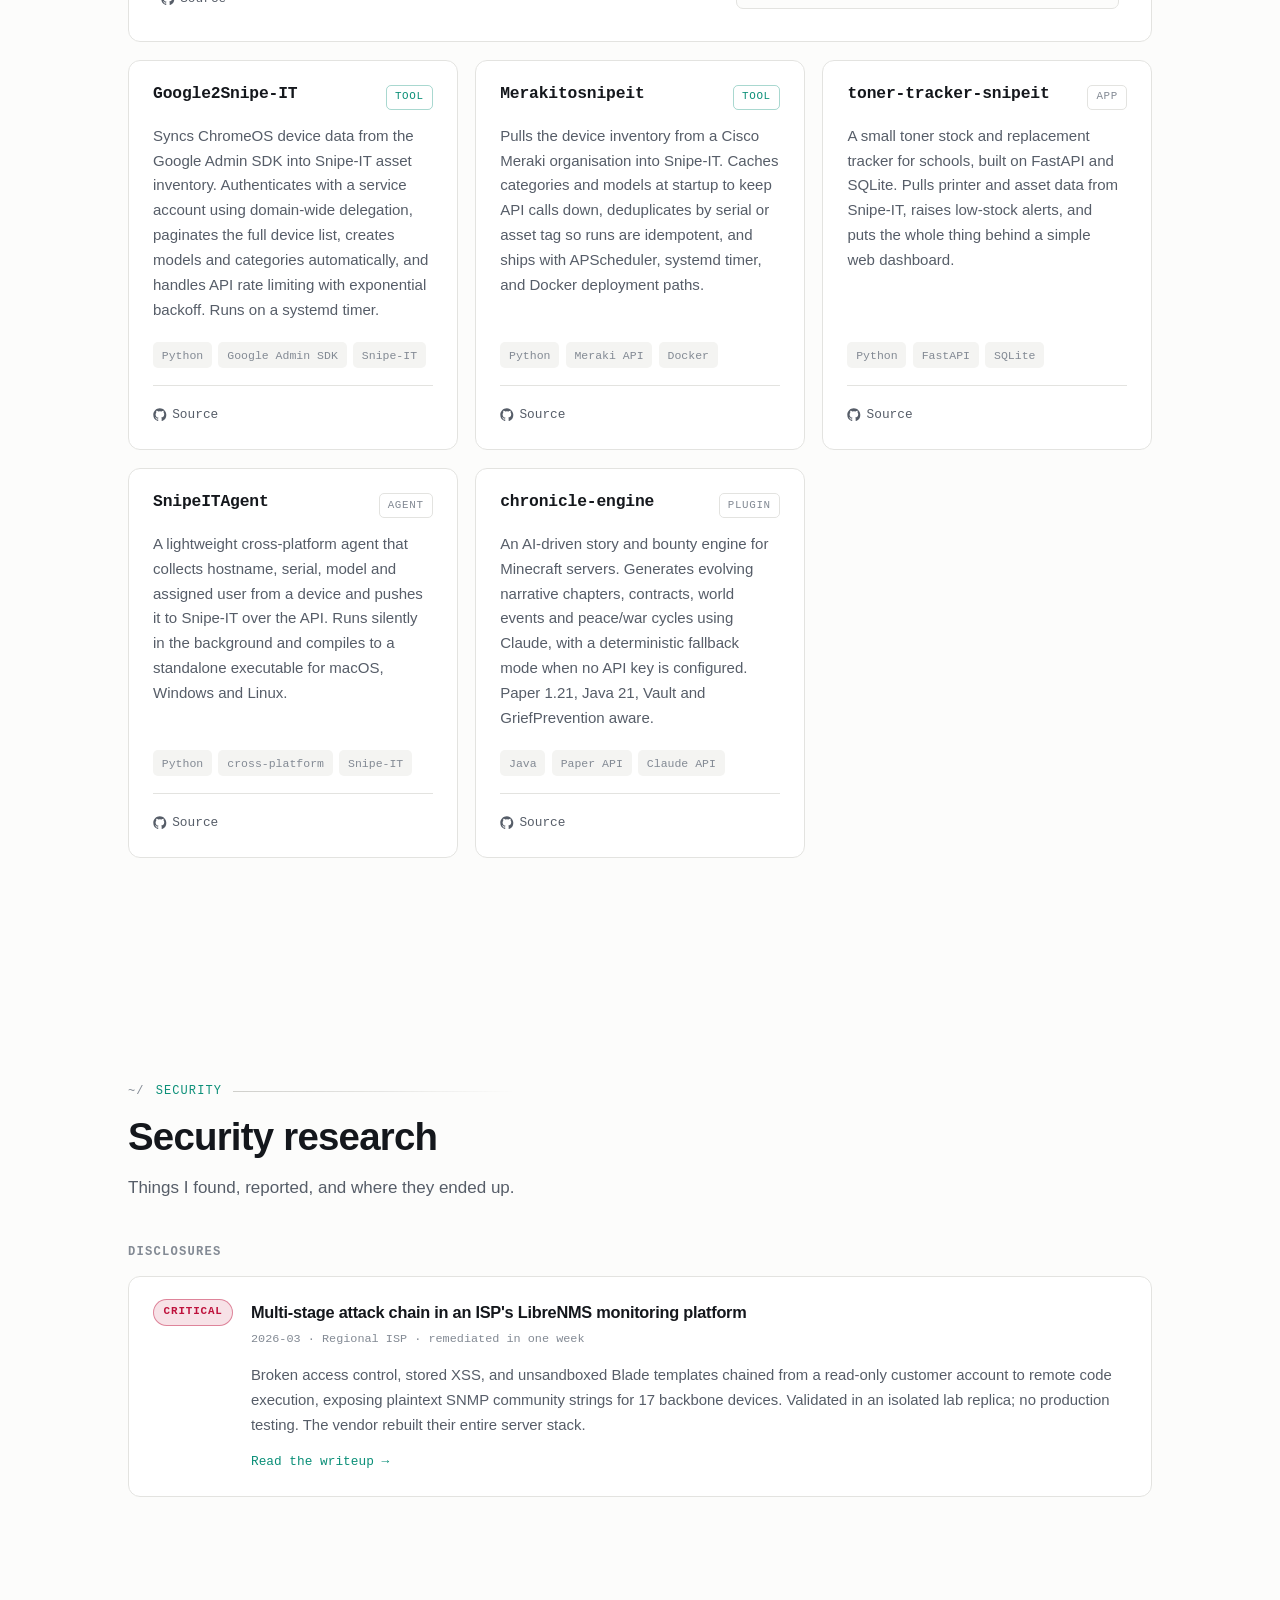
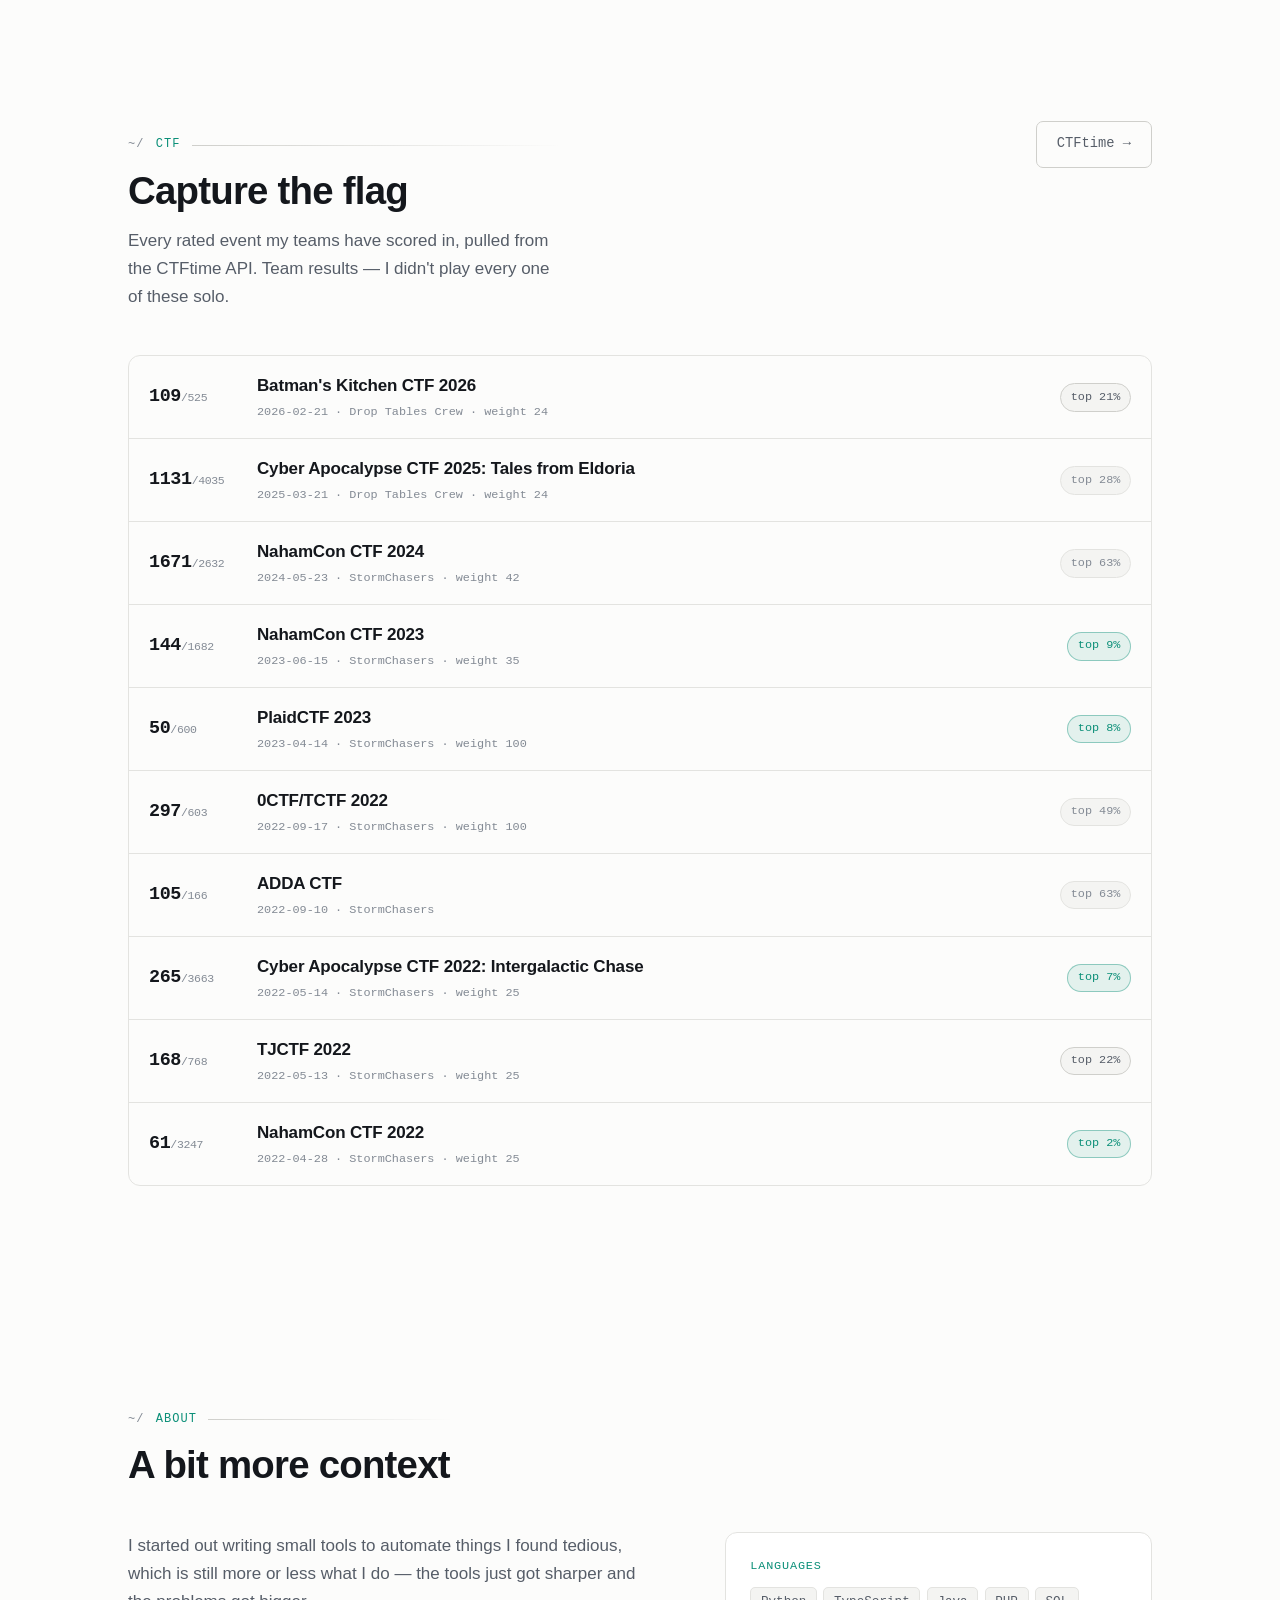
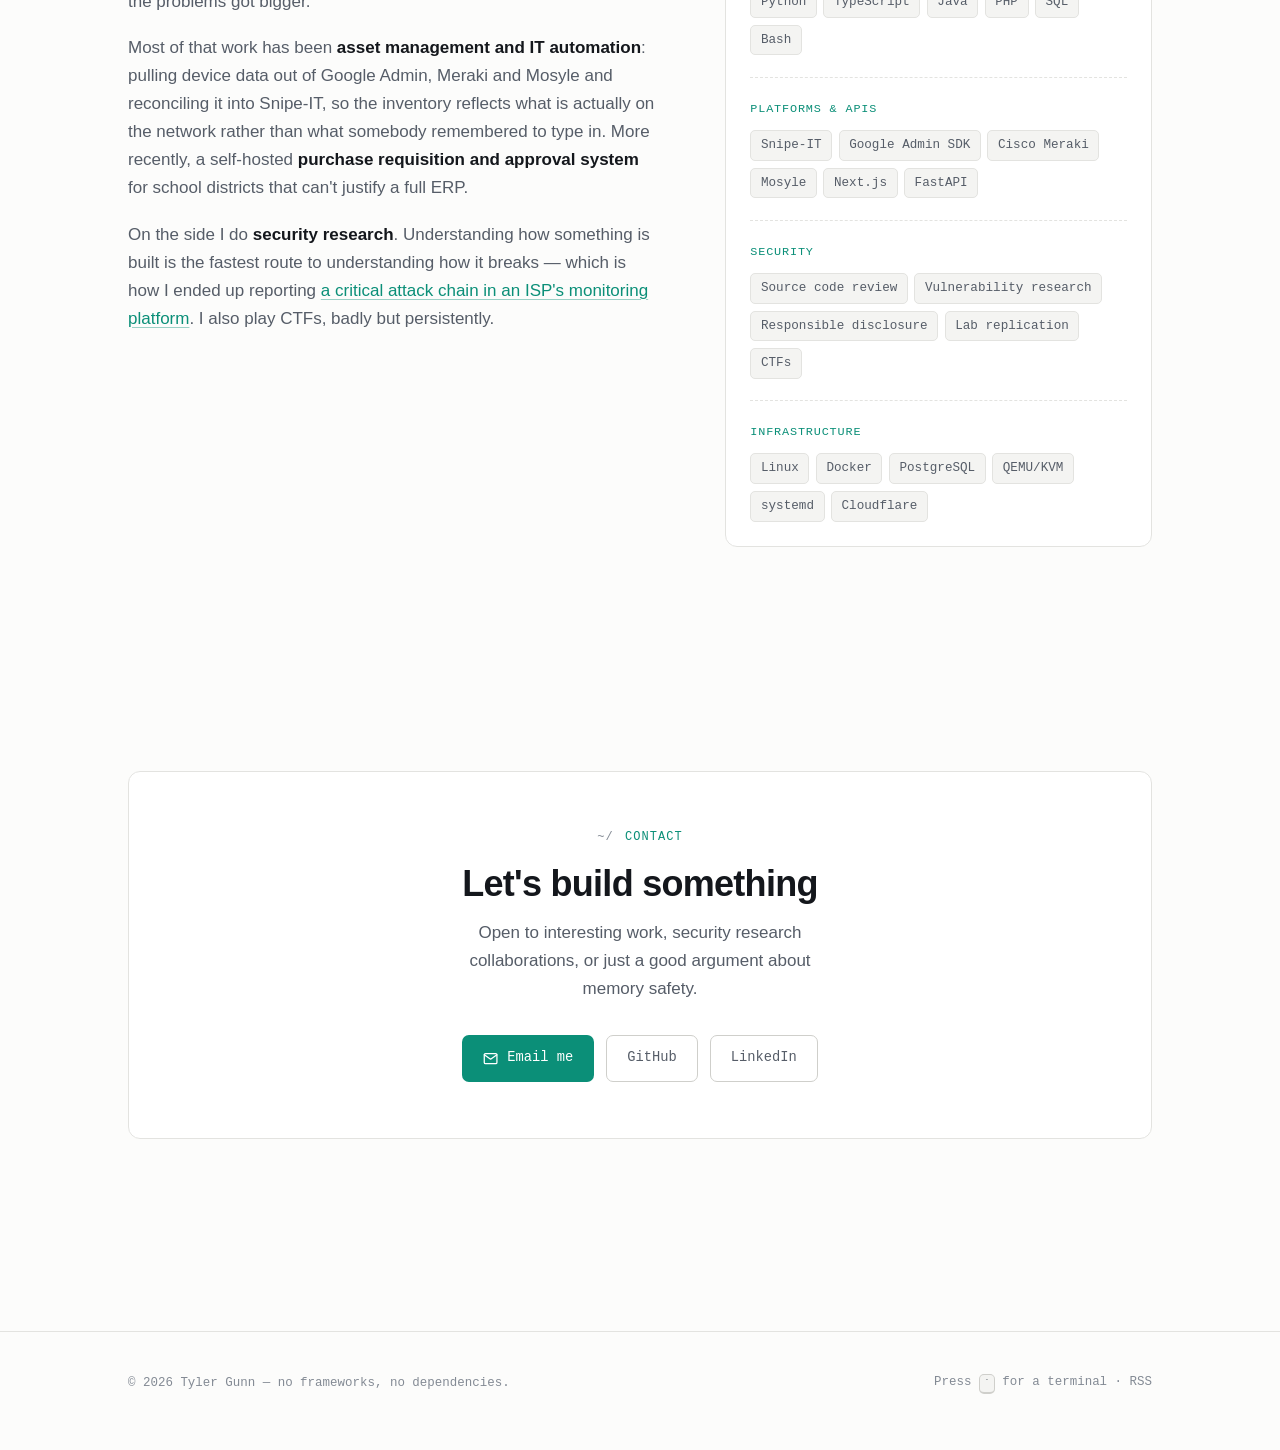
==== commit 2ad16b9b: "Generate every page's nav from one definition /writing/ and the generated post pages carried a nav w" ====
--- a/index.html
+++ b/index.html
@@ -53,16 +53,13 @@
     </a>
 
     <nav class="nav" aria-label="Primary">
+      <!-- nav:start -->
       <a class="nav__link" href="#work">work</a>
-      <!-- security-nav:start -->
-<a class="nav__link" href="#security">security</a>
-      <!-- security-nav:end -->
+      <a class="nav__link" href="#security">security</a>
       <a class="nav__link" href="#ctf">ctf</a>
-      <!-- writing-nav:start -->
-<a class="nav__link" href="/writing/">writing</a>
-      <!-- writing-nav:end -->
       <a class="nav__link" href="#about">about</a>
       <a class="nav__link" href="#contact">contact</a>
+      <!-- nav:end -->
     </nav>
 
     <div class="header-actions">
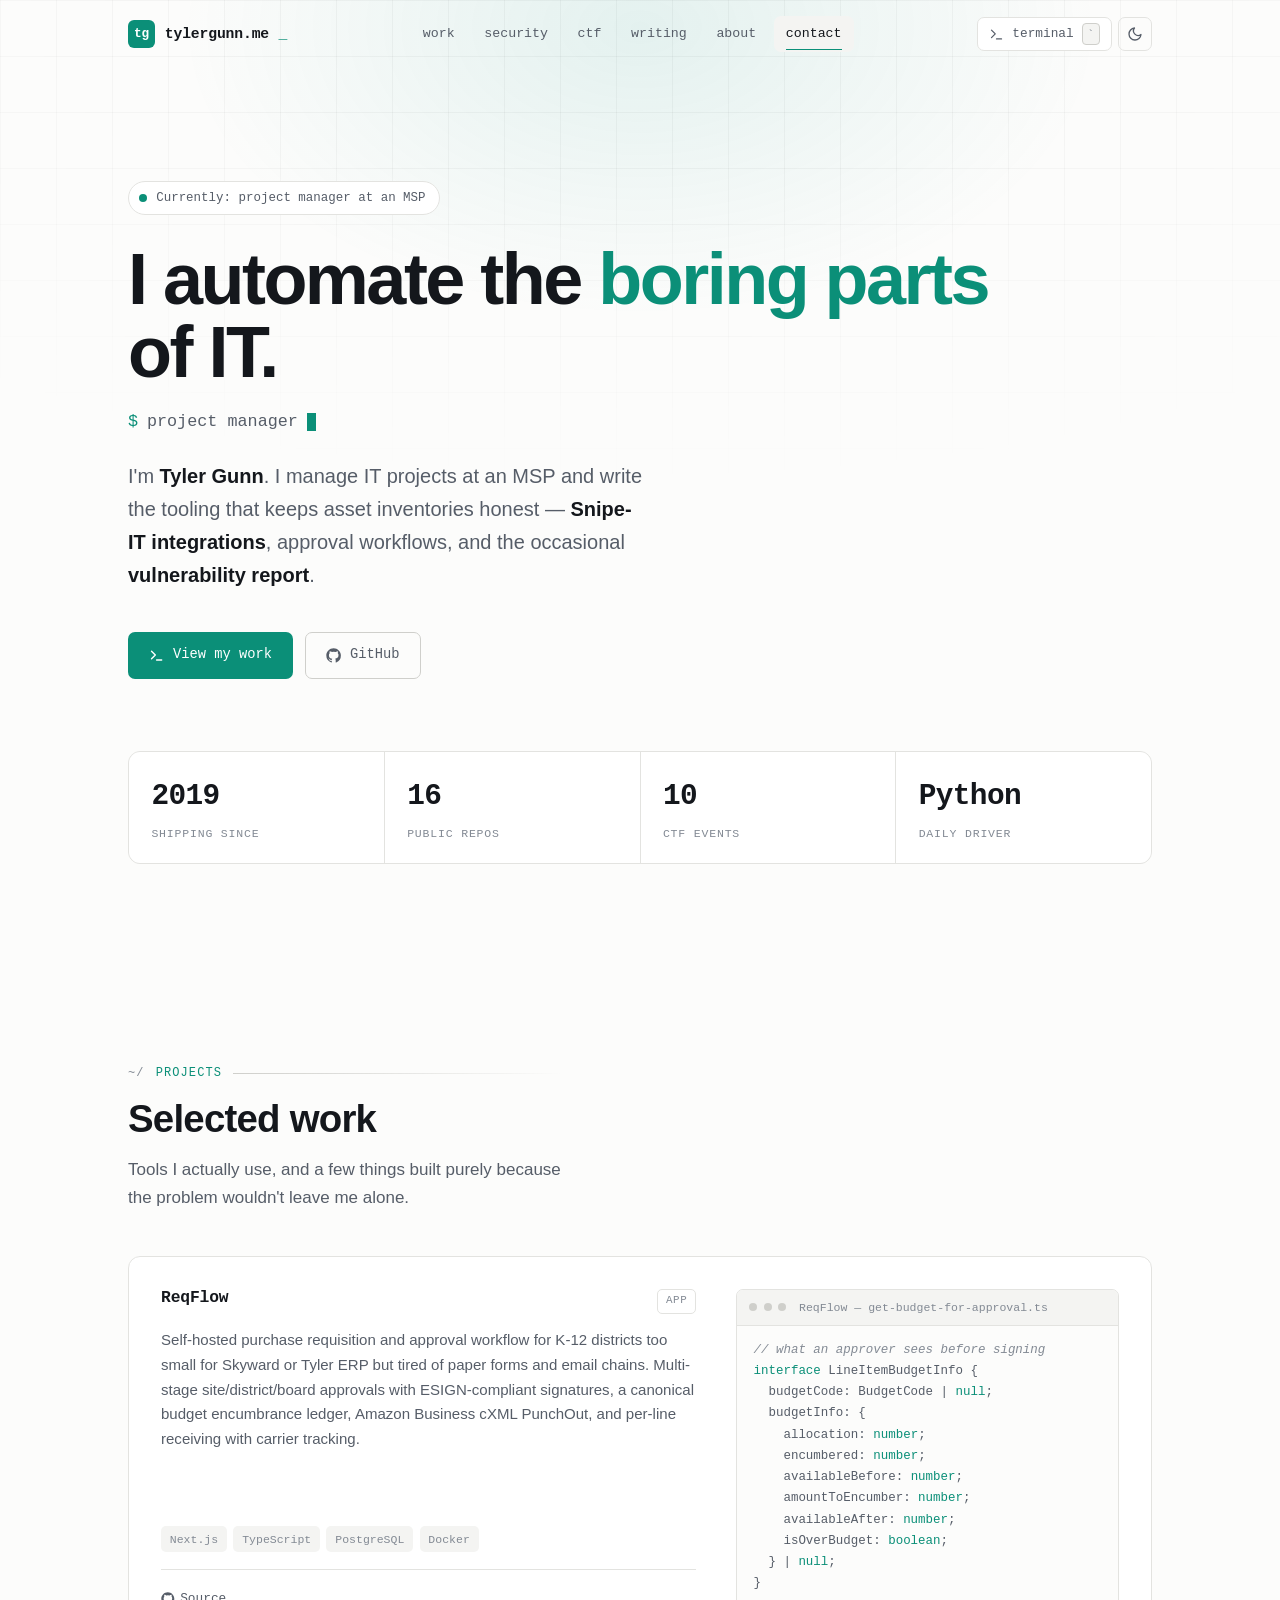
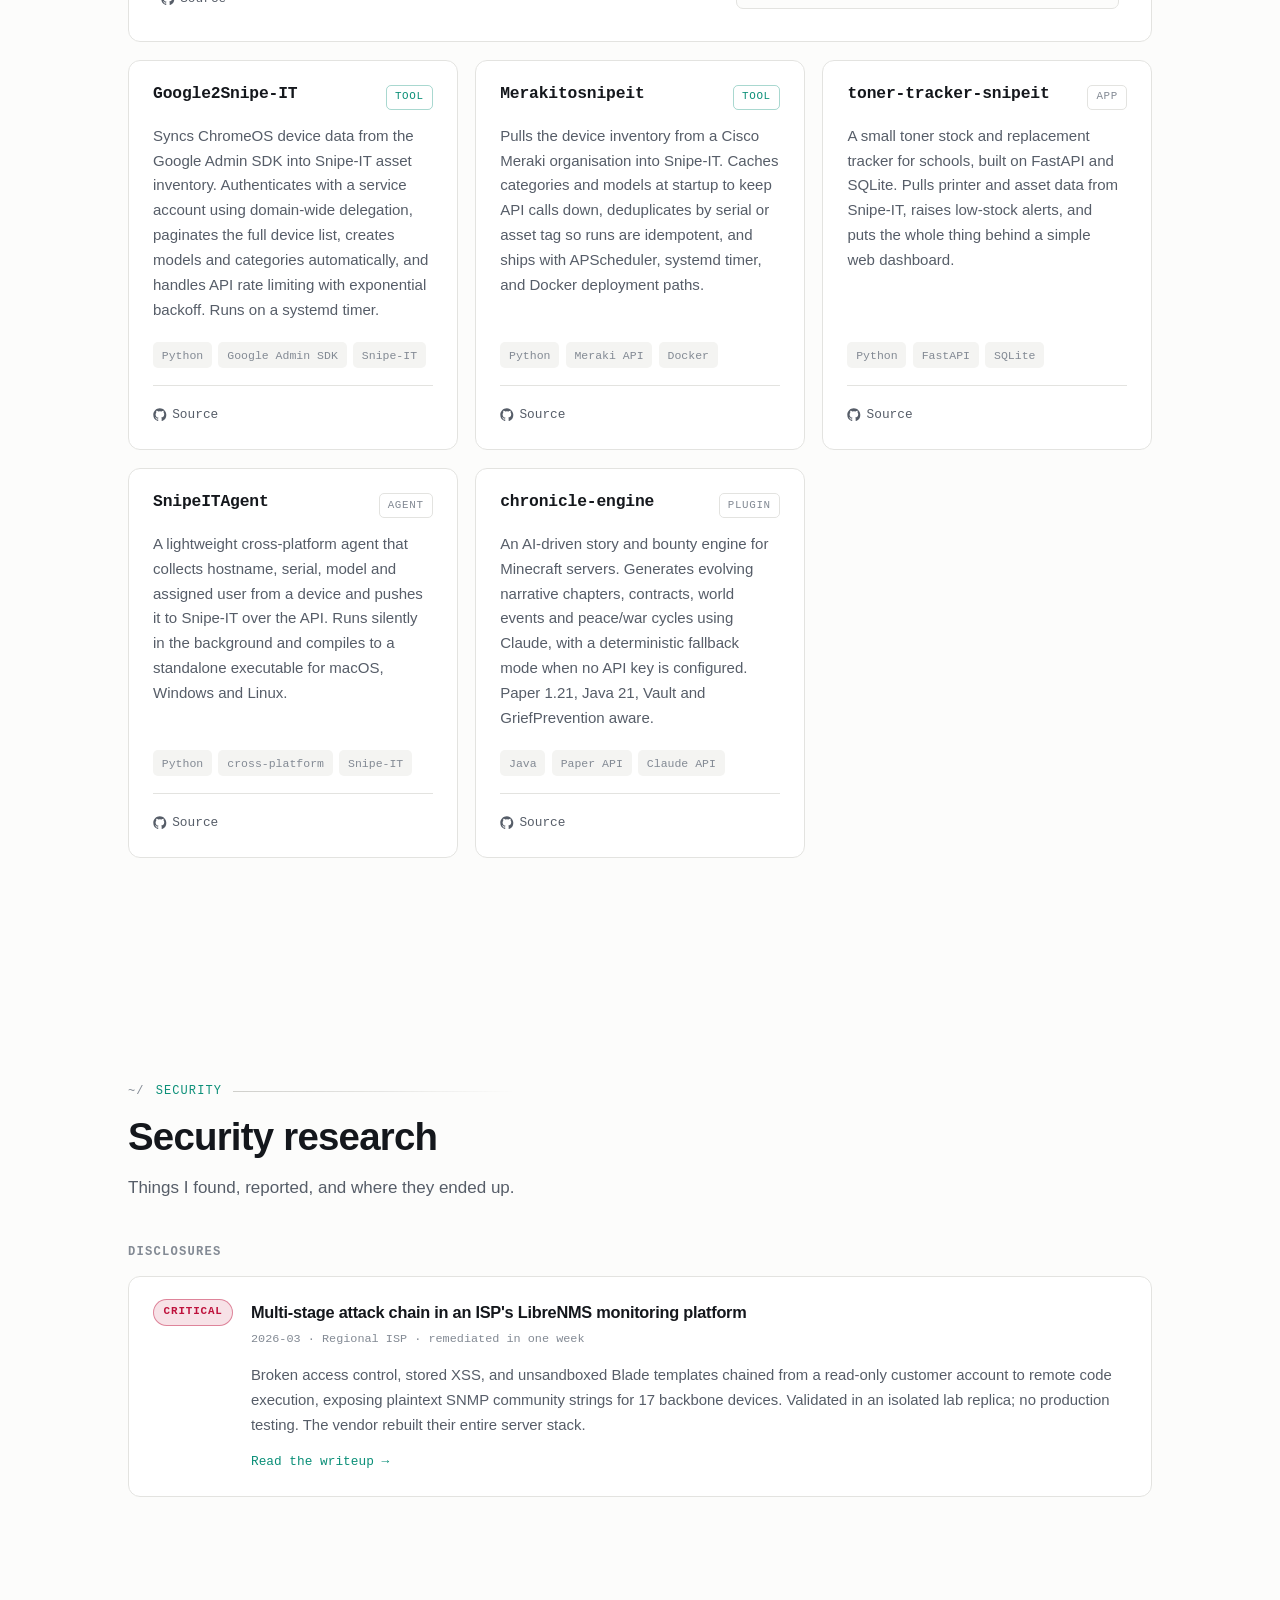
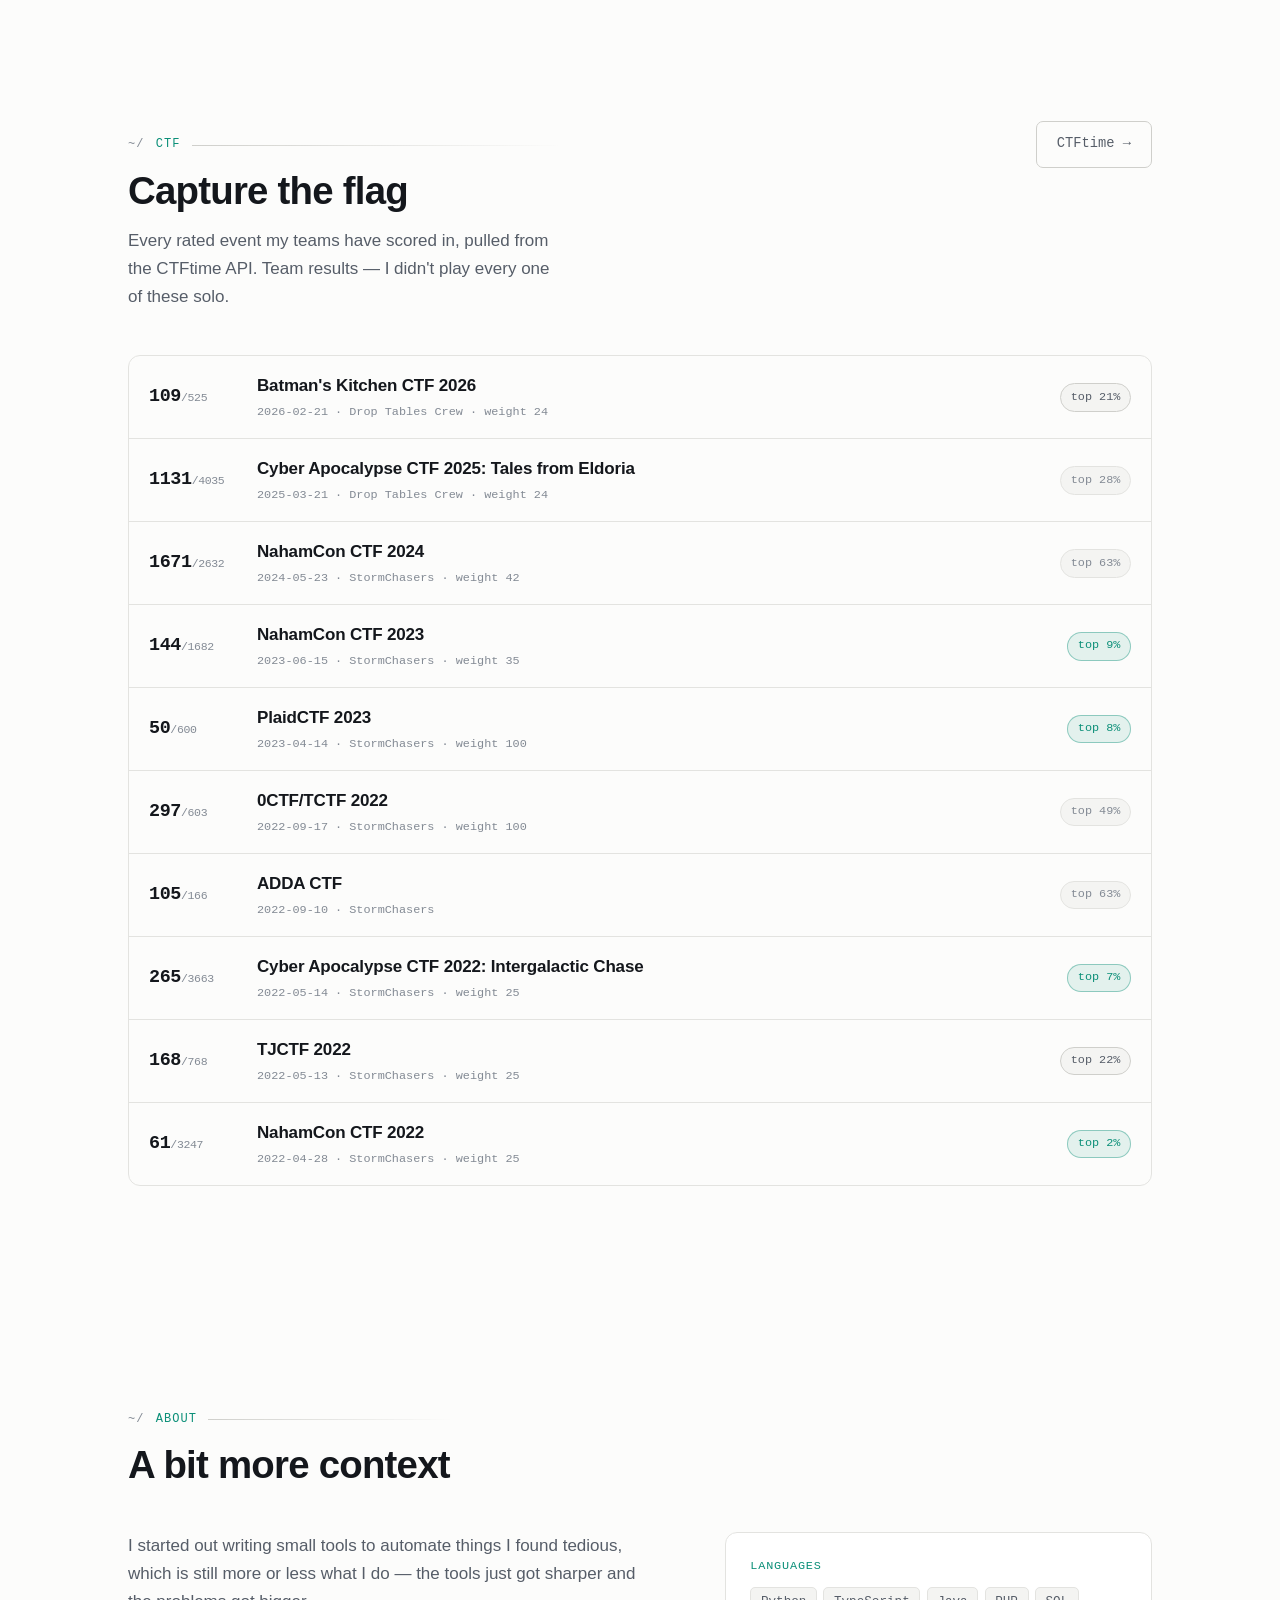
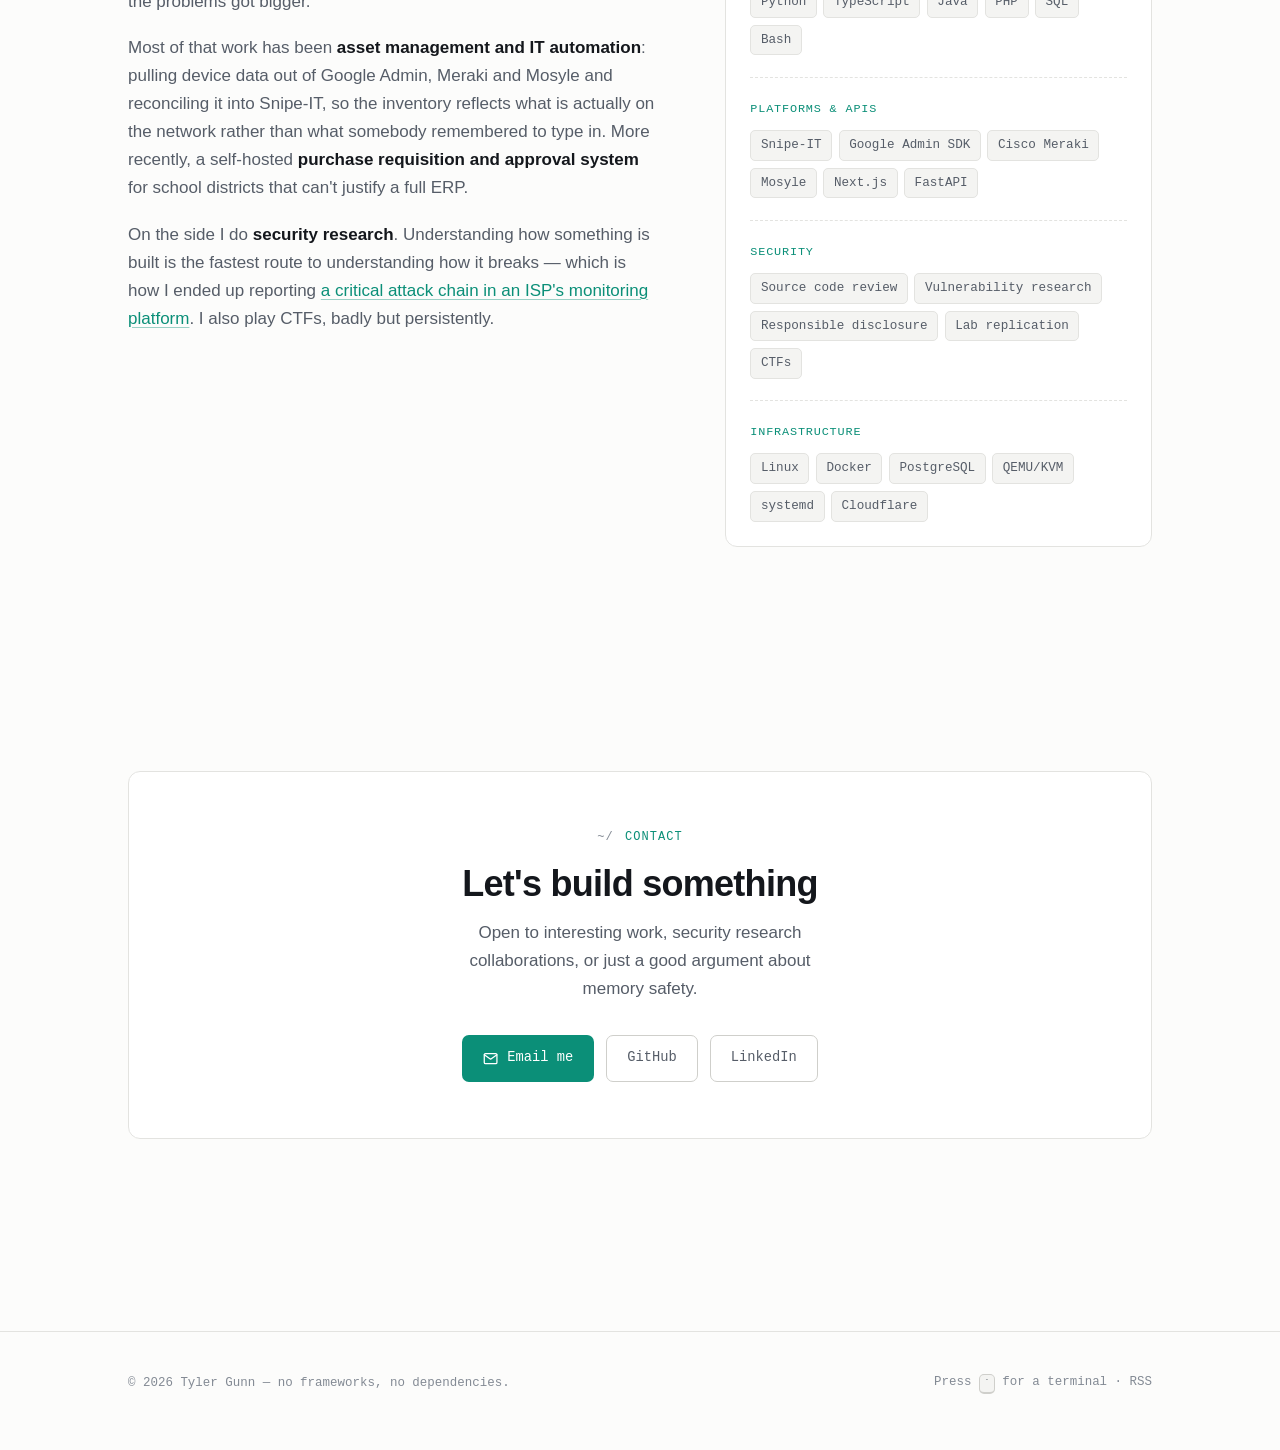
==== commit 894125cd: "Fix every broken link ahead of deploying - Restore the ISP disclosure writeup, recovered from 75990e" ====
--- a/index.html
+++ b/index.html
@@ -57,6 +57,7 @@
       <a class="nav__link" href="#work">work</a>
       <a class="nav__link" href="#security">security</a>
       <a class="nav__link" href="#ctf">ctf</a>
+      <a class="nav__link" href="/writing/">writing</a>
       <a class="nav__link" href="#about">about</a>
       <a class="nav__link" href="#contact">contact</a>
       <!-- nav:end -->
@@ -126,15 +127,6 @@
           <path d="M12 .5C5.7.5.5 5.7.5 12a11.5 11.5 0 0 0 7.9 10.9c.6.1.8-.2.8-.6v-2c-3.2.7-3.9-1.5-3.9-1.5-.5-1.4-1.3-1.7-1.3-1.7-1-.7.1-.7.1-.7 1.1.1 1.7 1.2 1.7 1.2 1 1.7 2.7 1.2 3.4.9.1-.7.4-1.2.7-1.5-2.6-.3-5.3-1.3-5.3-5.7 0-1.3.5-2.3 1.2-3.1-.1-.3-.5-1.5.1-3.1 0 0 1-.3 3.3 1.2a11.4 11.4 0 0 1 6 0C17.5 4.6 18.5 5 18.5 5c.6 1.6.2 2.8.1 3.1.8.8 1.2 1.8 1.2 3.1 0 4.4-2.7 5.4-5.3 5.7.4.4.8 1.1.8 2.2v3.3c0 .4.2.7.8.6A11.5 11.5 0 0 0 23.5 12C23.5 5.7 18.3.5 12 .5z"/>
         </svg>
         GitHub
-      </a>
-      <a class="btn btn--ghost" href="/cv.pdf">
-        <svg viewBox="0 0 24 24" fill="none" stroke="currentColor" stroke-width="2"
-             stroke-linecap="round" stroke-linejoin="round" aria-hidden="true">
-          <path d="M21 15v4a2 2 0 0 1-2 2H5a2 2 0 0 1-2-2v-4"></path>
-          <polyline points="7 10 12 15 17 10"></polyline>
-          <line x1="12" y1="15" x2="12" y2="3"></line>
-        </svg>
-        Résumé
       </a>
     </div>
 
